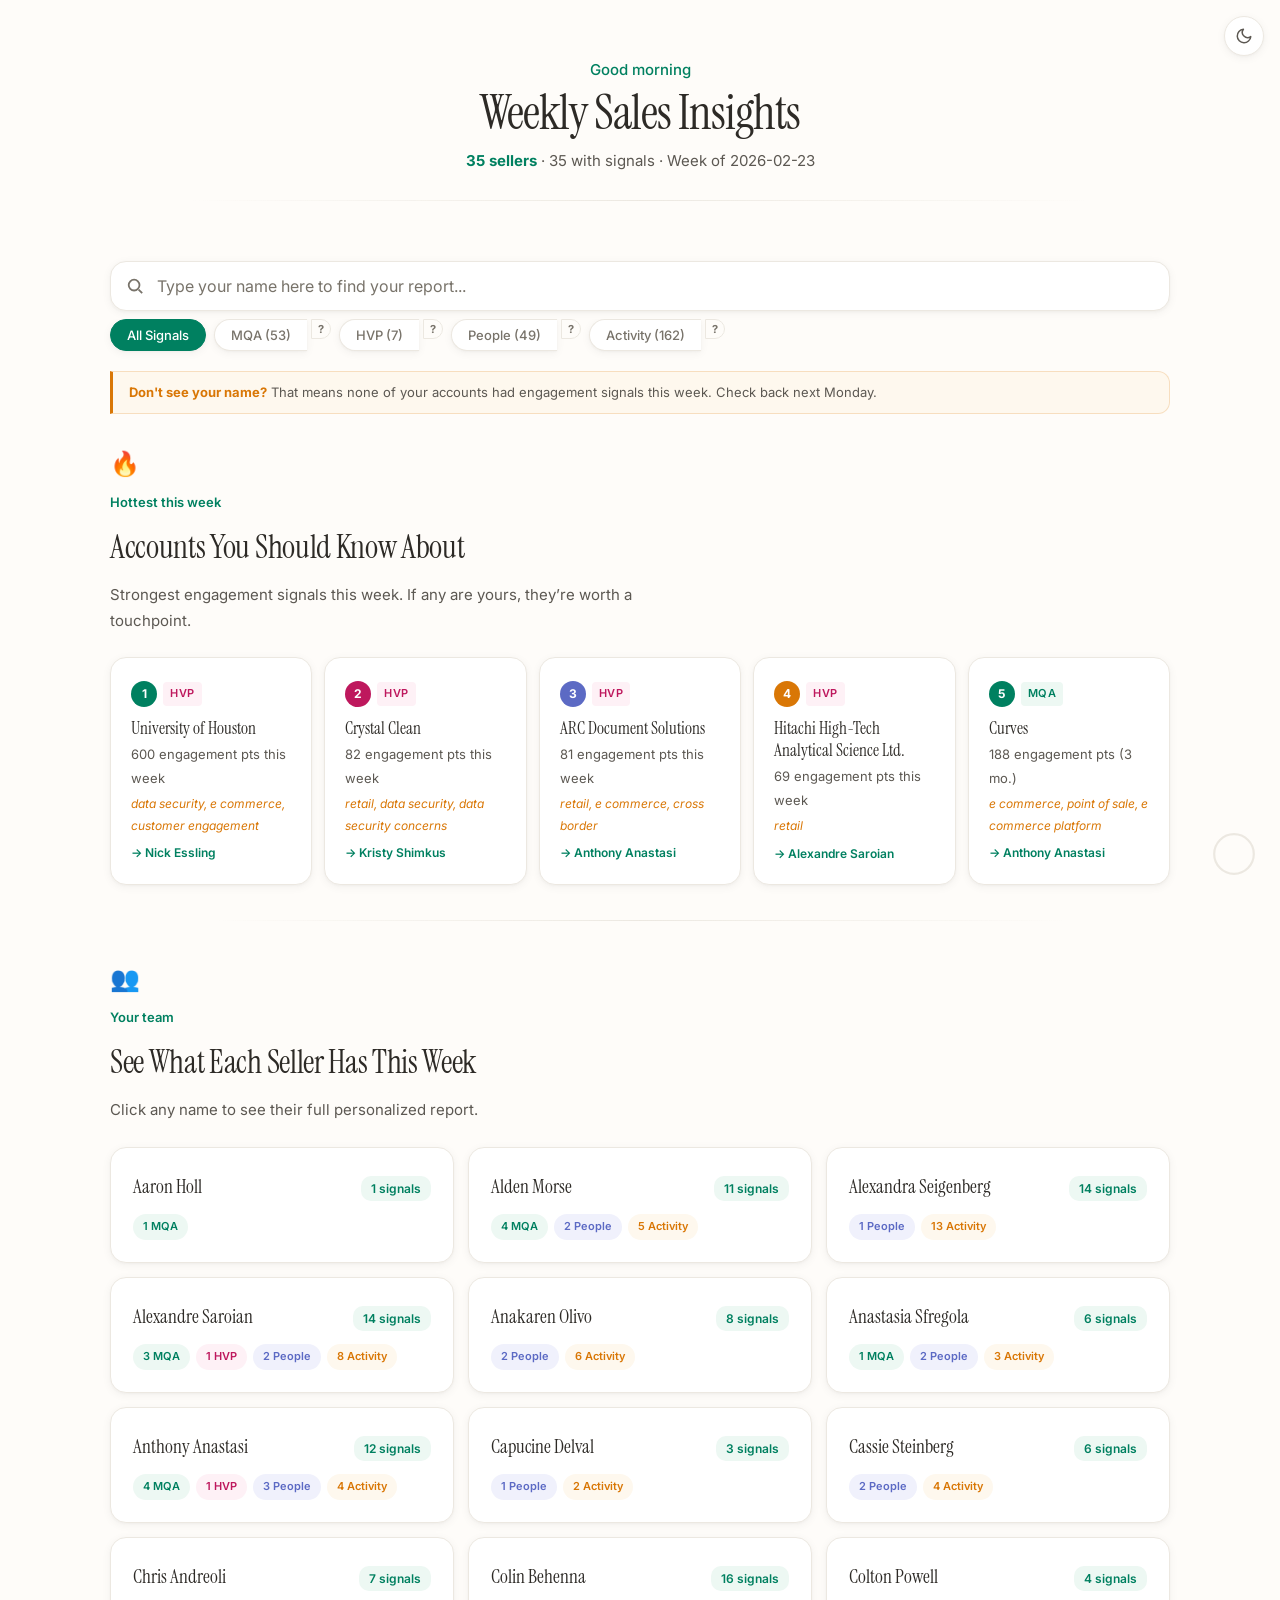
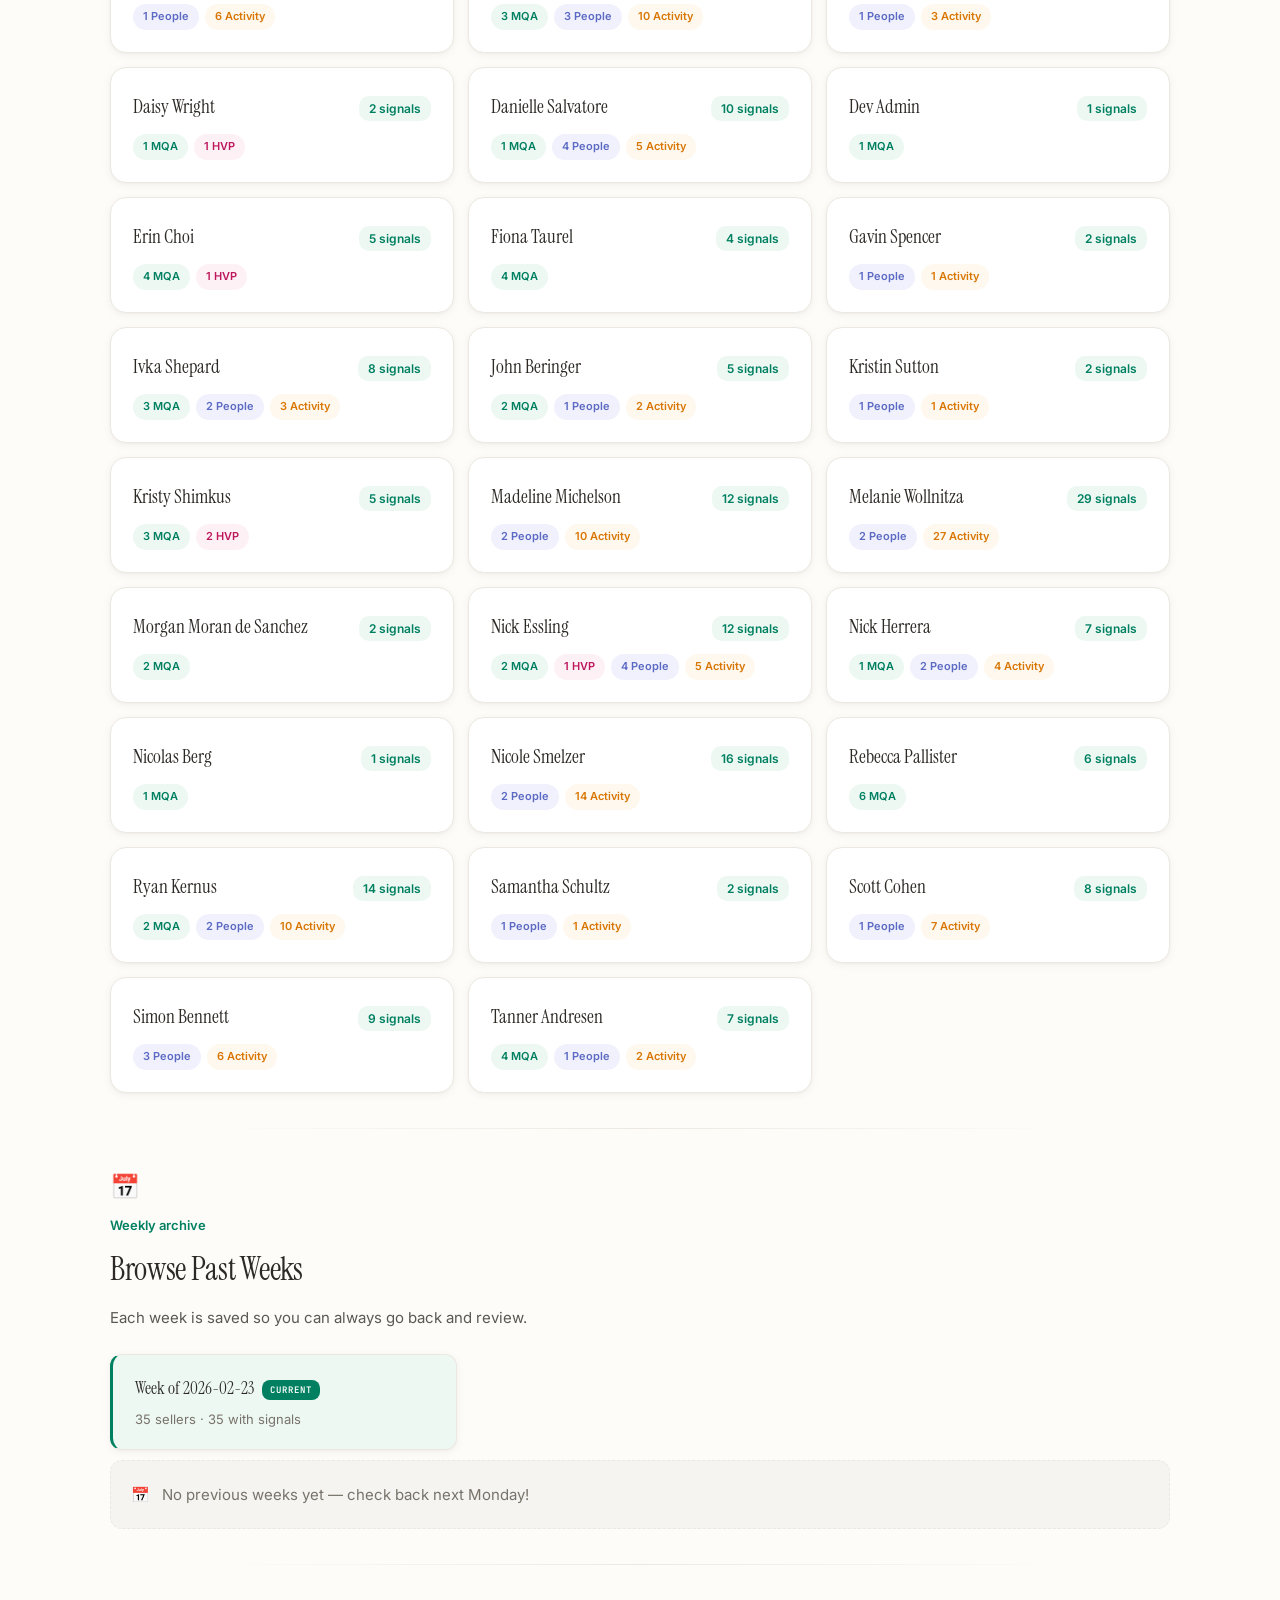
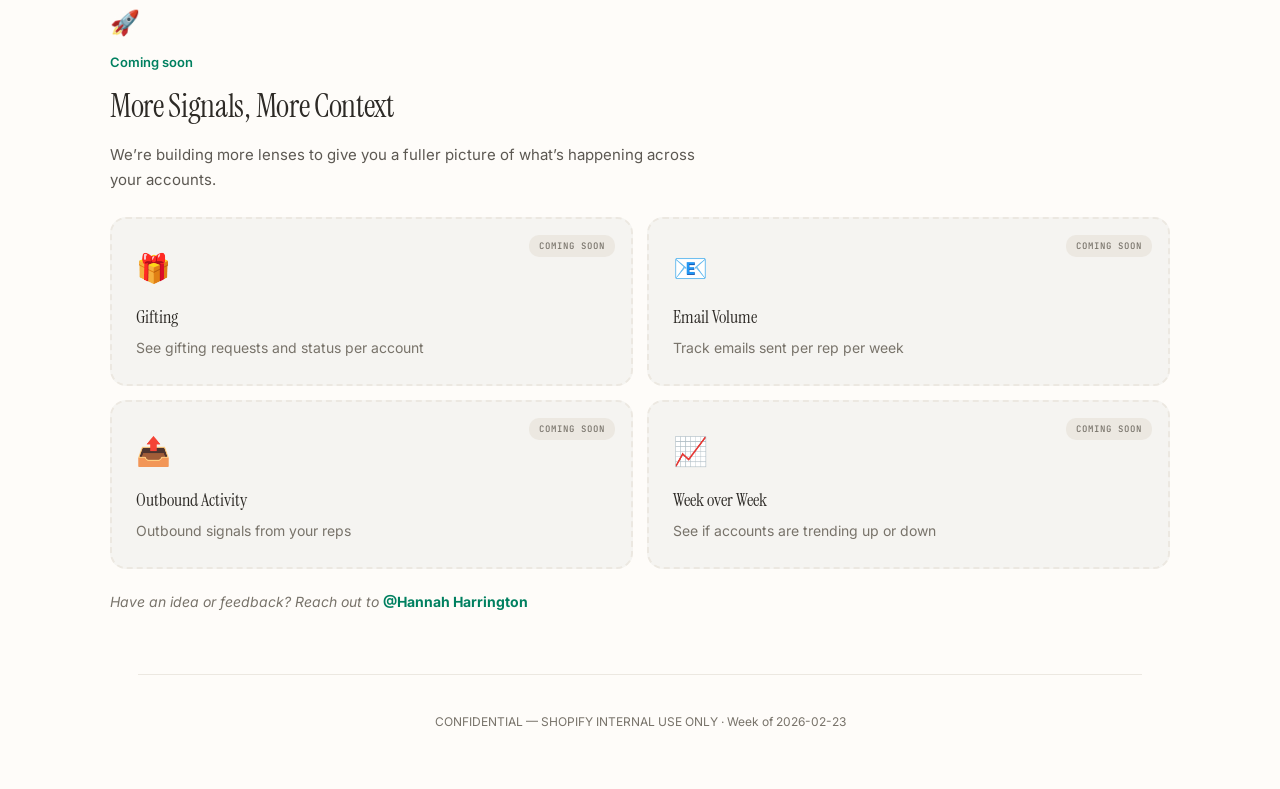
==== site/index.html @ e409649b "Initial commit: Weekly Sales Insights site + pipeline Python pipeline ingests Demandbase CSVs and bu" ====
<!DOCTYPE html>
<html lang="en">
<head>
<meta charset="UTF-8">
<meta name="viewport" content="width=device-width, initial-scale=1.0">
<title>Weekly Sales Insights</title>
<script src="https://quicklytics.quick.shopify.io/quicklytics.min.js"></script>
<link rel="preconnect" href="https://fonts.googleapis.com">
<link rel="preconnect" href="https://fonts.gstatic.com" crossorigin>
<link href="https://fonts.googleapis.com/css2?family=Inter:wght@300;400;500;600;700&family=Instrument+Serif:ital@0;1&family=JetBrains+Mono:wght@400;500&display=swap" rel="stylesheet">
<script>(function(){var t=localStorage.getItem('theme');if(t==='dark'||(!t&&matchMedia('(prefers-color-scheme:dark)').matches))document.documentElement.classList.add('dark')})()</script>
<style>
:root {
  --bg: #fefcf9;
  --bg-card: #ffffff;
  --bg-muted: #f5f4f1;
  --accent: #008060;
  --accent-light: #edf8f3;
  --accent-soft: #b8e6d0;
  --accent2: #5c6ac4;
  --accent2-light: #f0f1fc;
  --accent2-soft: #c8ccf0;
  --warm: #d97706;
  --warm-light: #fef8ee;
  --warm-soft: #fcd980;
  --rose: #be185d;
  --rose-light: #fef1f6;
  --rose-soft: #f5b8d4;
  --text-1: #2d2a26;
  --text-2: #5c5852;
  --text-3: #78736a;
  --border: #ece8e1;
  --shadow: 0 2px 10px rgba(45,42,38,.05), 0 1px 3px rgba(45,42,38,.04);
  --shadow-lg: 0 8px 28px rgba(45,42,38,.08), 0 4px 10px rgba(45,42,38,.04);
  --shadow-warm: 0 4px 16px rgba(217,119,6,.06);
  --font: 'Inter', -apple-system, sans-serif;
  --font-serif: 'Instrument Serif', Georgia, serif;
  --font-mono: 'JetBrains Mono', monospace;
  --max-w: 1060px;
  --radius: 16px;
  --radius-sm: 12px;
}
html.dark {
  --bg: #1a1917;
  --bg-card: #242220;
  --bg-muted: #2d2a27;
  --accent-light: #0f2e22;
  --accent-soft: #1a4a36;
  --accent2-light: #1c1e42;
  --accent2-soft: #2e3270;
  --warm-light: #2a2010;
  --warm-soft: #4a3810;
  --rose-light: #2a1020;
  --rose-soft: #4a1830;
  --text-1: #f0ede8;
  --text-2: #b8b3aa;
  --text-3: #8a8479;
  --border: #3a3733;
  --shadow: 0 2px 10px rgba(0,0,0,.2), 0 1px 3px rgba(0,0,0,.15);
  --shadow-lg: 0 8px 28px rgba(0,0,0,.3), 0 4px 10px rgba(0,0,0,.2);
  --shadow-warm: 0 4px 16px rgba(217,119,6,.15);
}
.theme-toggle {
  position: fixed; top: 16px; right: 16px; z-index: 300;
  width: 40px; height: 40px; border-radius: 50%;
  border: 1px solid var(--border); background: var(--bg-card);
  display: flex; align-items: center; justify-content: center;
  cursor: pointer; box-shadow: var(--shadow);
  transition: transform .2s, border-color .2s;
}
.theme-toggle:hover { transform: scale(1.1); border-color: var(--accent); }
.theme-toggle svg { width: 18px; height: 18px; stroke: var(--text-2); fill: none; stroke-width: 2; stroke-linecap: round; stroke-linejoin: round; }
html:not(.dark) .icon-sun { display: none; }
html.dark .icon-moon { display: none; }
*, *::before, *::after { margin: 0; padding: 0; box-sizing: border-box; }
html { scroll-behavior: smooth; }
body {
  font-family: var(--font); background: var(--bg); color: var(--text-1);
  font-size: 16px; line-height: 1.8; -webkit-font-smoothing: antialiased;
  overflow-x: hidden; min-height: 100vh;
}
.progress-ring-wrap {
  position: fixed; bottom: 24px; right: 24px; z-index: 200; width: 44px; height: 44px;
}
.progress-ring { transform: rotate(-90deg); }
.progress-ring-bg { stroke: var(--border); }
.progress-ring-fill {
  stroke: var(--accent); stroke-dasharray: 113; stroke-dashoffset: 113;
  transition: stroke-dashoffset 80ms linear;
}
.wrap { max-width: var(--max-w); margin: 0 auto; padding: 0 28px; }

/* ── HERO compact ── */
.hero-compact {
  text-align: center; padding: 56px 28px 28px; position: relative;
}
.hero-compact::after {
  content: ''; position: absolute; bottom: 0; left: 15%; right: 15%;
  height: 1px; background: linear-gradient(90deg, transparent, var(--border), transparent);
}
.hero-compact .hero-greeting {
  font-family: var(--font); font-size: 15px; font-weight: 500; color: var(--accent); margin-bottom: 4px;
}
.hero-compact h1 {
  font-family: var(--font-serif); font-weight: 400;
  font-size: clamp(2rem, 5vw, 3rem); line-height: 1.1; color: var(--text-1); letter-spacing: -.02em;
}
.hero-compact .sub {
  font-size: 15px; color: var(--text-2); margin-top: 8px; font-weight: 400; line-height: 1.7;
}
.hero-compact .sub strong { color: var(--accent); }

/* ── Personal hero ── */
.hero-personal {
  text-align: center; padding: 28px 28px 36px; position: relative;
}
.hero-personal::before {
  content: ''; position: absolute; top: 20px; left: 50%; transform: translateX(-50%);
  width: 400px; height: 400px; border-radius: 50%;
  background: radial-gradient(circle, rgba(0,128,96,.07) 0%, rgba(92,106,196,.04) 30%, rgba(217,119,6,.03) 50%, transparent 70%);
  pointer-events: none;
}
.hero-personal::after {
  content: ''; position: absolute; bottom: 0; left: 15%; right: 15%;
  height: 1px; background: linear-gradient(90deg, transparent, var(--border), transparent);
}
.avatar {
  width: 72px; height: 72px; border-radius: 50%;
  background: linear-gradient(135deg, var(--accent-light), var(--accent-soft));
  display: flex; align-items: center; justify-content: center;
  font-family: var(--font-serif); font-size: 28px; color: var(--accent);
  margin: 0 auto 16px; box-shadow: 0 4px 20px rgba(0,128,96,.12);
}
.hero-personal h1 {
  font-family: var(--font-serif); font-weight: 400;
  font-size: clamp(2rem, 5vw, 3.2rem); color: var(--text-1); letter-spacing: -.02em;
}
.hero-personal .sub-personal {
  font-size: 16px; color: var(--text-2); margin-top: 10px; line-height: 1.7;
}
.hero-personal .sub-personal strong { color: var(--accent); font-weight: 600; }
.hero-personal .motivator {
  display: inline-block; margin-top: 14px; padding: 8px 20px;
  background: var(--accent-light); border-radius: 24px; font-size: 14px; font-weight: 500; color: var(--accent);
}

/* ── Start here callout ── */
.start-here {
  background: var(--bg-card); border: 1px solid var(--border);
  border-left: 4px solid var(--accent); border-radius: 0 var(--radius-sm) var(--radius-sm) 0;
  padding: 24px 28px; margin-bottom: 36px; box-shadow: var(--shadow);
}
.start-here-label {
  font-family: var(--font-mono); font-size: 10px; letter-spacing: 2px;
  text-transform: uppercase; color: var(--accent); margin-bottom: 6px;
}
.start-here-title {
  font-family: var(--font-serif); font-size: 20px; font-weight: 400; color: var(--text-1); margin-bottom: 4px;
}
.start-here-body { font-size: 14px; color: var(--text-2); line-height: 1.7; }

/* ── Sections ── */
.section-wrap { padding: 36px 0; position: relative; }
.section-wrap::after {
  content: ''; position: absolute; bottom: 0; left: 10%; right: 10%;
  height: 1px; background: linear-gradient(90deg, transparent, var(--border), transparent);
}
.section-wrap:last-of-type::after { display: none; }
.section-emoji { font-size: 24px; margin-bottom: 6px; }
.section-kicker { font-family: var(--font); font-size: 13px; font-weight: 600; color: var(--accent); margin-bottom: 4px; }
.section-head {
  font-family: var(--font-serif); font-size: clamp(1.5rem, 3vw, 2rem);
  font-weight: 400; color: var(--text-1); margin-bottom: 6px; letter-spacing: -.01em;
}
.section-deck { font-size: 15px; color: var(--text-2); line-height: 1.7; max-width: 600px; margin-bottom: 24px; }

/* ── Filters ── */
.filter-bar { display: flex; flex-wrap: wrap; gap: 8px; margin-bottom: 20px; }
.filter-tag {
  font-family: var(--font); font-size: 13px; font-weight: 500;
  padding: 7px 16px; border: 1px solid var(--border); border-radius: 24px;
  background: var(--bg-card); color: var(--text-3); cursor: pointer;
  transition: all .2s; box-shadow: var(--shadow);
}
.filter-tag:hover { border-color: var(--accent); color: var(--accent); }
.filter-tag.active { background: var(--accent); color: #fff; border-color: var(--accent); }
.seller-card.hidden { display: none; }

/* ── Help btn ── */
.help-btn {
  display: inline-flex; align-items: center; justify-content: center;
  width: 20px; height: 20px; border-radius: 50%;
  border: 1px solid var(--border); background: var(--bg);
  font-family: var(--font); font-size: 11px; font-weight: 700;
  color: var(--text-3); cursor: pointer; transition: all .15s;
  vertical-align: middle; margin-left: 4px;
}
.help-btn:hover { background: var(--accent-light); color: var(--accent); border-color: var(--accent); }

/* ── Modal ── */
.modal-overlay {
  position: fixed; inset: 0; background: rgba(45,42,38,.35);
  backdrop-filter: blur(4px); z-index: 500;
  display: flex; align-items: center; justify-content: center;
  opacity: 0; pointer-events: none; transition: opacity .25s ease;
}
.modal-overlay.open { opacity: 1; pointer-events: auto; }
.modal-box {
  background: var(--bg-card); border-radius: var(--radius);
  padding: 32px 36px; max-width: 480px; width: 90%;
  box-shadow: 0 20px 60px rgba(0,0,0,.15);
  transform: translateY(12px) scale(.98);
  transition: transform .3s cubic-bezier(.16,1,.3,1);
}
.modal-overlay.open .modal-box { transform: translateY(0) scale(1); }
.modal-close {
  float: right; border: none; background: transparent;
  font-size: 20px; color: var(--text-3); cursor: pointer; padding: 0; line-height: 1; transition: color .15s;
}
.modal-close:hover { color: var(--text-1); }
.modal-badge { margin-bottom: 12px; }
.modal-title { font-family: var(--font-serif); font-size: 22px; font-weight: 400; color: var(--text-1); margin-bottom: 12px; }
.modal-body { font-size: 15px; color: var(--text-2); line-height: 1.8; }

/* ── Top signals row ── */
.top-scroll-row { display: grid; grid-template-columns: repeat(5, 1fr); gap: 12px; }
.top-card {
  background: var(--bg-card); border: 1px solid var(--border); border-radius: var(--radius);
  padding: 20px; box-shadow: var(--shadow); min-width: 0;
  transition: transform .35s cubic-bezier(.16,1,.3,1), box-shadow .3s;
}
.top-card:hover { transform: translateY(-4px); box-shadow: var(--shadow-lg); }
.top-rank-wrap { display: inline-flex; align-items: center; gap: 6px; margin-bottom: 10px; }
.top-rank {
  display: inline-flex; width: 26px; height: 26px; align-items: center;
  justify-content: center; border-radius: 50%; font-size: 12px; font-weight: 700; color: #fff;
}
.top-rank-label { font-size: 11px; font-weight: 600; text-transform: uppercase; letter-spacing: .5px; padding: 2px 7px; border-radius: 4px; }
.rank-bg-1 { background: var(--accent); }
.rank-bg-2 { background: var(--rose); }
.rank-bg-3 { background: var(--accent2); }
.rank-bg-4 { background: var(--warm); }
.rank-bg-5 { background: var(--accent); }
.rank-label-hvp { background: var(--rose-light); color: var(--rose); }
.rank-label-mqa { background: var(--accent-light); color: var(--accent); }
.rank-label-new_people { background: var(--accent2-light); color: var(--accent2); }
.rank-label-activity { background: var(--warm-light); color: var(--warm); }
.top-title { font-family: var(--font-serif); font-size: 17px; font-weight: 400; color: var(--text-1); margin-bottom: 4px; line-height: 1.3; }
.top-meta { font-size: 13px; color: var(--text-2); margin-bottom: 3px; }
.top-kw { font-size: 12px; color: var(--warm); font-style: italic; margin-bottom: 6px; }
.top-owner { font-size: 12px; color: var(--accent); font-weight: 600; cursor: pointer; }
.top-owner:hover { text-decoration: underline; }

/* ── Seller grid ── */
.sellers-grid { display: grid; grid-template-columns: repeat(auto-fill, minmax(280px, 1fr)); gap: 14px; }
.seller-card {
  background: var(--bg-card); border: 1px solid var(--border); border-radius: var(--radius);
  padding: 22px; cursor: pointer; box-shadow: var(--shadow);
  transition: transform .3s cubic-bezier(.16,1,.3,1), box-shadow .3s, border-color .3s;
}
.seller-card:hover { transform: translateY(-4px); box-shadow: var(--shadow-lg); border-color: var(--accent-soft); }
.seller-head { display: flex; justify-content: space-between; align-items: baseline; margin-bottom: 10px; }
.seller-name { font-family: var(--font-serif); font-size: 19px; font-weight: 400; }
.seller-total { font-size: 12px; font-weight: 600; color: var(--accent); padding: 2px 10px; background: var(--accent-light); border-radius: 10px; }
.seller-pills { display: flex; flex-wrap: wrap; gap: 6px; }
.pill { display: inline-block; padding: 3px 10px; border-radius: 20px; font-size: 11px; font-weight: 600; }
.pill-mqa { background: var(--accent-light); color: var(--accent); }
.pill-hvp { background: var(--rose-light); color: var(--rose); }
.pill-people,.pill-new_people { background: var(--accent2-light); color: var(--accent2); }
.pill-activity { background: var(--warm-light); color: var(--warm); }

/* ── Coming soon ── */
.coming-grid { display: grid; grid-template-columns: repeat(2, 1fr); gap: 14px; }
.coming-card { border: 2px dashed var(--border); border-radius: var(--radius); padding: 24px; background: var(--bg-muted); position: relative; opacity: .8; }
.coming-icon { font-size: 28px; margin-bottom: 8px; }
.coming-title { font-family: var(--font-serif); font-size: 18px; font-weight: 400; color: var(--text-1); margin-bottom: 4px; }
.coming-desc { font-size: 14px; color: var(--text-3); line-height: 1.6; }
.coming-badge { position: absolute; top: 16px; right: 16px; font-family: var(--font-mono); font-size: 9px; letter-spacing: 1px; text-transform: uppercase; padding: 3px 10px; border-radius: 10px; background: var(--border); color: var(--text-3); font-weight: 500; }
.coming-cta { margin-top: 20px; font-size: 14px; color: var(--text-3); font-style: italic; }
.coming-cta strong { color: var(--accent); font-style: normal; }

/* ── Stats (personal) ── */
.stats-grid { display: grid; grid-template-columns: repeat(4, 1fr); gap: 14px; margin-bottom: 36px; }
.stat-card { border-radius: var(--radius); padding: 24px 16px; text-align: center; box-shadow: var(--shadow); transition: transform .25s ease; position: relative; }
.stat-card:hover { transform: scale(1.03); }
.stat-card-muted { background: var(--bg-muted); opacity: .6; }
.stat-card-muted .stat-num { color: var(--text-3) !important; }
.stat-card-muted .stat-label,.stat-card-muted .stat-vibe { color: var(--text-3); }
.stat-card-low-mqa { background: var(--accent-light); }
.stat-card-low-hvp { background: var(--rose-light); }
.stat-card-low-people,.stat-card-low-new_people { background: var(--accent2-light); }
.stat-card-low-activity { background: var(--warm-light); }
.stat-card-high-mqa { background: linear-gradient(145deg, var(--accent-light), var(--accent-soft)); box-shadow: 0 4px 20px rgba(0,128,96,.12); }
.stat-card-high-hvp { background: linear-gradient(145deg, var(--rose-light), var(--rose-soft)); box-shadow: 0 4px 20px rgba(190,24,93,.1); }
.stat-card-high-people,.stat-card-high-new_people { background: linear-gradient(145deg, var(--accent2-light), var(--accent2-soft)); box-shadow: 0 4px 20px rgba(92,106,196,.1); }
.stat-card-high-activity { background: linear-gradient(145deg, var(--warm-light), var(--warm-soft)); box-shadow: 0 4px 20px rgba(217,119,6,.1); }
.stat-crown { position: absolute; top: -8px; right: -4px; font-size: 18px; }
.stat-num { font-family: var(--font-serif); font-size: 44px; font-weight: 400; line-height: 1; }
.stat-num-mqa { color: var(--accent); }
.stat-num-hvp { color: var(--rose); }
.stat-num-people,.stat-num-new_people { color: var(--accent2); }
.stat-num-activity { color: var(--warm); }
.stat-label { font-size: 13px; color: var(--text-2); margin-top: 6px; font-weight: 500; }
.stat-vibe { font-size: 11px; color: var(--text-3); margin-top: 2px; font-style: italic; }

/* ── Tables ── */
.signal-section { margin-bottom: 40px; }
.signal-heading { font-family: var(--font-serif); font-size: 22px; font-weight: 400; display: flex; align-items: center; gap: 10px; margin-bottom: 6px; }
.signal-desc { font-size: 14px; color: var(--text-3); margin-bottom: 14px; line-height: 1.7; }
.badge { display: inline-block; padding: 3px 10px; border-radius: 20px; font-size: 11px; font-weight: 600; }
.badge-mqa { background: var(--accent-light); color: var(--accent); }
.badge-hvp { background: var(--rose-light); color: var(--rose); }
.badge-people,.badge-new_people { background: var(--accent2-light); color: var(--accent2); }
.badge-activity { background: var(--warm-light); color: var(--warm); }
.data-table { width: 100%; border-collapse: collapse; font-size: 14px; background: var(--bg-card); border-radius: var(--radius-sm); overflow: hidden; box-shadow: var(--shadow); min-width: 600px; }
.data-table th { background: var(--bg); text-align: left; padding: 12px 16px; border-bottom: 2px solid var(--border); font-weight: 600; font-size: 11px; text-transform: uppercase; letter-spacing: .04em; color: var(--text-2); white-space: nowrap; }
.data-table td { padding: 12px 16px; border-bottom: 1px solid var(--border); vertical-align: top; line-height: 1.6; }
.data-table tr:last-child td { border-bottom: none; }
.data-table tr:hover td { background: rgba(0,128,96,.03); }
.table-wrap { overflow-x: auto; margin-bottom: 4px; border-radius: var(--radius-sm); -webkit-overflow-scrolling: touch; }
.row-explain { background: var(--bg); }
.row-explain td { padding: 8px 16px 10px !important; border-bottom: 1px solid var(--border) !important; }
.row-explain-inner { font-size: 13px; color: var(--text-3); font-style: italic; line-height: 1.6; display: flex; align-items: center; gap: 8px; flex-wrap: wrap; }
.wow-badge { display: inline-flex; align-items: center; gap: 3px; font-size: 11px; font-weight: 600; font-style: normal; padding: 2px 8px; border-radius: 10px; }
.wow-repeat { background: var(--warm-light); color: var(--warm); }
.wow-up { background: var(--accent-light); color: var(--accent); }
.wow-down { background: var(--bg-muted); color: var(--text-3); }

/* ── Archive ── */
.archive-grid { display: grid; grid-template-columns: repeat(auto-fill, minmax(260px, 1fr)); gap: 10px; }
.archive-link {
  display: flex; flex-direction: column; gap: 4px;
  padding: 18px 22px; background: var(--bg-card);
  border: 1px solid var(--border); border-left: 3px solid var(--border);
  border-radius: var(--radius-sm); box-shadow: var(--shadow); cursor: pointer; transition: all .2s;
}
.archive-link:hover { transform: translateY(-2px); border-left-color: var(--accent); box-shadow: var(--shadow-lg); }
.archive-link.current { border-left-color: var(--accent); background: var(--accent-light); }
.archive-link.viewing { border-left-color: var(--warm); background: var(--warm-light); }
.archive-week-label { font-family: var(--font-serif); font-size: 17px; font-weight: 400; color: var(--text-1); }
.archive-meta { font-size: 13px; color: var(--text-3); font-weight: 400; }
.archive-tag { display: inline-block; font-family: var(--font-mono); font-size: 9px; letter-spacing: 1px; text-transform: uppercase; padding: 2px 8px; border-radius: 8px; font-weight: 600; margin-left: 8px; vertical-align: middle; }
.archive-tag-current { background: var(--accent); color: #fff; }
.archive-tag-viewing { background: var(--warm); color: #fff; }
.archive-empty { display: flex; align-items: center; gap: 12px; color: var(--text-3); font-size: 15px; padding: 20px; background: var(--bg-muted); border-radius: var(--radius-sm); border: 1px dashed var(--border); grid-column: 1 / -1; }
.archive-banner { position: sticky; top: 0; z-index: 90; background: var(--warm-light); border-bottom: 1px solid rgba(217,119,6,.2); padding: 10px 20px; display: flex; align-items: center; justify-content: center; gap: 12px; font-size: 14px; color: var(--text-2); text-align: center; flex-wrap: wrap; }
.archive-banner strong { color: var(--warm); }
.archive-banner-btn { background: var(--accent); color: #fff; border: none; border-radius: 20px; padding: 6px 16px; font-family: var(--font); font-size: 13px; font-weight: 600; cursor: pointer; transition: transform .2s; }
.archive-banner-btn:hover { transform: scale(1.05); }

/* ── Identity notice ── */
.identity-notice { background: var(--accent-light); border-radius: var(--radius-sm); padding: 12px 20px; font-size: 14px; color: var(--text-2); margin-bottom: 28px; text-align: center; }
.identity-notice a { color: var(--accent); font-weight: 600; }

/* ── Search (unidentified users) ── */
.search-area { padding-top: 24px; padding-bottom: 8px; position: sticky; top: 0; z-index: 100; background: var(--bg); }
.search-box { position: relative; }
.search-box svg { position: absolute; left: 16px; top: 50%; transform: translateY(-50%); color: var(--text-3); }
.search-input { width: 100%; padding: 14px 18px 14px 46px; font-family: var(--font); font-size: 16px; background: var(--bg-card); border: 1px solid var(--border); border-radius: var(--radius); color: var(--text-1); outline: none; box-shadow: var(--shadow); transition: border-color .2s, box-shadow .2s; }
.search-input::placeholder { color: var(--text-3); }
.search-input:focus { border-color: var(--accent); box-shadow: 0 0 0 3px rgba(0,128,96,.12), var(--shadow); }
.search-results { display: none; background: var(--bg-card); border: 1px solid var(--border); border-radius: var(--radius); margin-top: 8px; box-shadow: 0 8px 30px rgba(0,0,0,.12); max-height: 420px; overflow-y: auto; }
.search-results.active { display: block; }
.sr-item { display: flex; justify-content: space-between; align-items: center; padding: 14px 18px; border-bottom: 1px solid var(--border); cursor: pointer; transition: background .15s; }
.sr-item:last-child { border-bottom: none; }
.sr-item:hover { background: var(--accent-light); }
.sr-name { font-family: var(--font-serif); font-weight: 400; font-size: 18px; }
.sr-pills { display: flex; gap: 6px; }
.sr-empty { padding: 20px; text-align: center; color: var(--text-3); font-size: 15px; }
.notice { background: var(--warm-light); border: 1px solid rgba(217,119,6,.2); border-left: 3px solid var(--warm); border-radius: 0 var(--radius-sm) var(--radius-sm) 0; padding: 10px 16px; margin-top: 12px; font-size: 13px; line-height: 1.6; color: var(--text-2); }
.notice strong { color: var(--warm); }

/* ── Footer ── */
.footer { text-align: center; font-size: 12px; color: var(--text-3); padding: 36px 0 56px; border-top: 1px solid var(--border); margin-top: 24px; }

/* ── Loading ── */
#loadingView { display: flex; align-items: center; justify-content: center; min-height: 60vh; flex-direction: column; gap: 16px; }
#loadingView .spinner { width: 32px; height: 32px; border: 3px solid var(--border); border-top-color: var(--accent); border-radius: 50%; animation: spin .8s linear infinite; }
@keyframes spin { to { transform: rotate(360deg); } }
#loadingView p { color: var(--text-3); font-size: 15px; }

/* ── Animations ── */
@keyframes fadeUp { from { opacity: 0; transform: translateY(20px) scale(.99); } to { opacity: 1; transform: translateY(0) scale(1); } }
.fade-in { animation: fadeUp .7s cubic-bezier(.16,1,.3,1) both; }
.fd2 { animation-delay: .12s; } .fd3 { animation-delay: .24s; } .fd4 { animation-delay: .36s; }
.reveal { opacity: 0; transform: translateY(20px) scale(.99); transition: opacity .6s ease, transform .6s cubic-bezier(.16,1,.3,1); }
.reveal.visible { opacity: 1; transform: translateY(0) scale(1); }
@media (prefers-reduced-motion: reduce) { .fade-in, .reveal { animation: none !important; transition: none !important; opacity: 1 !important; transform: none !important; } }

/* ── Tablet (≤900px) ── */
@media (max-width: 900px) {
  .top-scroll-row { display: flex; overflow-x: auto; scroll-snap-type: x mandatory; -webkit-overflow-scrolling: touch; gap: 12px; padding-bottom: 8px; }
  .top-scroll-row::-webkit-scrollbar { display: none; }
  .top-card { min-width: 240px; flex-shrink: 0; scroll-snap-align: start; }
  .filter-bar { flex-wrap: nowrap; overflow-x: auto; -webkit-overflow-scrolling: touch; padding-bottom: 4px; scrollbar-width: none; }
  .filter-bar::-webkit-scrollbar { display: none; }
  .filter-tag { flex-shrink: 0; min-height: 44px; display: inline-flex; align-items: center; padding: 10px 18px; }
  .help-btn { width: 28px; height: 28px; font-size: 13px; }
}

/* ── Phone (≤700px) ── */
@media (max-width: 700px) {
  .wrap { padding: 0 20px; }
  .hero-compact { padding: 36px 20px 20px; }
  .hero-personal { padding: 20px 20px 28px; }
  .hero-compact h1 { font-size: 1.8rem; }
  .hero-personal h1 { font-size: 1.8rem; }
  .hero-personal::before { width: 280px; height: 280px; }
  .stats-grid { grid-template-columns: repeat(2, 1fr); gap: 10px; }
  .sellers-grid { grid-template-columns: 1fr; }
  .coming-grid { grid-template-columns: 1fr; }
  .seller-card { padding: 18px; }
  .sr-item { padding: 16px 18px; min-height: 52px; }
  .archive-link { padding: 16px 20px; min-height: 52px; }
  .data-table { font-size: 13px; }
  .data-table th { padding: 10px 12px; font-size: 10px; }
  .data-table td { padding: 10px 12px; }
  .section-head { font-size: 1.4rem; }
  .section-wrap { padding: 28px 0; }
  .top-card { min-width: 220px; padding: 16px; }
  .modal-box { padding: 24px; width: 94%; }
  .avatar { width: 56px; height: 56px; font-size: 22px; }
  .progress-ring-wrap { bottom: 16px; right: 16px; width: 38px; height: 38px; }
}

/* ── Small phone (≤480px) ── */
@media (max-width: 480px) {
  .wrap { padding: 0 16px; }
  .hero-compact { padding: 24px 16px 16px; }
  .hero-personal { padding: 16px 16px 20px; }
  .hero-compact h1 { font-size: 1.5rem; }
  .hero-personal h1 { font-size: 1.5rem; }
  .hero-personal::before { width: 220px; height: 220px; }
  .stats-grid { gap: 8px; }
  .stat-card { padding: 16px 10px; }
  .stat-num { font-size: 32px; }
  .stat-label { font-size: 12px; }
  .section-wrap { padding: 20px 0; }
  .section-head { font-size: 1.25rem; }
  .top-card { min-width: 200px; padding: 14px; }
  .top-title { font-size: 15px; }
  .signal-heading { font-size: 18px; }
  .data-table { font-size: 12px; min-width: 480px; }
  .data-table th { padding: 8px 10px; }
  .data-table td { padding: 8px 10px; line-height: 1.5; }
  .coming-card { padding: 18px; }
  .filter-tag { padding: 10px 14px; font-size: 13px; }
  .progress-ring-wrap { bottom: 12px; right: 12px; width: 34px; height: 34px; }
  .theme-toggle { width: 36px; height: 36px; top: 12px; right: 12px; }
  .theme-toggle svg { width: 16px; height: 16px; }
  .modal-box { padding: 20px; }
  .search-area { padding-top: 16px; }
}

/* ── Accessibility ── */
.sr-only { position: absolute; width: 1px; height: 1px; padding: 0; margin: -1px; overflow: hidden; clip: rect(0,0,0,0); white-space: nowrap; border: 0; }
.skip-link { position: absolute; top: -100px; left: 16px; z-index: 999; padding: 12px 24px; background: var(--accent); color: #fff; border-radius: var(--radius-sm); font-weight: 600; font-size: 14px; text-decoration: none; transition: top .2s; }
.skip-link:focus { top: 16px; }
:focus-visible { outline: 2px solid var(--accent); outline-offset: 2px; border-radius: 4px; }
:focus:not(:focus-visible) { outline: none; }
.filter-group { display: inline-flex; align-items: stretch; }
.filter-group .filter-tag { border-top-right-radius: 0; border-bottom-right-radius: 0; border-right: 0; }
.filter-group .help-btn { border-radius: 0 24px 24px 0; border-top-left-radius: 0; border-bottom-left-radius: 0; }
@media (max-width: 900px) {
  .filter-group { flex-shrink: 0; }
  .filter-group .filter-tag { min-height: 44px; display: inline-flex; align-items: center; }
}
</style>
</head>
<body>

<a href="#mainContent" class="skip-link">Skip to content</a>

<button class="theme-toggle" id="themeToggle" aria-label="Toggle dark mode">
  <svg class="icon-sun" viewBox="0 0 24 24"><circle cx="12" cy="12" r="5"/><line x1="12" y1="1" x2="12" y2="3"/><line x1="12" y1="21" x2="12" y2="23"/><line x1="4.22" y1="4.22" x2="5.64" y2="5.64"/><line x1="18.36" y1="18.36" x2="19.78" y2="19.78"/><line x1="1" y1="12" x2="3" y2="12"/><line x1="21" y1="12" x2="23" y2="12"/><line x1="4.22" y1="19.78" x2="5.64" y2="18.36"/><line x1="18.36" y1="5.64" x2="19.78" y2="4.22"/></svg>
  <svg class="icon-moon" viewBox="0 0 24 24"><path d="M21 12.79A9 9 0 1 1 11.21 3 7 7 0 0 0 21 12.79z"/></svg>
</button>

<svg class="progress-ring-wrap" viewBox="0 0 40 40" aria-hidden="true">
  <circle class="progress-ring-bg" cx="20" cy="20" r="18" fill="none" stroke-width="2" />
  <circle class="progress-ring progress-ring-fill" id="progressRing" cx="20" cy="20" r="18" fill="none" stroke-width="2.5" stroke-linecap="round" />
</svg>

<main id="mainContent">
<div id="masterView" style="display:none"></div>
<div id="personalView" style="display:none"></div>
</main>
<div id="loadingView" role="status" aria-label="Loading"><div class="spinner"></div><p>Loading insights&hellip;</p></div>

<div class="modal-overlay" id="modalOverlay" role="dialog" aria-modal="true" aria-labelledby="modalTitle">
  <div class="modal-box" id="modalBox">
    <button class="modal-close" id="modalClose" aria-label="Close">&times;</button>
    <div id="modalContent"></div>
  </div>
</div>

<script>
(function() {
'use strict';

var DATA = null;
var WEEKS = [];
var CURRENT_SELLER = null;
var ACTIVE_FILTER = 'all';
var CURRENT_WEEK = null;
var IAP_EMAIL = null;
var IDENTITY_ROLE = null;
var IDENTITY_DATA = null;
var LATEST_WEEK = null;
var modalTrigger = null;

var $ = function(s) { return document.querySelector(s); };
var $$ = function(s) { return document.querySelectorAll(s); };
var STORAGE_KEY = 'sales-insights-seller';

function esc(s) {
  if (s == null) return '';
  return String(s).replace(/&/g,'&amp;').replace(/</g,'&lt;').replace(/>/g,'&gt;').replace(/"/g,'&quot;');
}

var TYPE_CLS = { mqa:'mqa', hvp:'hvp', new_people:'new_people', activity:'activity' };
var RANK_BG = ['rank-bg-1','rank-bg-2','rank-bg-3','rank-bg-4','rank-bg-5'];
var STAT_VIBES = { mqa:'accounts raising their hand', hvp:'reconsidering Shopify', new_people:'fresh contacts this week', activity:'actions they took' };

function badgeCls(t) { return 'badge-' + (TYPE_CLS[t] || t); }
function pillCls(t) { return 'pill-' + (TYPE_CLS[t] || t); }

function getGreeting() {
  var h = new Date().getHours();
  if (h < 12) return 'Good morning';
  if (h < 17) return 'Good afternoon';
  return 'Good evening';
}

function getFirstName() {
  if (IAP_EMAIL) {
    var parts = IAP_EMAIL.split('@')[0].split('.');
    if (parts.length > 0) return parts[0].charAt(0).toUpperCase() + parts[0].slice(1);
  }
  return '';
}

var SIGNAL_DEFS = {
  mqa: { q:"What's an MQA?", a:'Think of it as an account raising its hand. An MQA crossed a big engagement threshold through marketing alone \u2014 no sales touches. These accounts are warm and waiting for you to reach out.' },
  hvp: { q:'What does HVP mean?', a:'These are accounts that previously said no (Closed Lost) but are back on Shopify Plus pages this week. They\u2019re reconsidering. The timing is perfect to re-engage.' },
  new_people: { q:'Who are these new people?', a:'Brand-new contacts from key titles (marketing, ecommerce, C-suite) who engaged with Shopify for the first time this week. Fresh leads who weren\u2019t on your radar before.' },
  activity: { q:'What are these activities?', a:'The specific things (webinars, events, email clicks, form fills) that drove engagement from new contacts. Use these details to personalize your outreach and start real conversations.' }
};

function openModal(type) {
  var st = DATA.signal_types[type];
  var def = SIGNAL_DEFS[type];
  if (!st || !def) return;
  var cls = TYPE_CLS[type] || type;
  var html = '<div class="modal-badge"><span class="badge badge-' + cls + '">' + esc(st.short_label) + '</span></div>';
  html += '<div class="modal-title" id="modalTitle">' + esc(def.q) + '</div>';
  html += '<div class="modal-body">' + esc(def.a) + '</div>';
  $('#modalContent').innerHTML = html;
  modalTrigger = document.activeElement;
  $('#modalOverlay').classList.add('open');
  $('#modalClose').focus();
}
function closeModal() {
  $('#modalOverlay').classList.remove('open');
  if (modalTrigger && modalTrigger.focus) { modalTrigger.focus(); }
  modalTrigger = null;
}

/* ═══════════════════════════════════════════
   Identity — GCP IAP
   ═══════════════════════════════════════════ */
function fetchIAPEmail() {
  var base = location.origin + location.pathname;
  return fetch(base + '?gcp-iap-mode=IDENTITY', {
    credentials: 'same-origin', headers: { 'Accept': 'application/json' }, redirect: 'follow'
  })
  .then(function(r) { if (!r.ok) return null; return r.text(); })
  .then(function(text) {
    if (!text) return null;
    try {
      var data = JSON.parse(text);
      if (data && data.email) {
        var email = data.email.replace('accounts.google.com:', '');
        console.log('[Identity] IAP resolved:', email);
        return email;
      }
    } catch (e) {}
    return null;
  })
  .catch(function() { return null; });
}

function resolveRole(email) {
  if (!email || !DATA.identity) return;
  var ident = DATA.identity;
  var emailLower = email.toLowerCase();
  if (ident.admins.indexOf(emailLower) !== -1) { IDENTITY_ROLE = 'admin'; IDENTITY_DATA = null; return; }
  if (ident.coaches && ident.coaches[emailLower]) { IDENTITY_ROLE = 'coach'; IDENTITY_DATA = ident.coaches[emailLower]; return; }
  if (ident.seller_emails && ident.seller_emails[emailLower]) { IDENTITY_ROLE = 'seller'; IDENTITY_DATA = ident.seller_emails[emailLower]; return; }
}

function resolveIdentity() {
  var params = new URLSearchParams(location.search);
  var sellerParam = params.get('seller');
  if (sellerParam && DATA.sellers[sellerParam]) return sellerParam;
  if (IDENTITY_ROLE === 'admin' || IDENTITY_ROLE === 'coach') return null;
  if (IDENTITY_ROLE === 'seller' && IDENTITY_DATA && DATA.sellers[IDENTITY_DATA]) return IDENTITY_DATA;
  var saved = localStorage.getItem(STORAGE_KEY);
  if (saved && DATA.sellers[saved]) return saved;
  return null;
}

function saveSeller(id) { localStorage.setItem(STORAGE_KEY, id); }
function clearSeller() { localStorage.removeItem(STORAGE_KEY); }

function updateURL(sellerId) {
  var params = new URLSearchParams(location.search);
  if (sellerId) { params.set('seller', sellerId); } else { params.delete('seller'); }
  var qs = params.toString();
  history.pushState({ seller: sellerId }, '', location.pathname + (qs ? '?' + qs : ''));
}

/* ═══════════════════════════════════════════
   Navigation
   ═══════════════════════════════════════════ */
function showSeller(sellerId) {
  if (!DATA.sellers[sellerId]) return showMaster();
  CURRENT_SELLER = sellerId;
  if (IDENTITY_ROLE !== 'admin' && IDENTITY_ROLE !== 'coach') saveSeller(sellerId);
  updateURL(sellerId);
  renderPersonal(sellerId);
  $('#masterView').style.display = 'none';
  $('#personalView').style.display = 'block';
  window.scrollTo(0, 0);
  initReveal();
}

function showMaster() {
  CURRENT_SELLER = null;
  updateURL(null);
  renderMaster();
  $('#personalView').style.display = 'none';
  $('#masterView').style.display = 'block';
  window.scrollTo(0, 0);
  initReveal();
}

window.addEventListener('popstate', function(e) {
  var sellerId = (e.state && e.state.seller) ? e.state.seller : null;
  if (sellerId && DATA && DATA.sellers[sellerId]) {
    CURRENT_SELLER = sellerId;
    renderPersonal(sellerId);
    $('#masterView').style.display = 'none';
    $('#personalView').style.display = 'block';
  } else {
    CURRENT_SELLER = null;
    renderMaster();
    $('#personalView').style.display = 'none';
    $('#masterView').style.display = 'block';
  }
  initReveal();
});

/* ═══════════════════════════════════════════
   Render: Master
   ═══════════════════════════════════════════ */
function renderMaster() {
  var m = DATA.meta;
  var types = Object.keys(DATA.signal_types);
  var sellers = DATA.sellers;
  var sellerIds = Object.keys(sellers);

  var totals = {};
  types.forEach(function(t) { totals[t] = 0; });
  sellerIds.forEach(function(sid) {
    types.forEach(function(t) { totals[t] += sellers[sid].summary[t] || 0; });
  });

  var firstName = getFirstName();
  var greetName = firstName ? ', ' + firstName : '';

  var html = '';
  var isArchive = CURRENT_WEEK !== LATEST_WEEK;
  if (isArchive) {
    html += '<div class="archive-banner"><strong>\uD83D\uDCC5 Viewing week of ' + esc(CURRENT_WEEK) + '</strong>';
    html += '<button class="archive-banner-btn" id="backToCurrentBtn">Back to current week</button></div>';
  }
  html += '<header><div class="hero-compact">';
  html += '<div class="hero-greeting fade-in">' + getGreeting() + greetName + '</div>';
  html += '<h1 class="fade-in fd2">Weekly Sales Insights</h1>';
  html += '<div class="sub fade-in fd3"><strong>' + m.total_sellers + ' sellers</strong> \u00B7 ' + m.sellers_with_signals + ' with signals \u00B7 Week of ' + esc(m.week_of) + '</div>';
  html += '</div></header>';

  html += '<div class="wrap section-wrap">';

  // Search for unidentified users
  if (!IDENTITY_ROLE) {
    html += '<div class="search-area"><div class="search-box">';
    html += '<svg width="18" height="18" viewBox="0 0 20 20" fill="none" stroke="currentColor" stroke-width="2" aria-hidden="true"><circle cx="9" cy="9" r="6"/><line x1="14" y1="14" x2="18" y2="18"/></svg>';
    html += '<input class="search-input" type="text" placeholder="Type your name here to find your report..." id="hubSearch" autocomplete="off" aria-label="Search for your name">';
    html += '</div><div class="search-results" id="searchResults" role="listbox" aria-live="polite"></div></div>';
  }

  // Filters
  html += '<div class="filter-bar reveal" role="toolbar" aria-label="Signal type filters">';
  html += '<button class="filter-tag active" data-filter="all">All Signals</button>';
  types.forEach(function(t) {
    var st = DATA.signal_types[t];
    html += '<span class="filter-group"><button class="filter-tag" data-filter="' + t + '">' + esc(st.short_label) + ' (' + totals[t] + ')</button><button class="help-btn" data-help="' + t + '" aria-label="What is ' + esc(st.short_label) + '?">?</button></span>';
  });
  html += '</div>';

  // Notice for unidentified
  if (!IDENTITY_ROLE) {
    html += '<div class="notice"><strong>Don\'t see your name?</strong> That means none of your accounts had engagement signals this week. Check back next Monday.</div>';
  }

  // Top signals
  html += '<div style="margin-top:28px;"><div class="section-emoji reveal">\uD83D\uDD25</div>';
  html += '<div class="section-kicker reveal">Hottest this week</div>';
  html += '<div class="section-head reveal">Accounts You Should Know About</div>';
  html += '<div class="section-deck reveal">Strongest engagement signals this week. If any are yours, they\u2019re worth a touchpoint.</div>';
  html += '<div class="top-scroll-row">';
  DATA.highlights.forEach(function(h, i) {
    var labelCls = 'rank-label-' + h.type;
    html += '<div class="top-card reveal">';
    html += '<div class="top-rank-wrap"><span class="top-rank ' + RANK_BG[i % RANK_BG.length] + '">' + (i+1) + '</span>';
    html += '<span class="top-rank-label ' + labelCls + '">' + esc(h.type).toUpperCase() + '</span></div>';
    html += '<div class="top-title">' + esc(h.title) + '</div>';
    html += '<div class="top-meta">' + esc(h.subtitle) + '</div>';
    if (h.detail) html += '<div class="top-kw">' + esc(h.detail) + '</div>';
    if (h.seller_name && h.seller_id) {
      html += '<div class="top-owner" data-seller="' + esc(h.seller_id) + '" tabindex="0" role="link" aria-label="View ' + esc(h.seller_name) + ' report">\u2192 ' + esc(h.seller_name) + '</div>';
    }
    html += '</div>';
  });
  html += '</div></div></div>';

  // Sellers
  html += '<div class="wrap section-wrap">';
  html += '<div class="section-emoji reveal">\uD83D\uDC65</div>';
  html += '<div class="section-kicker reveal">Your team</div>';
  html += '<div class="section-head reveal">See What Each Seller Has This Week</div>';
  html += '<div class="section-deck reveal">Click any name to see their full personalized report.</div>';
  html += '<div class="sellers-grid" id="sellersGrid">';

  sellerIds.sort(function(a, b) { return sellers[a].name.localeCompare(sellers[b].name); });
  sellerIds.forEach(function(sid) {
    var s = sellers[sid];
    if (s.summary.total === 0) return;
    var typesPresent = types.filter(function(t) { return s.summary[t] > 0; }).join(' ');
    html += '<div class="seller-card reveal" data-seller="' + esc(sid) + '" data-name="' + esc(s.name.toLowerCase()) + '" data-types="' + typesPresent + '" tabindex="0" role="button" aria-label="View ' + esc(s.name) + ' report">';
    html += '<div class="seller-head"><span class="seller-name">' + esc(s.name) + '</span><span class="seller-total">' + s.summary.total + ' signals</span></div>';
    html += '<div class="seller-pills">';
    types.forEach(function(t) {
      if (s.summary[t] > 0) html += '<span class="pill ' + pillCls(t) + '">' + s.summary[t] + ' ' + DATA.signal_types[t].short_label + '</span>';
    });
    html += '</div></div>';
  });
  html += '</div>';
  html += '<div id="noResults" style="display:none;text-align:center;color:var(--text-3);padding:48px 0;font-size:15px;" aria-live="polite">No sellers match your search.</div>';
  html += '</div>';

  // Archive
  html += '<div class="wrap section-wrap">';
  html += '<div class="section-emoji reveal">\uD83D\uDCC5</div>';
  html += '<div class="section-kicker reveal">Weekly archive</div>';
  html += '<div class="section-head reveal">Browse Past Weeks</div>';
  html += '<div class="section-deck reveal">Each week is saved so you can always go back and review.</div>';
  html += '<div class="archive-grid reveal">';

  var isViewingLatest = CURRENT_WEEK === LATEST_WEEK;
  html += '<div class="archive-link' + (isViewingLatest ? ' current' : '') + '" data-week="' + esc(LATEST_WEEK) + '" tabindex="0" role="button" aria-label="Load current week">';
  html += '<div><span class="archive-week-label">Week of ' + esc(LATEST_WEEK) + '</span><span class="archive-tag archive-tag-current">Current</span></div>';
  if (isViewingLatest) {
    html += '<div class="archive-meta">' + m.total_sellers + ' sellers \u00B7 ' + m.sellers_with_signals + ' with signals</div>';
  }
  html += '</div>';

  var pastWeeks = WEEKS.filter(function(w) { return w !== LATEST_WEEK; });
  pastWeeks.forEach(function(w) {
    var isViewing = w === CURRENT_WEEK;
    html += '<div class="archive-link' + (isViewing ? ' viewing' : '') + '" data-week="' + esc(w) + '" tabindex="0" role="button" aria-label="Load week of ' + esc(w) + '">';
    html += '<div><span class="archive-week-label">Week of ' + esc(w) + '</span>';
    if (isViewing) html += '<span class="archive-tag archive-tag-viewing">Viewing</span>';
    html += '</div></div>';
  });

  if (pastWeeks.length === 0 && WEEKS.length <= 1) {
    html += '<div class="archive-empty"><span aria-hidden="true">\uD83D\uDCC5</span><span>No previous weeks yet \u2014 check back next Monday!</span></div>';
  }
  html += '</div></div>';

  // Coming Soon
  html += '<div class="wrap section-wrap">';
  html += '<div class="section-emoji reveal">\uD83D\uDE80</div>';
  html += '<div class="section-kicker reveal">Coming soon</div>';
  html += '<div class="section-head reveal">More Signals, More Context</div>';
  html += '<div class="section-deck reveal">We\u2019re building more lenses to give you a fuller picture of what\u2019s happening across your accounts.</div>';
  html += '<div class="coming-grid">';
  [{i:'\uD83C\uDF81',t:'Gifting',d:'See gifting requests and status per account'},
   {i:'\uD83D\uDCE7',t:'Email Volume',d:'Track emails sent per rep per week'},
   {i:'\uD83D\uDCE4',t:'Outbound Activity',d:'Outbound signals from your reps'},
   {i:'\uD83D\uDCC8',t:'Week over Week',d:'See if accounts are trending up or down'}
  ].forEach(function(c) {
    html += '<div class="coming-card reveal"><div class="coming-badge">Coming soon</div>';
    html += '<div class="coming-icon">' + c.i + '</div><div class="coming-title">' + esc(c.t) + '</div>';
    html += '<div class="coming-desc">' + esc(c.d) + '</div></div>';
  });
  html += '</div>';
  html += '<div class="coming-cta reveal">Have an idea or feedback? Reach out to <strong>@Hannah Harrington</strong></div>';
  html += '</div>';

  html += '<footer class="wrap"><div class="footer">CONFIDENTIAL \u2014 SHOPIFY INTERNAL USE ONLY \u00B7 Week of ' + esc(m.week_of) + '</div></footer>';

  $('#masterView').innerHTML = html;
  bindMasterEvents();
}

/* ═══════════════════════════════════════════
   Render: Personal
   ═══════════════════════════════════════════ */
function renderPersonal(sellerId) {
  var seller = DATA.sellers[sellerId];
  var types = Object.keys(DATA.signal_types);
  var m = DATA.meta;
  var firstName = seller.name.split(' ')[0];
  var initials = seller.name.split(' ').map(function(w) { return w.charAt(0); }).join('').substring(0, 2).toUpperCase();

  var nonZeroTypes = types.filter(function(t) { return (seller.summary[t] || 0) > 0; });
  var hotCount = nonZeroTypes.length > 0 ? seller.summary.total : 0;

  var html = '';
  html += '<header><div class="hero-personal">';
  html += '<div class="avatar fade-in" aria-hidden="true">' + esc(initials) + '</div>';
  html += '<h1 class="fade-in fd2">Hey, ' + esc(firstName) + '</h1>';
  html += '<div class="sub-personal fade-in fd3">Here\u2019s your personalized engagement report for the week of <strong>' + esc(m.week_of) + '</strong></div>';
  if (hotCount > 0) {
    html += '<div class="motivator fade-in fd4">\uD83D\uDD25 ' + hotCount + ' signal' + (hotCount !== 1 ? 's' : '') + ' for you this week</div>';
  }
  html += '</div></header>';

  html += '<div class="wrap" style="padding-top:32px;padding-bottom:48px;">';

  if (IDENTITY_ROLE === 'admin' || IDENTITY_ROLE === 'coach') {
    html += '<div class="identity-notice">Previewing <strong>' + esc(seller.name) + '</strong>\u2019s report. <a href="#" id="clearIdentity">\u2190 Back to dashboard</a></div>';
  } else {
    html += '<div class="identity-notice">Viewing as <strong>' + esc(seller.name) + '</strong>. Not you? <a href="#" id="clearIdentity">View all sellers</a></div>';
  }

  // Start-here callout: find best HVP signal or top MQA
  var startHere = null;
  if (seller.signals.hvp && seller.signals.hvp.length > 0) {
    var hvpSig = seller.signals.hvp[0];
    startHere = { title: hvpSig.account + ' is back', body: 'This account was Closed Lost but is visiting Shopify Plus pages again this week. ' + (hvpSig.grade ? 'Grade ' + hvpSig.grade + ' account. ' : '') + 'This is a re-engagement opportunity.' };
  }
  if (startHere) {
    html += '<div class="start-here reveal"><div class="start-here-label">\u2192 Start here</div>';
    html += '<div class="start-here-title">' + esc(startHere.title) + '</div>';
    html += '<div class="start-here-body">' + esc(startHere.body) + '</div></div>';
  }

  // Stat cards with intensity
  var statDefs = types.map(function(t) {
    var st = DATA.signal_types[t];
    return { key: t, num: seller.summary[t] || 0, label: st.short_label, cls: TYPE_CLS[t] || t, vibe: STAT_VIBES[t] || '' };
  });
  var maxStat = Math.max.apply(null, statDefs.map(function(s) { return s.num; }));

  html += '<div class="stats-grid">';
  statDefs.forEach(function(s) {
    var cardCls;
    if (s.num === 0) cardCls = 'stat-card-muted';
    else if (s.num === maxStat) cardCls = 'stat-card-high-' + s.cls;
    else cardCls = 'stat-card-low-' + s.cls;
    html += '<div class="stat-card ' + cardCls + ' reveal">';
    if (s.num === maxStat && s.num > 0) html += '<span class="stat-crown">\u2B50</span>';
    html += '<div class="stat-num stat-num-' + s.cls + '">' + s.num + '</div>';
    html += '<div class="stat-label">' + esc(s.label) + '</div>';
    html += '<div class="stat-vibe">' + (s.num === 0 ? 'nothing this week \u2014 check back Monday' : s.vibe) + '</div>';
    html += '</div>';
  });
  html += '</div>';

  // Signal sections
  var hasAnyData = false;
  types.forEach(function(t) {
    var signals = seller.signals[t];
    if (!signals || signals.length === 0) return;
    hasAnyData = true;
    var st = DATA.signal_types[t];
    var cls = TYPE_CLS[t] || t;
    var cols = st.display_columns;
    var def = SIGNAL_DEFS[t];

    html += '<div class="signal-section reveal">';
    html += '<div class="signal-heading"><span class="badge badge-' + cls + '">' + esc(st.short_label) + '</span> ' + esc(st.label) + ' <button class="help-btn" data-help="' + t + '" aria-label="What is ' + esc(st.short_label) + '?">?</button></div>';
    if (def) html += '<div class="signal-desc">' + esc(def.a) + '</div>';

    html += '<div class="table-wrap"><table class="data-table"><thead><tr>';
    cols.forEach(function(c) { html += '<th>' + esc(c.label) + '</th>'; });
    html += '</tr></thead><tbody>';

    signals.forEach(function(row) {
      html += '<tr>';
      cols.forEach(function(c) { html += '<td>' + esc(row[c.key]) + '</td>'; });
      html += '</tr>';

      // HVP row explanation
      if (t === 'hvp') {
        html += '<tr class="row-explain"><td colspan="' + cols.length + '"><div class="row-explain-inner">';
        html += '<span>You lost this deal but they\u2019re back on Plus pages this week. Good time to reopen the conversation.</span>';
        html += '</div></td></tr>';
      }
      // Activity row explanation
      if (t === 'activity' && row.category) {
        var actExplain = '';
        var cat = (row.category || '').toLowerCase();
        if (cat.indexOf('high intent') !== -1) actExplain = 'They submitted a high-intent contact form \u2014 this is a strong buying signal.';
        else if (cat.indexOf('event') !== -1) actExplain = 'They attended or engaged with an event \u2014 a good reason to follow up.';
        if (actExplain) {
          html += '<tr class="row-explain"><td colspan="' + cols.length + '"><div class="row-explain-inner"><span>' + esc(actExplain) + '</span></div></td></tr>';
        }
      }
    });

    html += '</tbody></table></div></div>';
  });

  if (!hasAnyData) {
    html += '<div style="text-align:center;color:var(--text-3);padding:48px 0;font-size:15px;">No engagement signals for your accounts this week.</div>';
  }

  html += '<footer class="footer">CONFIDENTIAL \u2014 SHOPIFY INTERNAL USE ONLY \u00B7 Week of ' + esc(m.week_of) + '</footer>';
  html += '</div>';

  $('#personalView').innerHTML = html;
  $('#clearIdentity').addEventListener('click', function(e) { e.preventDefault(); clearSeller(); showMaster(); });
  bindHelpButtons();
}

/* ═══════════════════════════════════════════
   Events
   ═══════════════════════════════════════════ */
function activateOnKey(el, fn) {
  el.addEventListener('keydown', function(e) {
    if (e.key === 'Enter' || e.key === ' ') { e.preventDefault(); fn.call(this, e); }
  });
}

function bindMasterEvents() {
  $$('.seller-card').forEach(function(c) {
    var handler = function() { var sid = this.dataset.seller; if (sid) showSeller(sid); };
    c.addEventListener('click', handler);
    activateOnKey(c, handler);
  });
  $$('.top-owner').forEach(function(el) {
    var handler = function() { var sid = this.dataset.seller; if (sid) showSeller(sid); };
    el.addEventListener('click', handler);
    activateOnKey(el, handler);
  });
  $$('.archive-link').forEach(function(el) {
    var handler = function() { var w = this.dataset.week; if (w) loadWeek(w); };
    el.addEventListener('click', handler);
    activateOnKey(el, handler);
  });
  $$('.filter-tag').forEach(function(btn) {
    btn.addEventListener('click', function(e) {
      if (e.target.classList.contains('help-btn')) return;
      $$('.filter-tag').forEach(function(b) { b.classList.remove('active'); });
      this.classList.add('active');
      ACTIVE_FILTER = this.dataset.filter || 'all';
      var searchVal = $('#hubSearch') ? $('#hubSearch').value.toLowerCase().trim() : '';
      applyCardFilters(searchVal);
    });
  });
  var backBtn = $('#backToCurrentBtn');
  if (backBtn) {
    backBtn.addEventListener('click', function() { loadWeek(LATEST_WEEK); });
  }
  initSearch();
  bindHelpButtons();
}

function bindHelpButtons() {
  $$('.help-btn').forEach(function(btn) {
    btn.addEventListener('click', function(e) { e.stopPropagation(); e.preventDefault(); openModal(this.dataset.help); });
  });
}

function initSearch() {
  var input = $('#hubSearch');
  var results = $('#searchResults');
  if (!input || !results) return;
  var sellerList = Object.keys(DATA.sellers).map(function(sid) {
    var s = DATA.sellers[sid];
    var pills = Object.keys(DATA.signal_types).filter(function(t) { return s.summary[t] > 0; });
    return { id: sid, name: s.name, pills: pills };
  });
  input.addEventListener('input', function() {
    var q = this.value.toLowerCase().trim();
    if (!q) { results.classList.remove('active'); results.innerHTML = ''; applyCardFilters(''); return; }
    window.scrollTo({ top: 0, behavior: 'smooth' });
    var matches = sellerList.filter(function(s) { return s.name.toLowerCase().indexOf(q) !== -1; });
    if (matches.length > 0) {
      results.innerHTML = matches.map(function(s) {
        var pillsHtml = s.pills.map(function(t) {
          return '<span class="pill ' + pillCls(t) + '" style="font-size:11px;padding:2px 8px;">' + DATA.signal_types[t].short_label + '</span>';
        }).join('');
        return '<div class="sr-item" data-seller="' + esc(s.id) + '"><span class="sr-name">' + esc(s.name) + '</span><span class="sr-pills">' + pillsHtml + '</span></div>';
      }).join('');
    } else {
      results.innerHTML = '<div class="sr-empty">No sellers match \u201C' + esc(q) + '\u201D</div>';
    }
    results.classList.add('active');
    applyCardFilters(q);
  });
  input.addEventListener('focus', function() { if (this.value.trim()) this.dispatchEvent(new Event('input')); });
  results.addEventListener('click', function(e) {
    var item = e.target.closest('.sr-item');
    if (item && item.dataset.seller) showSeller(item.dataset.seller);
  });
  document.addEventListener('click', function(e) {
    if (!input.contains(e.target) && !results.contains(e.target)) results.classList.remove('active');
  });
}

function applyCardFilters(q) {
  var visible = 0;
  $$('.seller-card').forEach(function(card) {
    var nameMatch = !q || card.dataset.name.indexOf(q) !== -1;
    var typeMatch = ACTIVE_FILTER === 'all' || card.dataset.types.indexOf(ACTIVE_FILTER) !== -1;
    var show = nameMatch && typeMatch;
    card.classList.toggle('hidden', !show);
    if (show) visible++;
  });
  var nr = $('#noResults');
  if (nr) nr.style.display = visible === 0 ? 'block' : 'none';
}

function loadWeek(week) {
  var isLatest = !week || week === LATEST_WEEK;
  var url = isLatest ? 'data/current.json' : 'data/' + week + '.json';

  $('#masterView').style.opacity = '0.4';
  $('#masterView').style.pointerEvents = 'none';
  window.scrollTo({ top: 0, behavior: 'smooth' });

  fetch(url + '?v=' + Date.now())
    .then(function(r) { return r.json(); })
    .then(function(data) {
      DATA = data;
      CURRENT_WEEK = data.meta.week_of;
      document.title = 'Weekly Sales Insights \u2014 ' + CURRENT_WEEK;
      var params = new URLSearchParams(location.search);
      if (isLatest) { params.delete('week'); } else { params.set('week', week); }
      params.delete('seller');
      var qs = params.toString();
      history.pushState(null, '', location.pathname + (qs ? '?' + qs : ''));
      CURRENT_SELLER = null;
      showMaster();
      $('#masterView').style.opacity = '';
      $('#masterView').style.pointerEvents = '';
    })
    .catch(function() {
      alert('Could not load data for week ' + week);
      $('#masterView').style.opacity = '';
      $('#masterView').style.pointerEvents = '';
    });
}

function initReveal() {
  function check() {
    document.querySelectorAll('.reveal:not(.visible)').forEach(function(el) {
      if (el.getBoundingClientRect().top < window.innerHeight * 0.95) el.classList.add('visible');
    });
  }
  check(); setTimeout(check, 100); setTimeout(check, 400);
  window.removeEventListener('scroll', scrollRevealHandler);
  window.addEventListener('scroll', scrollRevealHandler, { passive: true });
}
function scrollRevealHandler() {
  document.querySelectorAll('.reveal:not(.visible)').forEach(function(el) {
    if (el.getBoundingClientRect().top < window.innerHeight * 0.95) el.classList.add('visible');
  });
}

window.addEventListener('scroll', function() {
  var ring = document.getElementById('progressRing');
  if (!ring) return;
  var pct = window.scrollY / (document.documentElement.scrollHeight - window.innerHeight);
  pct = Math.min(Math.max(pct, 0), 1);
  ring.style.strokeDashoffset = 113 - (113 * pct);
}, { passive: true });

$('#themeToggle').addEventListener('click', function() {
  document.documentElement.classList.toggle('dark');
  localStorage.setItem('theme', document.documentElement.classList.contains('dark') ? 'dark' : 'light');
});

$('#modalClose').addEventListener('click', closeModal);
$('#modalOverlay').addEventListener('click', function(e) { if (e.target === this) closeModal(); });
document.addEventListener('keydown', function(e) {
  if (e.key === 'Escape') closeModal();
  if (e.key === 'Tab' && $('#modalOverlay').classList.contains('open')) {
    var focusable = $('#modalBox').querySelectorAll('button, [href], [tabindex]:not([tabindex="-1"])');
    if (focusable.length === 0) return;
    var first = focusable[0];
    var last = focusable[focusable.length - 1];
    if (e.shiftKey) {
      if (document.activeElement === first) { e.preventDefault(); last.focus(); }
    } else {
      if (document.activeElement === last) { e.preventDefault(); first.focus(); }
    }
  }
});

/* ═══════════════════════════════════════════
   Init
   ═══════════════════════════════════════════ */
function init() {
  var params = new URLSearchParams(location.search);
  var weekParam = params.get('week');
  var dataUrl = weekParam ? 'data/' + weekParam + '.json' : 'data/current.json';
  var bust = '?v=' + Date.now();

  Promise.all([
    fetch(dataUrl + bust).then(function(r) { return r.json(); }),
    fetch('data/weeks.json' + bust).then(function(r) { return r.json(); }).catch(function() { return []; }),
    fetchIAPEmail()
  ]).then(function(results) {
    DATA = results[0];
    WEEKS = results[1];
    IAP_EMAIL = results[2];
    CURRENT_WEEK = DATA.meta.week_of;
    if (!LATEST_WEEK) LATEST_WEEK = WEEKS.length > 0 ? WEEKS[0] : CURRENT_WEEK;
    document.title = 'Weekly Sales Insights \u2014 ' + CURRENT_WEEK;

    if (IAP_EMAIL) resolveRole(IAP_EMAIL);
    console.log('[Identity] Routing \u2014 role:', IDENTITY_ROLE, '| email:', IAP_EMAIL);

    $('#loadingView').style.display = 'none';

    var sellerId = resolveIdentity();
    if (sellerId) { showSeller(sellerId); }
    else { showMaster(); }
  }).catch(function(err) {
    $('#loadingView').innerHTML = '<p style="color:var(--rose);">Failed to load data. Check that data/current.json exists.</p>';
    console.error(err);
  });
}

init();

})();
</script>
</body>
</html>
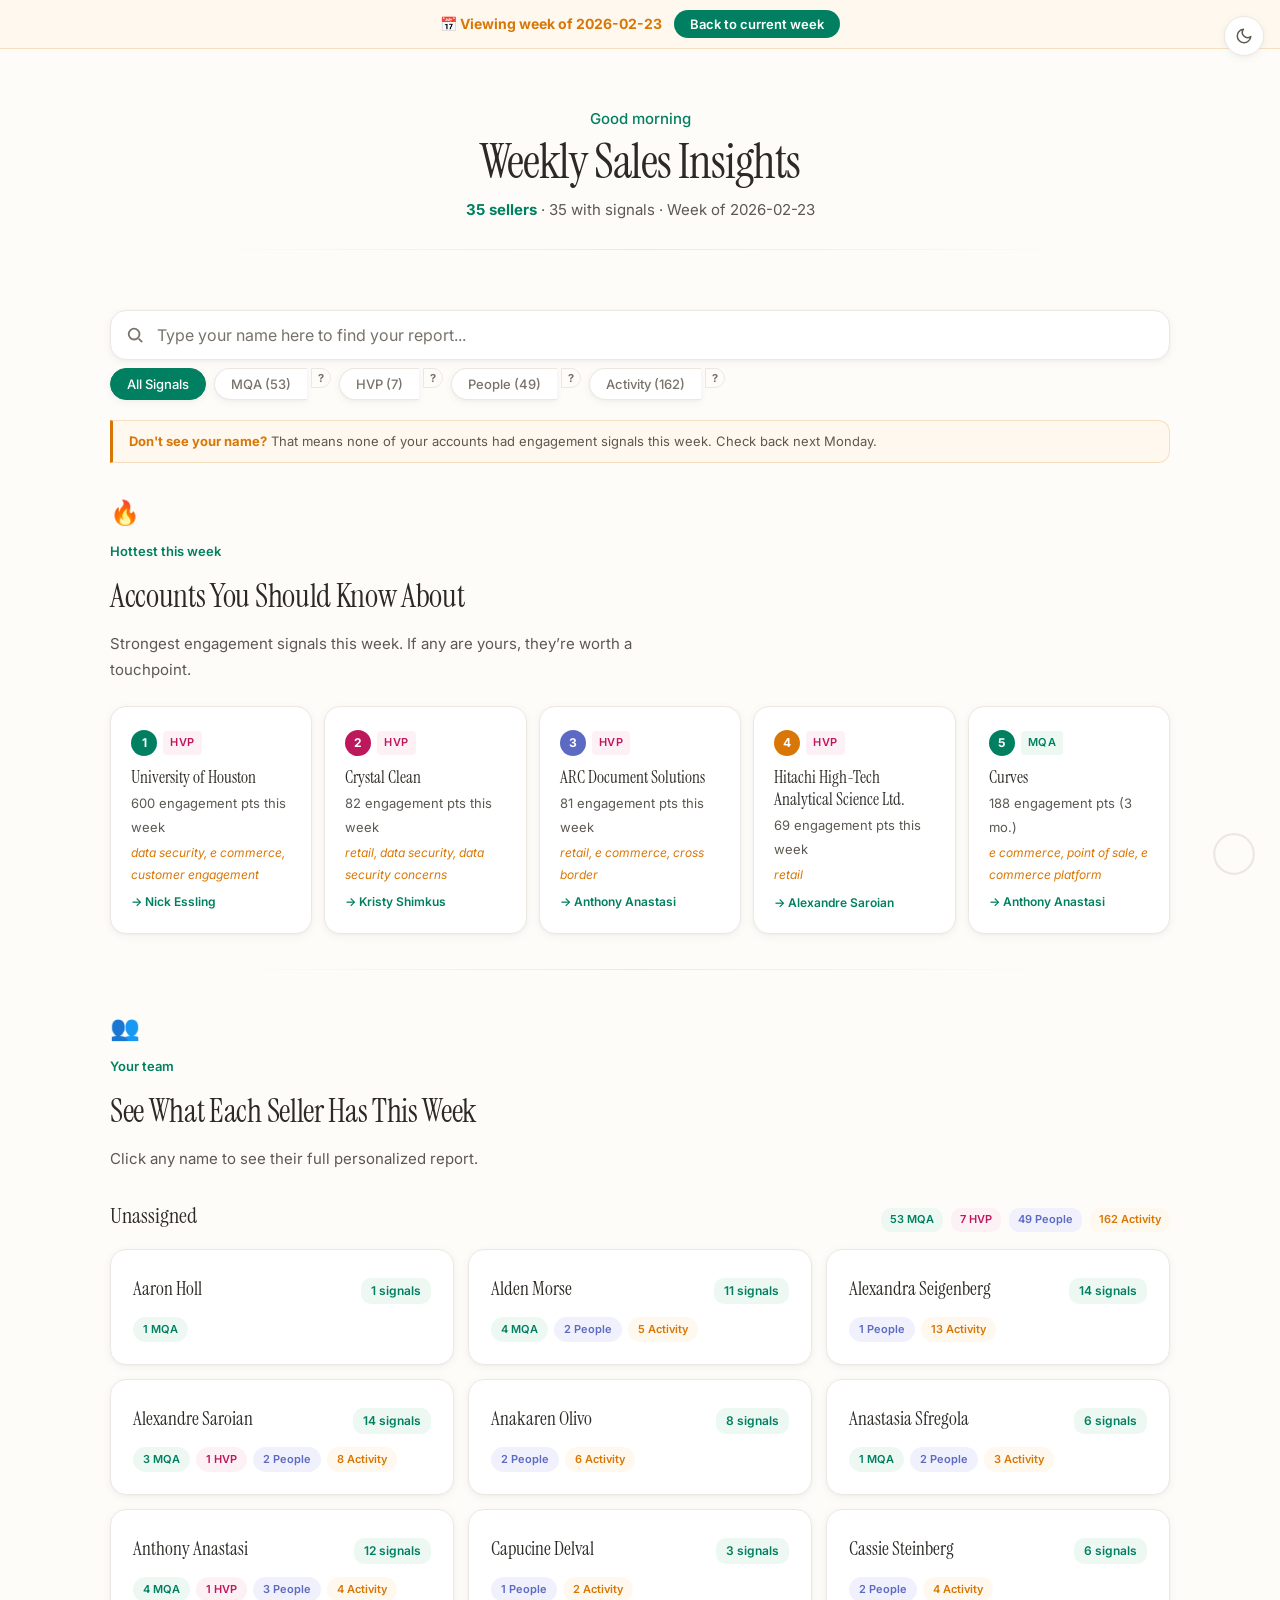
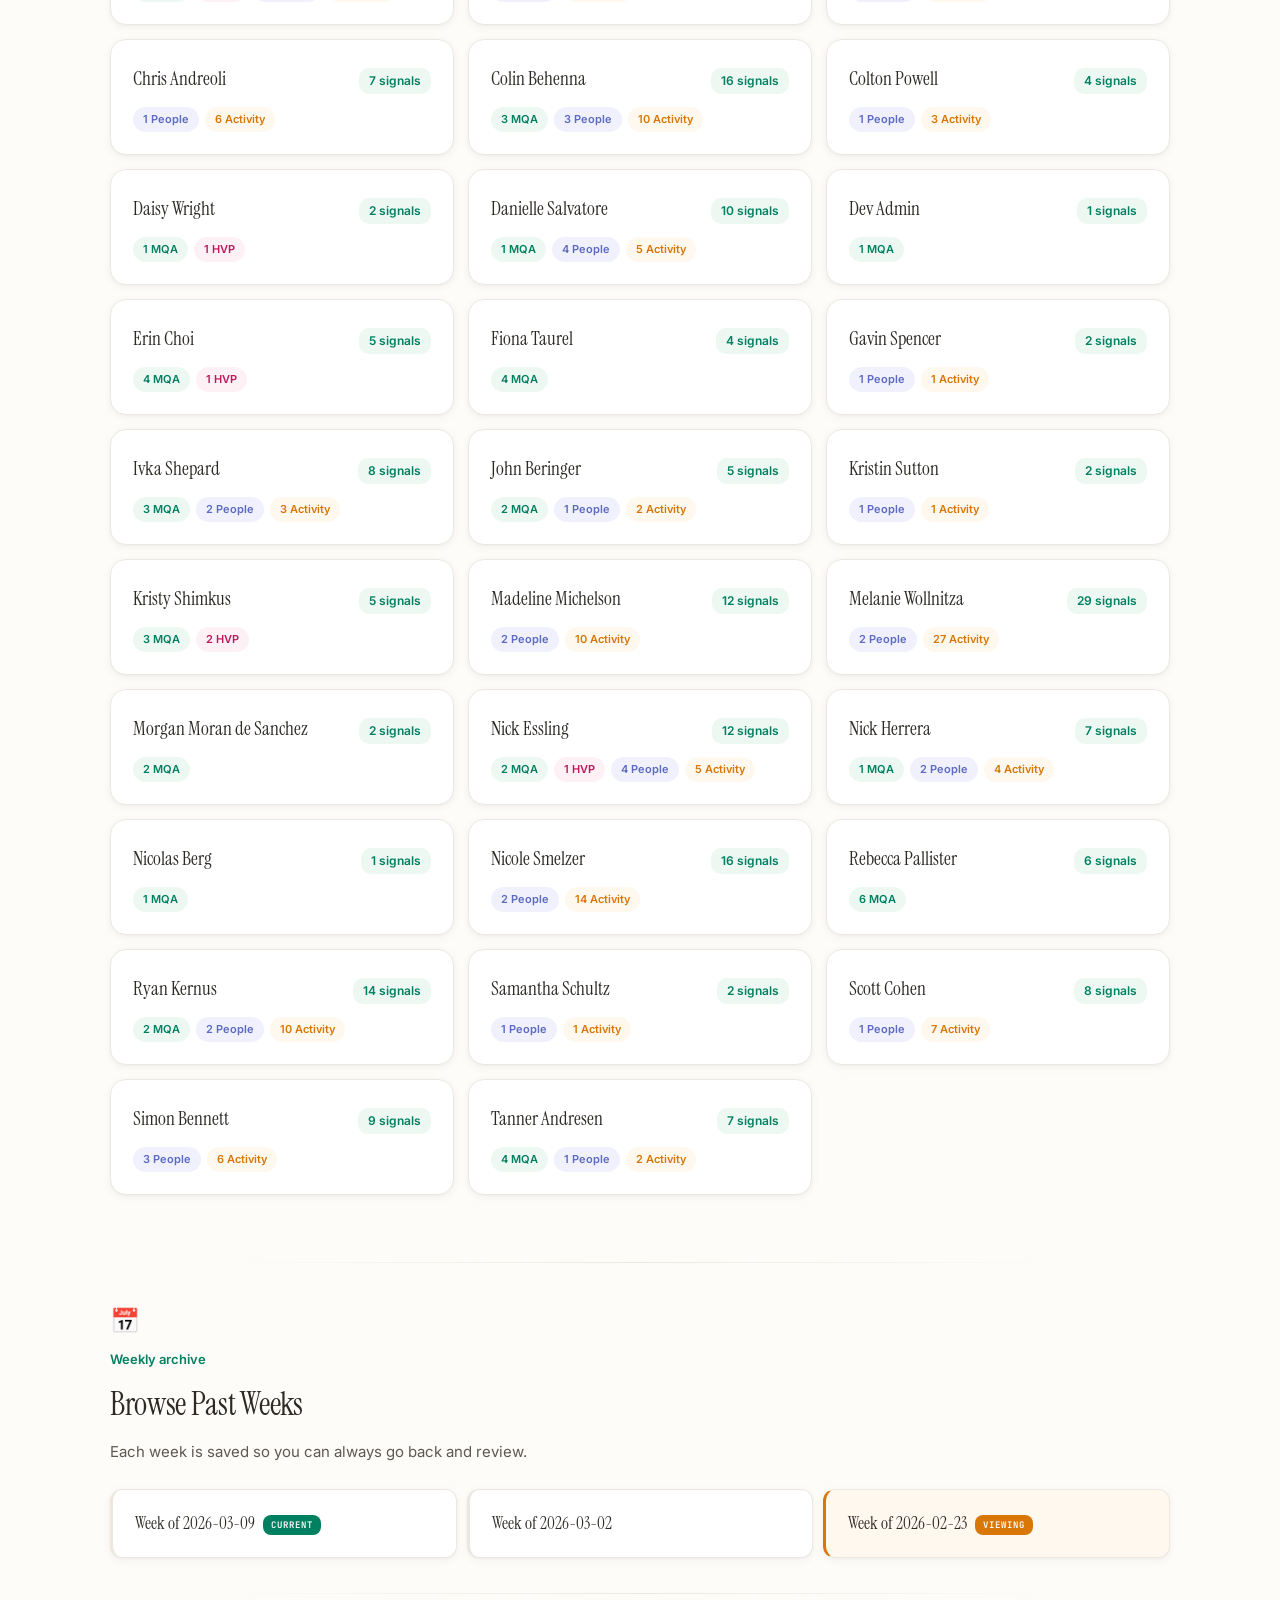
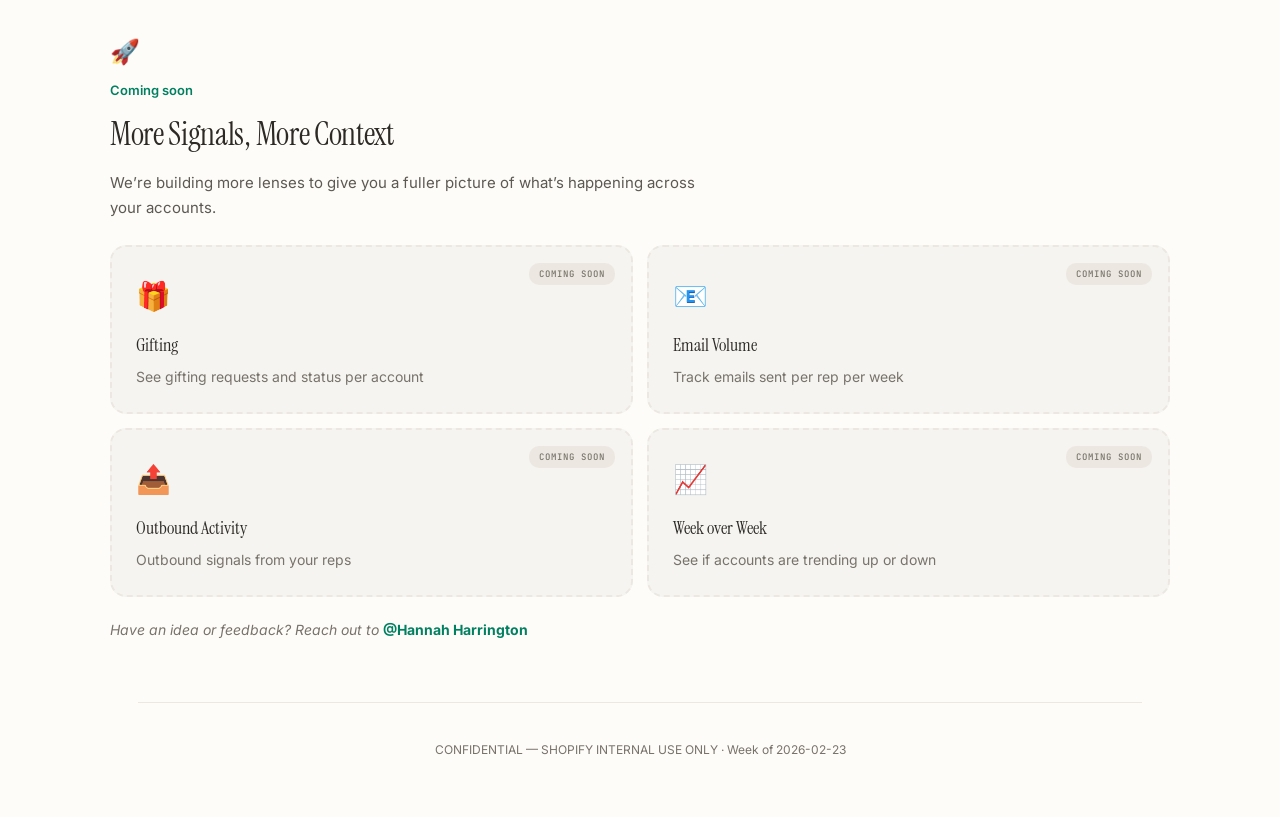
==== commit 6781fd1e: "Sync repo with latest local changes - Updated GET_STARTED_HERE.md: fix site URL to sales-insights-hu" ====
--- a/site/index.html
+++ b/site/index.html
@@ -26,6 +26,12 @@
   --rose: #be185d;
   --rose-light: #fef1f6;
   --rose-soft: #f5b8d4;
+  --teal: #0d9488;
+  --teal-light: #f0fdfa;
+  --teal-soft: #99f6e4;
+  --slate: #64748b;
+  --slate-light: #f1f5f9;
+  --slate-soft: #cbd5e1;
   --text-1: #2d2a26;
   --text-2: #5c5852;
   --text-3: #78736a;
@@ -52,6 +58,10 @@
   --warm-soft: #4a3810;
   --rose-light: #2a1020;
   --rose-soft: #4a1830;
+  --teal-light: #0f2a28;
+  --teal-soft: #1a4a46;
+  --slate-light: #1e2330;
+  --slate-soft: #334155;
   --text-1: #f0ede8;
   --text-2: #b8b3aa;
   --text-3: #8a8479;
@@ -159,6 +169,20 @@
 }
 .start-here-body { font-size: 14px; color: var(--text-2); line-height: 1.7; }
 
+.week-summary {
+  background: linear-gradient(135deg, var(--bg-card), color-mix(in srgb, var(--green-soft) 30%, var(--bg-card)));
+  border: 1px solid var(--border); border-radius: var(--radius-sm);
+  padding: 24px 28px; margin-bottom: 36px; box-shadow: var(--shadow);
+}
+.week-summary-label {
+  font-family: var(--font-mono); font-size: 11px; letter-spacing: 1.5px;
+  text-transform: uppercase; color: var(--text-3); margin-bottom: 12px; font-weight: 600;
+}
+.week-summary-line {
+  font-size: 15px; color: var(--text-2); line-height: 1.8;
+}
+.week-summary-line + .week-summary-line { margin-top: 4px; }
+
 /* ── Sections ── */
 .section-wrap { padding: 36px 0; position: relative; }
 .section-wrap::after {
@@ -243,6 +267,9 @@
 .rank-bg-5 { background: var(--accent); }
 .rank-label-hvp { background: var(--rose-light); color: var(--rose); }
 .rank-label-mqa { background: var(--accent-light); color: var(--accent); }
+.rank-label-mqa_new { background: var(--accent-light); color: var(--accent); }
+.rank-label-hvp_all { background: var(--rose-light); color: var(--rose); }
+.rank-label-all_mqa { background: var(--slate-light); color: var(--slate); }
 .rank-label-new_people { background: var(--accent2-light); color: var(--accent2); }
 .rank-label-activity { background: var(--warm-light); color: var(--warm); }
 .top-title { font-family: var(--font-serif); font-size: 17px; font-weight: 400; color: var(--text-1); margin-bottom: 4px; line-height: 1.3; }
@@ -251,6 +278,15 @@
 .top-owner { font-size: 12px; color: var(--accent); font-weight: 600; cursor: pointer; }
 .top-owner:hover { text-decoration: underline; }
 
+/* ── Team groups ── */
+.team-group { margin-bottom: 32px; }
+.team-group.hidden { display: none; }
+.team-header { display: flex; align-items: baseline; gap: 10px; margin-bottom: 14px; flex-wrap: wrap; }
+.team-name { font-family: var(--font-serif); font-size: 22px; font-weight: 400; color: var(--text-1); }
+.team-lead { font-size: 13px; color: var(--text-3); font-weight: 500; }
+.team-summary { display: flex; gap: 8px; margin-left: auto; flex-wrap: wrap; }
+.team-pill { display: inline-block; padding: 2px 9px; border-radius: 10px; font-size: 11px; font-weight: 600; }
+
 /* ── Seller grid ── */
 .sellers-grid { display: grid; grid-template-columns: repeat(auto-fill, minmax(280px, 1fr)); gap: 14px; }
 .seller-card {
@@ -265,7 +301,10 @@
 .seller-pills { display: flex; flex-wrap: wrap; gap: 6px; }
 .pill { display: inline-block; padding: 3px 10px; border-radius: 20px; font-size: 11px; font-weight: 600; }
 .pill-mqa { background: var(--accent-light); color: var(--accent); }
+.pill-mqa_new { background: var(--accent-light); color: var(--accent); }
+.pill-all_mqa { background: var(--slate-light); color: var(--slate); }
 .pill-hvp { background: var(--rose-light); color: var(--rose); }
+.pill-hvp_all { background: var(--rose-light); color: var(--rose); }
 .pill-people,.pill-new_people { background: var(--accent2-light); color: var(--accent2); }
 .pill-activity { background: var(--warm-light); color: var(--warm); }
 
@@ -296,8 +335,8 @@
 .stat-card-high-activity { background: linear-gradient(145deg, var(--warm-light), var(--warm-soft)); box-shadow: 0 4px 20px rgba(217,119,6,.1); }
 .stat-crown { position: absolute; top: -8px; right: -4px; font-size: 18px; }
 .stat-num { font-family: var(--font-serif); font-size: 44px; font-weight: 400; line-height: 1; }
-.stat-num-mqa { color: var(--accent); }
-.stat-num-hvp { color: var(--rose); }
+.stat-num-mqa,.stat-num-mqa_new { color: var(--accent); }
+.stat-num-hvp,.stat-num-hvp_all { color: var(--rose); }
 .stat-num-people,.stat-num-new_people { color: var(--accent2); }
 .stat-num-activity { color: var(--warm); }
 .stat-label { font-size: 13px; color: var(--text-2); margin-top: 6px; font-weight: 500; }
@@ -305,13 +344,67 @@
 
 /* ── Tables ── */
 .signal-section { margin-bottom: 40px; }
+.signal-section-mqa_new {
+  border-left: 4px solid var(--accent);
+  border-radius: 0 var(--radius-sm) var(--radius-sm) 0;
+  padding-left: 20px;
+  background: linear-gradient(90deg, color-mix(in srgb, var(--accent-soft) 40%, transparent), transparent 180px);
+}
+.mqa-priority-banner {
+  display: inline-flex; align-items: center; gap: 6px;
+  background: var(--accent-light); color: var(--accent);
+  font-size: 12px; font-weight: 600; padding: 5px 14px;
+  border-radius: 20px; margin-bottom: 10px;
+}
+.stat-card-mqa-emphasis {
+  border: 2px solid var(--accent) !important;
+  box-shadow: 0 0 12px color-mix(in srgb, var(--accent) 20%, transparent) !important;
+}
+.seller-mqa-indicator {
+  display: inline-block; width: 8px; height: 8px;
+  background: var(--accent); border-radius: 50%;
+  margin-left: 6px; vertical-align: middle;
+}
+.filter-tag-mqa {
+  font-weight: 700 !important;
+  border: 2px solid var(--accent) !important;
+}
 .signal-heading { font-family: var(--font-serif); font-size: 22px; font-weight: 400; display: flex; align-items: center; gap: 10px; margin-bottom: 6px; }
 .signal-desc { font-size: 14px; color: var(--text-3); margin-bottom: 14px; line-height: 1.7; }
 .badge { display: inline-block; padding: 3px 10px; border-radius: 20px; font-size: 11px; font-weight: 600; }
 .badge-mqa { background: var(--accent-light); color: var(--accent); }
+.badge-mqa_new { background: var(--accent-light); color: var(--accent); }
+.badge-all_mqa { background: var(--slate-light); color: var(--slate); }
 .badge-hvp { background: var(--rose-light); color: var(--rose); }
+.badge-hvp_all { background: var(--rose-light); color: var(--rose); }
 .badge-people,.badge-new_people { background: var(--accent2-light); color: var(--accent2); }
 .badge-activity { background: var(--warm-light); color: var(--warm); }
+.badge-top_leads { background: var(--teal-light); color: var(--teal); }
+
+/* Top Leads section */
+.top-leads-section { margin: 32px 0; }
+.top-leads-heading { display: flex; align-items: center; gap: 10px; font-family: var(--font-serif); font-size: 22px; margin-bottom: 4px; }
+.top-leads-desc { color: var(--text-3); font-size: 14px; margin-bottom: 16px; line-height: 1.5; }
+.top-leads-meta { font-size: 12px; color: var(--text-3); margin-bottom: 12px; font-style: italic; }
+.intent-active-row { background: var(--teal-light) !important; }
+.intent-active-row td:first-child { border-left: 3px solid var(--teal); }
+.intent-badge { display: inline-flex; align-items: center; gap: 4px; font-size: 12px; font-weight: 600; color: var(--teal); white-space: nowrap; }
+.intent-badge-inactive { color: var(--text-3); font-weight: 400; }
+.fit-pill { display: inline-block; padding: 2px 10px; border-radius: 10px; font-size: 12px; font-weight: 600; white-space: nowrap; }
+.fit-excellent { background: #dcfce7; color: #166534; }
+.fit-good { background: #ecfccb; color: #3f6212; }
+.fit-potential { background: #fef3c7; color: #92400e; }
+.fit-poor { background: var(--bg-muted); color: var(--text-3); }
+html.dark .fit-excellent { background: #14532d; color: #86efac; }
+html.dark .fit-good { background: #1a2e05; color: #bef264; }
+html.dark .fit-potential { background: #451a03; color: #fcd34d; }
+html.dark .fit-poor { background: var(--bg-muted); color: var(--text-3); }
+.priority-pill { display: inline-block; padding: 2px 8px; border-radius: 8px; font-size: 11px; font-weight: 500; }
+.priority-high { color: var(--rose); }
+.priority-medium { color: var(--warm); }
+.priority-low { color: var(--text-3); }
+.leads-toggle { display: block; width: 100%; text-align: center; padding: 12px; margin-top: 8px; background: var(--bg-muted); border: 1px solid var(--border); border-radius: var(--radius-sm); cursor: pointer; font-size: 13px; font-weight: 500; color: var(--teal); transition: background .2s; }
+.leads-toggle:hover { background: var(--teal-light); }
 .data-table { width: 100%; border-collapse: collapse; font-size: 14px; background: var(--bg-card); border-radius: var(--radius-sm); overflow: hidden; box-shadow: var(--shadow); min-width: 600px; }
 .data-table th { background: var(--bg); text-align: left; padding: 12px 16px; border-bottom: 2px solid var(--border); font-weight: 600; font-size: 11px; text-transform: uppercase; letter-spacing: .04em; color: var(--text-2); white-space: nowrap; }
 .data-table td { padding: 12px 16px; border-bottom: 1px solid var(--border); vertical-align: top; line-height: 1.6; }
@@ -518,9 +611,15 @@
   return String(s).replace(/&/g,'&amp;').replace(/</g,'&lt;').replace(/>/g,'&gt;').replace(/"/g,'&quot;');
 }
 
-var TYPE_CLS = { mqa:'mqa', hvp:'hvp', new_people:'new_people', activity:'activity' };
+function filterVisibleCols(cols, rows) {
+  return cols.filter(function(c) {
+    return rows.some(function(r) { return r[c.key] && String(r[c.key]).trim() !== ''; });
+  });
+}
+
+var TYPE_CLS = { mqa:'mqa', mqa_new:'mqa_new', hvp:'hvp', hvp_all:'hvp_all', new_people:'new_people', activity:'activity', all_mqa:'all_mqa', top_leads:'top_leads' };
 var RANK_BG = ['rank-bg-1','rank-bg-2','rank-bg-3','rank-bg-4','rank-bg-5'];
-var STAT_VIBES = { mqa:'accounts raising their hand', hvp:'reconsidering Shopify', new_people:'fresh contacts this week', activity:'actions they took' };
+var STAT_VIBES = { mqa_new:'newly qualified this week', hvp:'reconsidering Shopify', hvp_all:'browsing enterprise pages', new_people:'fresh contacts this week', activity:'actions they took', all_mqa:'your full MQA pipeline' };
 
 function badgeCls(t) { return 'badge-' + (TYPE_CLS[t] || t); }
 function pillCls(t) { return 'pill-' + (TYPE_CLS[t] || t); }
@@ -541,10 +640,13 @@
 }
 
 var SIGNAL_DEFS = {
-  mqa: { q:"What's an MQA?", a:'Think of it as an account raising its hand. An MQA crossed a big engagement threshold through marketing alone \u2014 no sales touches. These accounts are warm and waiting for you to reach out.' },
-  hvp: { q:'What does HVP mean?', a:'These are accounts that previously said no (Closed Lost) but are back on Shopify Plus pages this week. They\u2019re reconsidering. The timing is perfect to re-engage.' },
+  mqa_new: { q:"What's an MQA?", a:'A Marketing Qualified Account (MQA) crossed a big engagement threshold through marketing activity \u2014 200+ engagement points in the last 3 months, or multiple senior contacts each showing strong intent. These are the accounts that became marketing-qualified this week. They\u2019re warm and waiting for your outreach.' },
+  hvp: { q:'What are High-Value Pages?', a:'These are accounts that previously said no (Closed Lost) but are back on Shopify Plus pages this week. They\u2019re reconsidering. The timing is perfect to re-engage.' },
+  hvp_all: { q:'What is High-Value Pages (All)?', a:'All accounts visiting Shopify Plus and enterprise pages this week \u2014 not just lost opps. This is the full picture of who is actively browsing high-value content right now.' },
   new_people: { q:'Who are these new people?', a:'Brand-new contacts from key titles (marketing, ecommerce, C-suite) who engaged with Shopify for the first time this week. Fresh leads who weren\u2019t on your radar before.' },
-  activity: { q:'What are these activities?', a:'The specific things (webinars, events, email clicks, form fills) that drove engagement from new contacts. Use these details to personalize your outreach and start real conversations.' }
+  activity: { q:'What are these activities?', a:'The specific things (webinars, events, email clicks, form fills) that drove engagement from new contacts. Use these details to personalize your outreach and start real conversations.' },
+  all_mqa: { q:'What is All MQA?', a:'A snapshot of every account in your book that currently has MQA status. Not just what moved this week \u2014 your entire MQA universe. Use this to prioritize across your full pipeline.' },
+  top_leads: { q:'What are Top Leads?', a:'Your highest-priority contacts from LinkedIn Sales Navigator, ranked by account fit quality. Leads at accounts with active Demandbase intent signals this week are highlighted \u2014 these are the people to reach out to right now.' }
 };
 
 function openModal(type) {
@@ -666,7 +768,7 @@
    ═══════════════════════════════════════════ */
 function renderMaster() {
   var m = DATA.meta;
-  var types = Object.keys(DATA.signal_types);
+  var types = Object.keys(DATA.signal_types).filter(function(t) { return t !== 'top_leads'; });
   var sellers = DATA.sellers;
   var sellerIds = Object.keys(sellers);
 
@@ -706,7 +808,8 @@
   html += '<button class="filter-tag active" data-filter="all">All Signals</button>';
   types.forEach(function(t) {
     var st = DATA.signal_types[t];
-    html += '<span class="filter-group"><button class="filter-tag" data-filter="' + t + '">' + esc(st.short_label) + ' (' + totals[t] + ')</button><button class="help-btn" data-help="' + t + '" aria-label="What is ' + esc(st.short_label) + '?">?</button></span>';
+    var extraCls = (t === 'mqa_new') ? ' filter-tag-mqa' : '';
+    html += '<span class="filter-group"><button class="filter-tag' + extraCls + '" data-filter="' + t + '">' + esc(st.short_label) + ' (' + totals[t] + ')</button><button class="help-btn" data-help="' + t + '" aria-label="What is ' + esc(st.short_label) + '?">?</button></span>';
   });
   html += '</div>';
 
@@ -736,27 +839,56 @@
   });
   html += '</div></div></div>';
 
-  // Sellers
+  // Sellers — grouped by team
   html += '<div class="wrap section-wrap">';
   html += '<div class="section-emoji reveal">\uD83D\uDC65</div>';
   html += '<div class="section-kicker reveal">Your team</div>';
   html += '<div class="section-head reveal">See What Each Seller Has This Week</div>';
   html += '<div class="section-deck reveal">Click any name to see their full personalized report.</div>';
-  html += '<div class="sellers-grid" id="sellersGrid">';
-
-  sellerIds.sort(function(a, b) { return sellers[a].name.localeCompare(sellers[b].name); });
-  sellerIds.forEach(function(sid) {
+  html += '<div id="sellersGrid">';
+
+  var teams = DATA.teams || {};
+  var teamNames = Object.keys(teams);
+
+  function renderSellerCard(sid) {
     var s = sellers[sid];
-    if (s.summary.total === 0) return;
+    if (!s || s.summary.total === 0) return '';
     var typesPresent = types.filter(function(t) { return s.summary[t] > 0; }).join(' ');
-    html += '<div class="seller-card reveal" data-seller="' + esc(sid) + '" data-name="' + esc(s.name.toLowerCase()) + '" data-types="' + typesPresent + '" tabindex="0" role="button" aria-label="View ' + esc(s.name) + ' report">';
-    html += '<div class="seller-head"><span class="seller-name">' + esc(s.name) + '</span><span class="seller-total">' + s.summary.total + ' signals</span></div>';
-    html += '<div class="seller-pills">';
+    var c = '';
+    c += '<div class="seller-card reveal" data-seller="' + esc(sid) + '" data-name="' + esc(s.name.toLowerCase()) + '" data-types="' + typesPresent + '" tabindex="0" role="button" aria-label="View ' + esc(s.name) + ' report">';
+    var mqaDot = (s.summary.mqa_new > 0) ? '<span class="seller-mqa-indicator" title="Has new MQA accounts"></span>' : '';
+    c += '<div class="seller-head"><span class="seller-name">' + esc(s.name) + mqaDot + '</span><span class="seller-total">' + s.summary.total + ' signals</span></div>';
+    c += '<div class="seller-pills">';
     types.forEach(function(t) {
-      if (s.summary[t] > 0) html += '<span class="pill ' + pillCls(t) + '">' + s.summary[t] + ' ' + DATA.signal_types[t].short_label + '</span>';
+      if (s.summary[t] > 0) c += '<span class="pill ' + pillCls(t) + '">' + s.summary[t] + ' ' + DATA.signal_types[t].short_label + '</span>';
     });
+    c += '</div></div>';
+    return c;
+  }
+
+  teamNames.forEach(function(tn) {
+    var team = teams[tn];
+    var teamSellers = (team.sellers || []).slice().sort(function(a, b) {
+      return (sellers[a] ? sellers[a].name : '').localeCompare(sellers[b] ? sellers[b].name : '');
+    });
+    var hasSignals = teamSellers.some(function(sid) { return sellers[sid] && sellers[sid].summary.total > 0; });
+    if (!hasSignals) return;
+
+    html += '<div class="team-group reveal" data-team="' + esc(tn) + '">';
+    html += '<div class="team-header">';
+    html += '<span class="team-name">' + esc(tn) + '</span>';
+    if (team.lead) html += '<span class="team-lead">' + esc(team.lead) + '</span>';
+    html += '<span class="team-summary">';
+    types.forEach(function(t) {
+      var count = team.summary[t] || 0;
+      if (count > 0) html += '<span class="team-pill ' + pillCls(t) + '">' + count + ' ' + DATA.signal_types[t].short_label + '</span>';
+    });
+    html += '</span></div>';
+    html += '<div class="sellers-grid">';
+    teamSellers.forEach(function(sid) { html += renderSellerCard(sid); });
     html += '</div></div>';
   });
+
   html += '</div>';
   html += '<div id="noResults" style="display:none;text-align:center;color:var(--text-3);padding:48px 0;font-size:15px;" aria-live="polite">No sellers match your search.</div>';
   html += '</div>';
@@ -820,9 +952,70 @@
 /* ═══════════════════════════════════════════
    Render: Personal
    ═══════════════════════════════════════════ */
+function renderTopLeads(sellerId) {
+  var seller = DATA.sellers[sellerId];
+  var leads = seller && seller.signals && seller.signals.top_leads;
+  if (!leads || leads.length === 0) return '';
+
+  var LIMIT = 20;
+  var total = leads.length;
+  var intentCount = leads.filter(function(l) { return l.intent_active; }).length;
+  var showAll = false;
+  var sectionId = 'topLeadsSection';
+
+  var html = '<div class="top-leads-section signal-section reveal" id="' + sectionId + '">';
+  html += '<div class="top-leads-heading"><span class="badge badge-top_leads">Top Leads</span> Sales Nav Leads for Your Accounts <button class="help-btn" data-help="top_leads" aria-label="What are Top Leads?">?</button></div>';
+  html += '<div class="top-leads-desc">Your highest-priority contacts from LinkedIn Sales Navigator, ranked by account fit.';
+  if (intentCount > 0) html += ' <strong>' + intentCount + ' lead' + (intentCount !== 1 ? 's' : '') + '</strong> at accounts with active intent this week.';
+  html += '</div>';
+
+  html += '<div class="table-wrap"><table class="data-table"><thead><tr>';
+  html += '<th>Name</th><th>Title</th><th>Company</th><th>City</th><th>Fit</th><th>Intent</th>';
+  html += '</tr></thead><tbody id="topLeadsBody">';
+
+  leads.forEach(function(lead, idx) {
+    var rowCls = lead.intent_active ? ' class="intent-active-row"' : '';
+    var hidden = idx >= LIMIT ? ' style="display:none" data-extra-lead="1"' : '';
+    html += '<tr' + rowCls + hidden + '>';
+    html += '<td>' + esc(lead.name) + '</td>';
+    html += '<td>' + esc(lead.title) + '</td>';
+    html += '<td>' + esc(lead.company) + '</td>';
+    html += '<td>' + esc(lead.city) + '</td>';
+
+    var fit = lead.fit_score || '';
+    var fitShort = fit.replace(' Fit', '');
+    var fitCls = 'fit-poor';
+    if (fit === 'Excellent Fit') fitCls = 'fit-excellent';
+    else if (fit === 'Good Fit') fitCls = 'fit-good';
+    else if (fit === 'Potential Fit') fitCls = 'fit-potential';
+    html += '<td><span class="fit-pill ' + fitCls + '">' + esc(fitShort) + '</span></td>';
+
+    if (lead.intent_active) {
+      var types = (lead.intent_types || []).map(function(t) {
+        var st = DATA.signal_types[t];
+        return st ? st.short_label : t;
+      }).join(', ');
+      html += '<td><span class="intent-badge">\uD83D\uDD25 Active</span></td>';
+    } else {
+      html += '<td><span class="intent-badge intent-badge-inactive">\u2014</span></td>';
+    }
+    html += '</tr>';
+  });
+
+  html += '</tbody></table></div>';
+
+  if (total > LIMIT) {
+    html += '<button class="leads-toggle" id="topLeadsToggle">Show all ' + total + ' leads</button>';
+  }
+
+  html += '<div class="top-leads-meta">Lead data from Sales Navigator. Intent flags refresh weekly from Demandbase signals.</div>';
+  html += '</div>';
+  return html;
+}
+
 function renderPersonal(sellerId) {
   var seller = DATA.sellers[sellerId];
-  var types = Object.keys(DATA.signal_types);
+  var types = Object.keys(DATA.signal_types).filter(function(t) { return t !== 'top_leads'; });
   var m = DATA.meta;
   var firstName = seller.name.split(' ')[0];
   var initials = seller.name.split(' ').map(function(w) { return w.charAt(0); }).join('').substring(0, 2).toUpperCase();
@@ -860,8 +1053,29 @@
     html += '<div class="start-here-body">' + esc(startHere.body) + '</div></div>';
   }
 
-  // Stat cards with intensity
-  var statDefs = types.map(function(t) {
+  // Weekly summary
+  var summaryLines = [];
+  if (hotCount > 0) {
+    var activeTypes = nonZeroTypes.map(function(t) {
+      var st = DATA.signal_types[t];
+      return (seller.summary[t] || 0) + ' ' + st.short_label;
+    });
+    summaryLines.push('You have <strong>' + hotCount + ' total signal' + (hotCount !== 1 ? 's' : '') + '</strong> this week: ' + activeTypes.join(', ') + '.');
+    var mqaCount = seller.summary.mqa_new || 0;
+    if (mqaCount > 0) summaryLines.push('\uD83D\uDD25 <strong>' + mqaCount + ' new MQA account' + (mqaCount !== 1 ? 's' : '') + '</strong> just crossed the engagement threshold \u2014 these are your warmest leads.');
+    var hvpCount = (seller.summary.hvp || 0) + (seller.summary.hvp_all || 0);
+    if (hvpCount > 0) summaryLines.push('\uD83D\uDD01 <strong>' + hvpCount + ' account' + (hvpCount !== 1 ? 's' : '') + '</strong> visiting high-value pages \u2014 re-engagement opportunities.');
+    var peopleCount = seller.summary.new_people || 0;
+    if (peopleCount > 0) summaryLines.push('\uD83D\uDC64 <strong>' + peopleCount + ' new contact' + (peopleCount !== 1 ? 's' : '') + '</strong> engaged with Shopify for the first time.');
+  } else {
+    summaryLines.push('No engagement signals for your accounts this week. This changes week to week \u2014 check back next Monday.');
+  }
+  html += '<div class="week-summary reveal"><div class="week-summary-label">\uD83D\uDCCB Your Week at a Glance</div>';
+  summaryLines.forEach(function(line) { html += '<div class="week-summary-line">' + line + '</div>'; });
+  html += '</div>';
+
+  // Stat cards with intensity (exclude top_leads — persistent, not weekly)
+  var statDefs = types.filter(function(t) { return t !== 'top_leads'; }).map(function(t) {
     var st = DATA.signal_types[t];
     return { key: t, num: seller.summary[t] || 0, label: st.short_label, cls: TYPE_CLS[t] || t, vibe: STAT_VIBES[t] || '' };
   });
@@ -873,7 +1087,8 @@
     if (s.num === 0) cardCls = 'stat-card-muted';
     else if (s.num === maxStat) cardCls = 'stat-card-high-' + s.cls;
     else cardCls = 'stat-card-low-' + s.cls;
-    html += '<div class="stat-card ' + cardCls + ' reveal">';
+    var mqaEmphasis = (s.key === 'mqa_new' && s.num > 0) ? ' stat-card-mqa-emphasis' : '';
+    html += '<div class="stat-card ' + cardCls + mqaEmphasis + ' reveal">';
     if (s.num === maxStat && s.num > 0) html += '<span class="stat-crown">\u2B50</span>';
     html += '<div class="stat-num stat-num-' + s.cls + '">' + s.num + '</div>';
     html += '<div class="stat-label">' + esc(s.label) + '</div>';
@@ -881,6 +1096,9 @@
     html += '</div>';
   });
   html += '</div>';
+
+  // Top Leads (Consumer team only)
+  html += renderTopLeads(sellerId);
 
   // Signal sections
   var hasAnyData = false;
@@ -890,10 +1108,12 @@
     hasAnyData = true;
     var st = DATA.signal_types[t];
     var cls = TYPE_CLS[t] || t;
-    var cols = st.display_columns;
+    var cols = filterVisibleCols(st.display_columns, signals);
     var def = SIGNAL_DEFS[t];
-
-    html += '<div class="signal-section reveal">';
+    var isMqa = t === 'mqa_new';
+
+    html += '<div class="signal-section' + (isMqa ? ' signal-section-mqa_new' : '') + ' reveal">';
+    if (isMqa) html += '<div class="mqa-priority-banner">\u2B50 Priority \u2014 These accounts are warm and waiting for your outreach</div>';
     html += '<div class="signal-heading"><span class="badge badge-' + cls + '">' + esc(st.short_label) + '</span> ' + esc(st.label) + ' <button class="help-btn" data-help="' + t + '" aria-label="What is ' + esc(st.short_label) + '?">?</button></div>';
     if (def) html += '<div class="signal-desc">' + esc(def.a) + '</div>';
 
@@ -931,12 +1151,65 @@
     html += '<div style="text-align:center;color:var(--text-3);padding:48px 0;font-size:15px;">No engagement signals for your accounts this week.</div>';
   }
 
+  // Archive browser
+  var isArchive = CURRENT_WEEK !== LATEST_WEEK;
+  if (isArchive) {
+    html += '<div class="archive-banner"><strong>\uD83D\uDCC5 Viewing week of ' + esc(CURRENT_WEEK) + '</strong>';
+    html += '<button class="archive-banner-btn" id="personalBackToCurrentBtn">Back to current week</button></div>';
+  }
+  html += '<div class="section-emoji reveal" style="margin-top:32px;">\uD83D\uDCC5</div>';
+  html += '<div class="section-kicker reveal">Weekly archive</div>';
+  html += '<div class="section-head reveal">Browse Your Past Weeks</div>';
+  html += '<div class="section-deck reveal">See how your signals have changed week over week.</div>';
+  html += '<div class="archive-grid reveal">';
+
+  var isViewingLatest = CURRENT_WEEK === LATEST_WEEK;
+  html += '<div class="archive-link' + (isViewingLatest ? ' current' : '') + '" data-week="' + esc(LATEST_WEEK) + '" tabindex="0" role="button" aria-label="Load current week">';
+  html += '<div><span class="archive-week-label">Week of ' + esc(LATEST_WEEK) + '</span><span class="archive-tag archive-tag-current">Current</span></div>';
+  html += '</div>';
+
+  var pastWeeks = WEEKS.filter(function(w) { return w !== LATEST_WEEK; });
+  pastWeeks.forEach(function(w) {
+    var isViewing = w === CURRENT_WEEK;
+    html += '<div class="archive-link' + (isViewing ? ' viewing' : '') + '" data-week="' + esc(w) + '" tabindex="0" role="button" aria-label="Load week of ' + esc(w) + '">';
+    html += '<div><span class="archive-week-label">Week of ' + esc(w) + '</span>';
+    if (isViewing) html += '<span class="archive-tag archive-tag-viewing">Viewing</span>';
+    html += '</div></div>';
+  });
+
+  if (pastWeeks.length === 0 && WEEKS.length <= 1) {
+    html += '<div class="archive-empty"><span aria-hidden="true">\uD83D\uDCC5</span><span>No previous weeks yet \u2014 check back next Monday!</span></div>';
+  }
+  html += '</div>';
+
   html += '<footer class="footer">CONFIDENTIAL \u2014 SHOPIFY INTERNAL USE ONLY \u00B7 Week of ' + esc(m.week_of) + '</footer>';
   html += '</div>';
 
   $('#personalView').innerHTML = html;
   $('#clearIdentity').addEventListener('click', function(e) { e.preventDefault(); clearSeller(); showMaster(); });
   bindHelpButtons();
+
+  // Bind Top Leads toggle
+  var toggleBtn = $('#topLeadsToggle');
+  if (toggleBtn) {
+    toggleBtn.addEventListener('click', function() {
+      var extras = $$('[data-extra-lead]');
+      var expanded = extras.length > 0 && extras[0].style.display !== 'none';
+      extras.forEach(function(tr) { tr.style.display = expanded ? 'none' : ''; });
+      this.textContent = expanded ? 'Show all ' + $$('#topLeadsBody tr').length + ' leads' : 'Show top 20 only';
+    });
+  }
+
+  // Bind archive events in personal view
+  $$('#personalView .archive-link').forEach(function(el) {
+    var handler = function() { var w = this.dataset.week; if (w) loadWeek(w, sellerId); };
+    el.addEventListener('click', handler);
+    activateOnKey(el, handler);
+  });
+  var personalBackBtn = $('#personalBackToCurrentBtn');
+  if (personalBackBtn) {
+    personalBackBtn.addEventListener('click', function() { loadWeek(LATEST_WEEK, sellerId); });
+  }
 }
 
 /* ═══════════════════════════════════════════
@@ -1034,16 +1307,21 @@
     card.classList.toggle('hidden', !show);
     if (show) visible++;
   });
+  $$('.team-group').forEach(function(group) {
+    var hasVisible = group.querySelectorAll('.seller-card:not(.hidden)').length > 0;
+    group.classList.toggle('hidden', !hasVisible);
+  });
   var nr = $('#noResults');
   if (nr) nr.style.display = visible === 0 ? 'block' : 'none';
 }
 
-function loadWeek(week) {
+function loadWeek(week, sellerId) {
   var isLatest = !week || week === LATEST_WEEK;
   var url = isLatest ? 'data/current.json' : 'data/' + week + '.json';
 
-  $('#masterView').style.opacity = '0.4';
-  $('#masterView').style.pointerEvents = 'none';
+  var activeView = sellerId ? '#personalView' : '#masterView';
+  $(activeView).style.opacity = '0.4';
+  $(activeView).style.pointerEvents = 'none';
   window.scrollTo({ top: 0, behavior: 'smooth' });
 
   fetch(url + '?v=' + Date.now())
@@ -1054,18 +1332,30 @@
       document.title = 'Weekly Sales Insights \u2014 ' + CURRENT_WEEK;
       var params = new URLSearchParams(location.search);
       if (isLatest) { params.delete('week'); } else { params.set('week', week); }
-      params.delete('seller');
-      var qs = params.toString();
-      history.pushState(null, '', location.pathname + (qs ? '?' + qs : ''));
-      CURRENT_SELLER = null;
-      showMaster();
-      $('#masterView').style.opacity = '';
-      $('#masterView').style.pointerEvents = '';
+
+      if (sellerId && DATA.sellers[sellerId]) {
+        params.set('seller', sellerId);
+        var qs = params.toString();
+        history.pushState({ seller: sellerId }, '', location.pathname + (qs ? '?' + qs : ''));
+        CURRENT_SELLER = sellerId;
+        renderPersonal(sellerId);
+        $(activeView).style.opacity = '';
+        $(activeView).style.pointerEvents = '';
+        initReveal();
+      } else {
+        params.delete('seller');
+        var qs = params.toString();
+        history.pushState(null, '', location.pathname + (qs ? '?' + qs : ''));
+        CURRENT_SELLER = null;
+        showMaster();
+        $(activeView).style.opacity = '';
+        $(activeView).style.pointerEvents = '';
+      }
     })
     .catch(function() {
       alert('Could not load data for week ' + week);
-      $('#masterView').style.opacity = '';
-      $('#masterView').style.pointerEvents = '';
+      $(activeView).style.opacity = '';
+      $(activeView).style.pointerEvents = '';
     });
 }
 
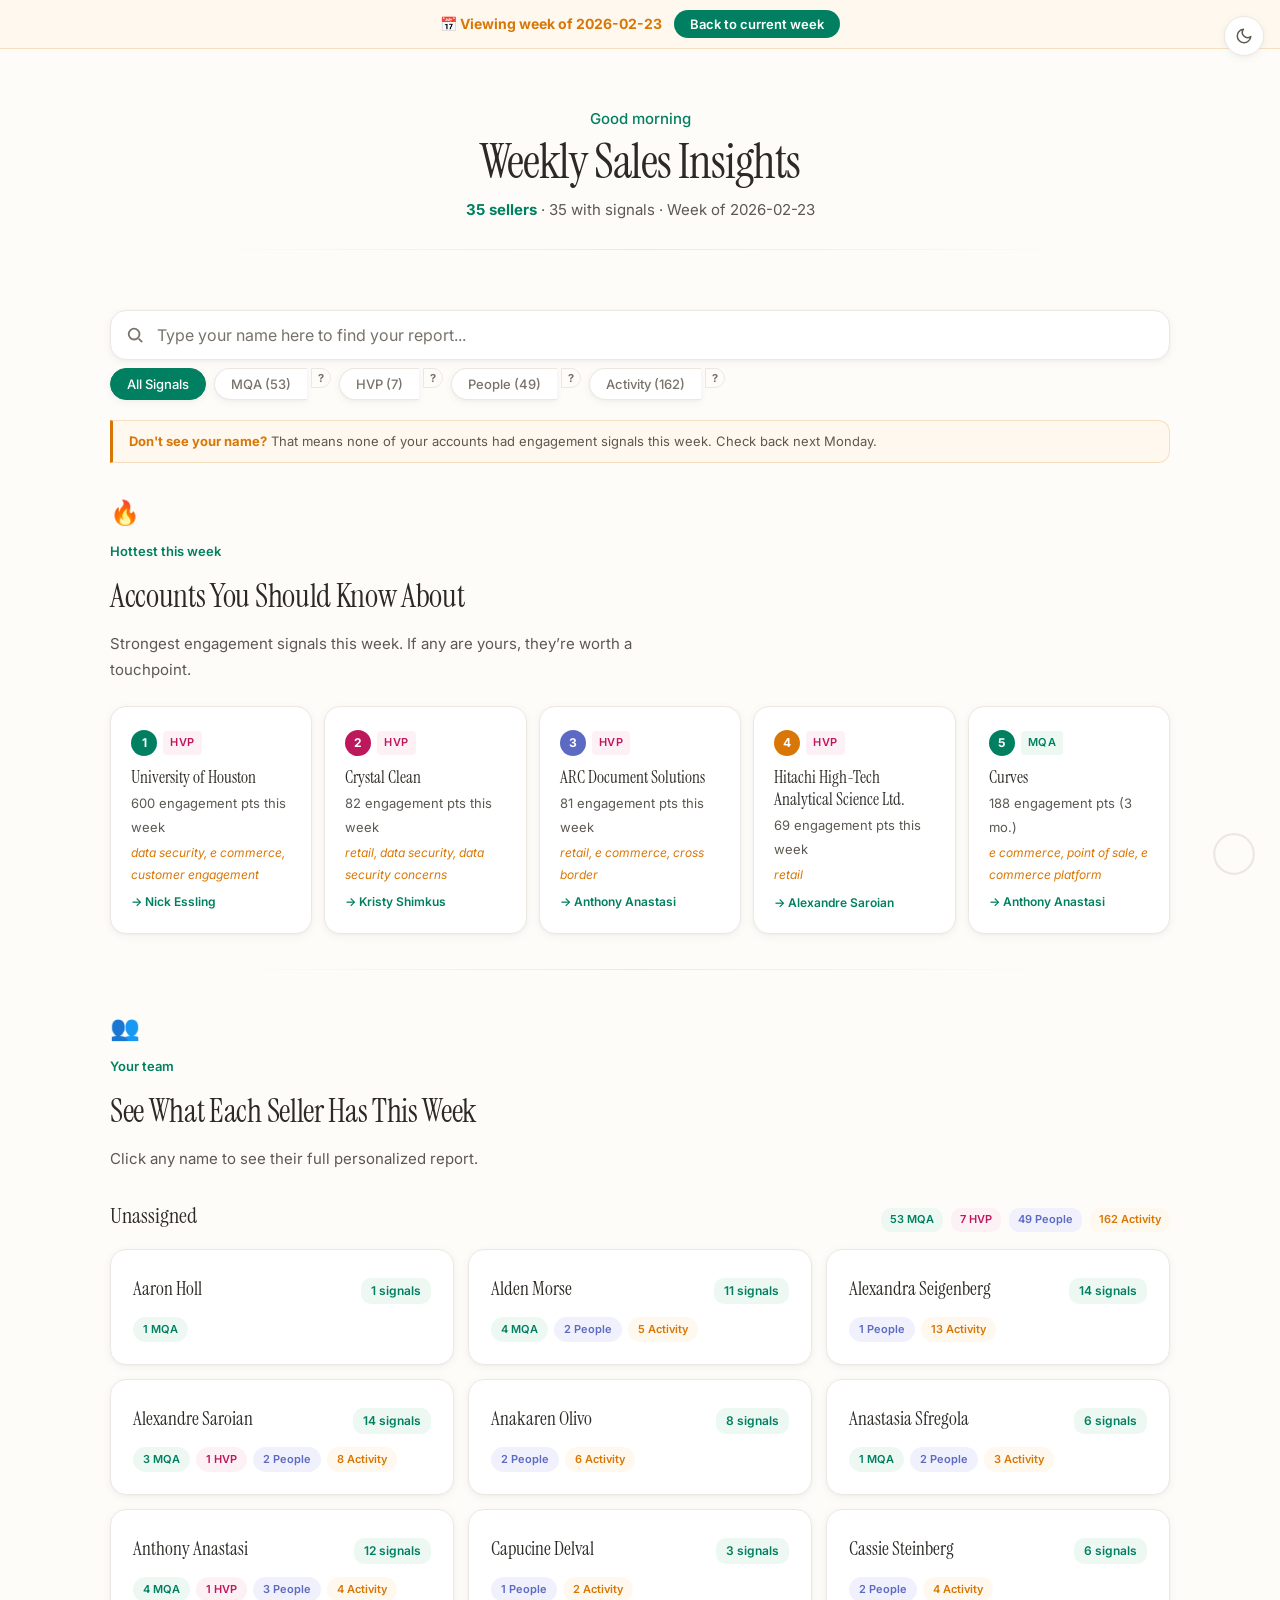
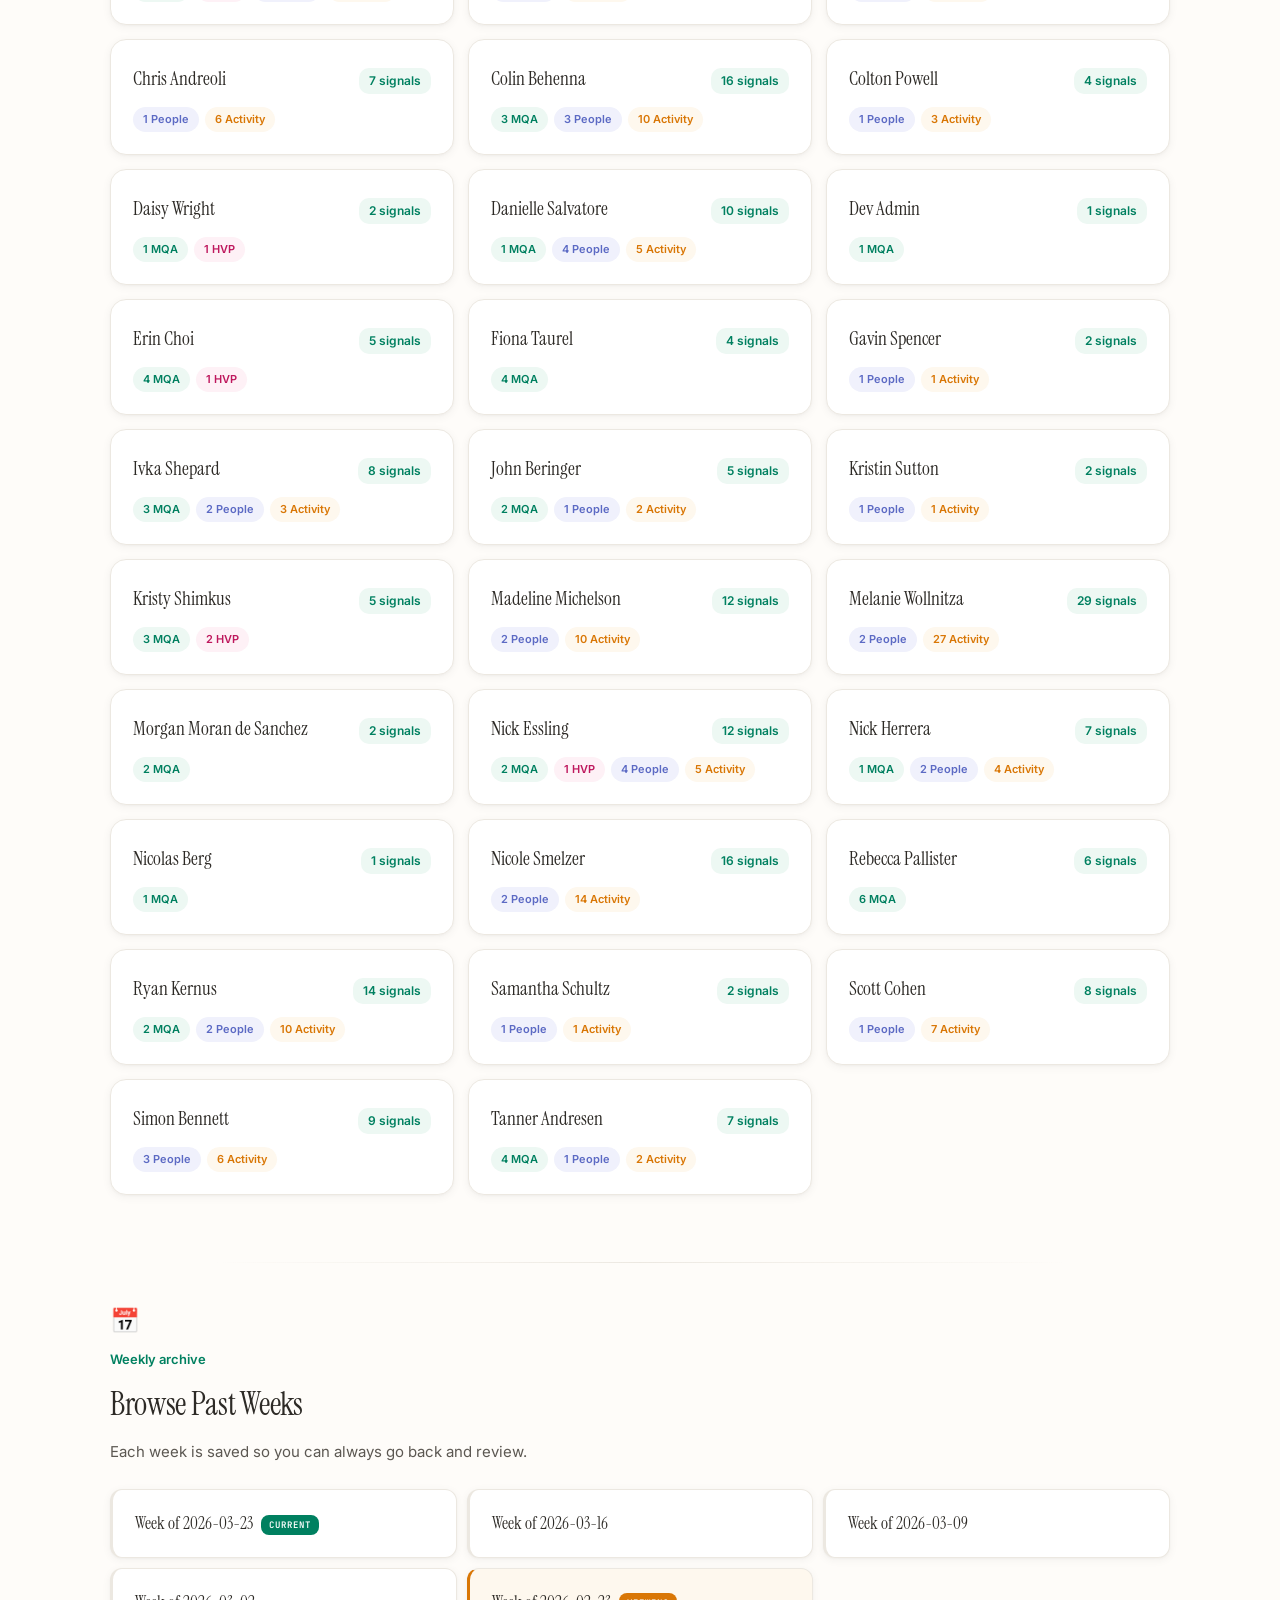
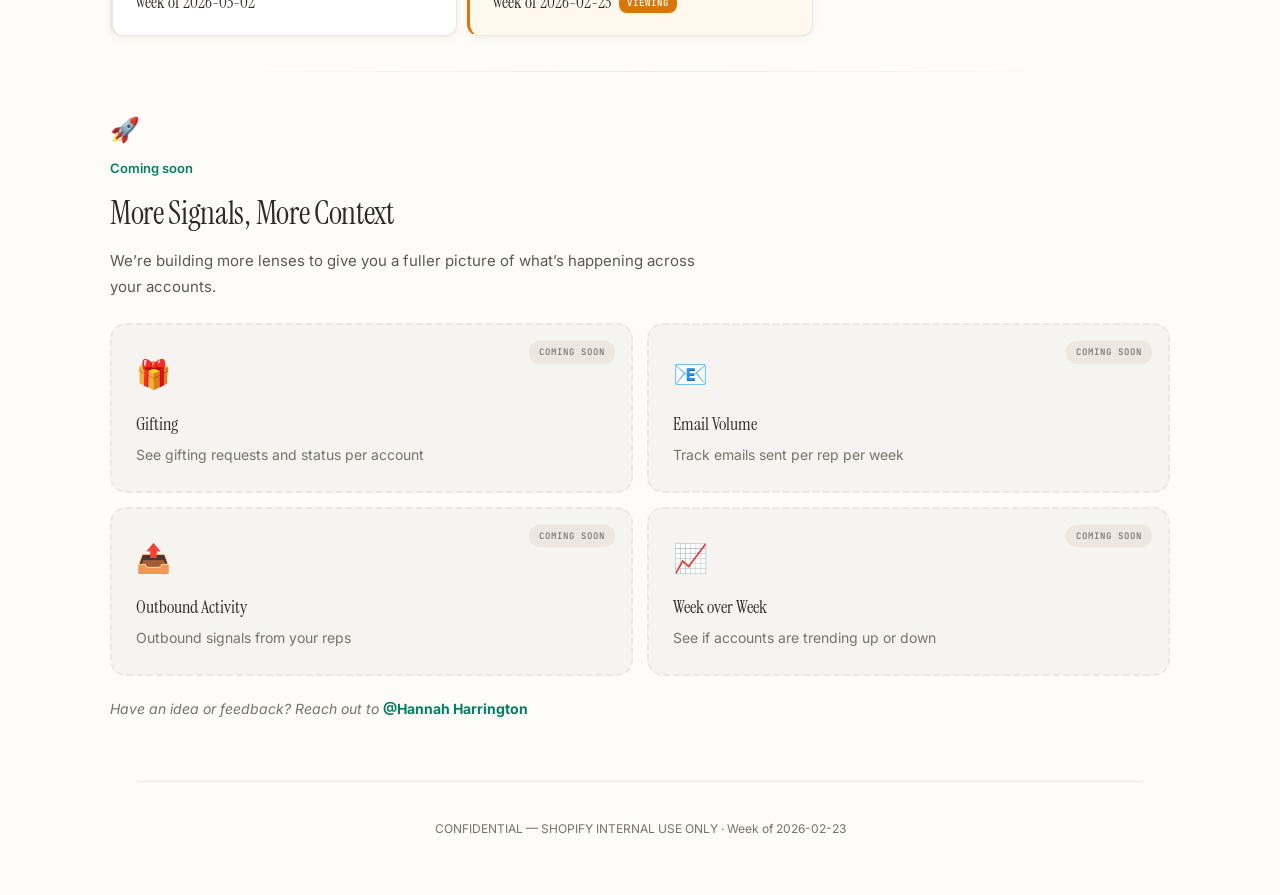
==== commit 312171c1: "Sync repo: intent signals, ANZ, lead notify, Slack DMs, enrichment (March 9–23) - Added pipeline/lea" ====
--- a/site/index.html
+++ b/site/index.html
@@ -270,6 +270,11 @@
 .rank-label-mqa_new { background: var(--accent-light); color: var(--accent); }
 .rank-label-hvp_all { background: var(--rose-light); color: var(--rose); }
 .rank-label-all_mqa { background: var(--slate-light); color: var(--slate); }
+.rank-label-intent_agentic { background: #ede9fe; color: #6d28d9; }
+.rank-label-intent_compete { background: #fee2e2; color: #b91c1c; }
+.rank-label-intent_international { background: #ccfbf1; color: #0f766e; }
+.rank-label-intent_marketing { background: #ffedd5; color: #c2410c; }
+.rank-label-intent_b2b { background: #dbeafe; color: #1d4ed8; }
 .rank-label-new_people { background: var(--accent2-light); color: var(--accent2); }
 .rank-label-activity { background: var(--warm-light); color: var(--warm); }
 .top-title { font-family: var(--font-serif); font-size: 17px; font-weight: 400; color: var(--text-1); margin-bottom: 4px; line-height: 1.3; }
@@ -303,6 +308,11 @@
 .pill-mqa { background: var(--accent-light); color: var(--accent); }
 .pill-mqa_new { background: var(--accent-light); color: var(--accent); }
 .pill-all_mqa { background: var(--slate-light); color: var(--slate); }
+.pill-intent_agentic { background: #ede9fe; color: #6d28d9; }
+.pill-intent_compete { background: #fee2e2; color: #b91c1c; }
+.pill-intent_international { background: #ccfbf1; color: #0f766e; }
+.pill-intent_marketing { background: #ffedd5; color: #c2410c; }
+.pill-intent_b2b { background: #dbeafe; color: #1d4ed8; }
 .pill-hvp { background: var(--rose-light); color: var(--rose); }
 .pill-hvp_all { background: var(--rose-light); color: var(--rose); }
 .pill-people,.pill-new_people { background: var(--accent2-light); color: var(--accent2); }
@@ -337,6 +347,11 @@
 .stat-num { font-family: var(--font-serif); font-size: 44px; font-weight: 400; line-height: 1; }
 .stat-num-mqa,.stat-num-mqa_new { color: var(--accent); }
 .stat-num-hvp,.stat-num-hvp_all { color: var(--rose); }
+.stat-num-intent_agentic { color: #6d28d9; }
+.stat-num-intent_compete { color: #b91c1c; }
+.stat-num-intent_international { color: #0f766e; }
+.stat-num-intent_marketing { color: #c2410c; }
+.stat-num-intent_b2b { color: #1d4ed8; }
 .stat-num-people,.stat-num-new_people { color: var(--accent2); }
 .stat-num-activity { color: var(--warm); }
 .stat-label { font-size: 13px; color: var(--text-2); margin-top: 6px; font-weight: 500; }
@@ -375,11 +390,29 @@
 .badge-mqa { background: var(--accent-light); color: var(--accent); }
 .badge-mqa_new { background: var(--accent-light); color: var(--accent); }
 .badge-all_mqa { background: var(--slate-light); color: var(--slate); }
+.badge-intent_agentic { background: #ede9fe; color: #6d28d9; }
+.badge-intent_compete { background: #fee2e2; color: #b91c1c; }
+.badge-intent_international { background: #ccfbf1; color: #0f766e; }
+.badge-intent_marketing { background: #ffedd5; color: #c2410c; }
+.badge-intent_b2b { background: #dbeafe; color: #1d4ed8; }
 .badge-hvp { background: var(--rose-light); color: var(--rose); }
 .badge-hvp_all { background: var(--rose-light); color: var(--rose); }
 .badge-people,.badge-new_people { background: var(--accent2-light); color: var(--accent2); }
 .badge-activity { background: var(--warm-light); color: var(--warm); }
 .badge-top_leads { background: var(--teal-light); color: var(--teal); }
+.badge-anz_high_intent { background: var(--accent-light); color: var(--accent); }
+.badge-anz_new_people { background: var(--accent2-light); color: var(--accent2); }
+.badge-anz_activity { background: var(--warm-light); color: var(--warm); }
+.badge-anz_website_visits { background: var(--rose-light); color: var(--rose); }
+.pill-anz_high_intent { background: var(--accent-light); color: var(--accent); }
+.pill-anz_new_people { background: var(--accent2-light); color: var(--accent2); }
+.pill-anz_activity { background: var(--warm-light); color: var(--warm); }
+.pill-anz_website_visits { background: var(--rose-light); color: var(--rose); }
+.region-pills { display: flex; gap: 8px; margin-bottom: 12px; }
+.region-pill { padding: 6px 16px; border-radius: 20px; border: 1.5px solid var(--border); background: transparent; color: var(--text-2); font-size: 13px; font-family: var(--ff); cursor: pointer; transition: all .15s; }
+.region-pill:hover { border-color: var(--text-2); }
+.region-pill.active { background: var(--text-1); color: var(--bg); border-color: var(--text-1); }
+.region-tag { display: inline-block; font-size: 10px; font-weight: 600; letter-spacing: .5px; padding: 2px 6px; border-radius: 4px; margin-left: 6px; vertical-align: middle; background: var(--border); color: var(--text-3); }
 
 /* Top Leads section */
 .top-leads-section { margin: 32px 0; }
@@ -595,6 +628,7 @@
 var WEEKS = [];
 var CURRENT_SELLER = null;
 var ACTIVE_FILTER = 'all';
+var ACTIVE_REGION = 'all';
 var CURRENT_WEEK = null;
 var IAP_EMAIL = null;
 var IDENTITY_ROLE = null;
@@ -617,9 +651,9 @@
   });
 }
 
-var TYPE_CLS = { mqa:'mqa', mqa_new:'mqa_new', hvp:'hvp', hvp_all:'hvp_all', new_people:'new_people', activity:'activity', all_mqa:'all_mqa', top_leads:'top_leads' };
+var TYPE_CLS = { mqa:'mqa', mqa_new:'mqa_new', hvp:'hvp', hvp_all:'hvp_all', new_people:'new_people', activity:'activity', all_mqa:'all_mqa', top_leads:'top_leads', anz_high_intent:'anz_high_intent', anz_new_people:'anz_new_people', anz_activity:'anz_activity', anz_website_visits:'anz_website_visits', intent_agentic:'intent_agentic', intent_compete:'intent_compete', intent_international:'intent_international', intent_marketing:'intent_marketing', intent_b2b:'intent_b2b' };
 var RANK_BG = ['rank-bg-1','rank-bg-2','rank-bg-3','rank-bg-4','rank-bg-5'];
-var STAT_VIBES = { mqa_new:'newly qualified this week', hvp:'reconsidering Shopify', hvp_all:'browsing enterprise pages', new_people:'fresh contacts this week', activity:'actions they took', all_mqa:'your full MQA pipeline' };
+var STAT_VIBES = { mqa_new:'newly qualified this week', hvp:'reconsidering Shopify', hvp_all:'browsing enterprise pages', new_people:'fresh contacts this week', activity:'actions they took', all_mqa:'your full MQA pipeline', anz_high_intent:'high intent, no sales touches', anz_new_people:'newly engaged this week', anz_activity:'recent contact activity', anz_website_visits:'website visits this week', intent_agentic:'AI & agentic commerce interest', intent_compete:'evaluating competitors', intent_international:'cross-border & global interest', intent_marketing:'marketing & growth interest', intent_b2b:'B2B & POS interest' };
 
 function badgeCls(t) { return 'badge-' + (TYPE_CLS[t] || t); }
 function pillCls(t) { return 'pill-' + (TYPE_CLS[t] || t); }
@@ -646,7 +680,11 @@
   new_people: { q:'Who are these new people?', a:'Brand-new contacts from key titles (marketing, ecommerce, C-suite) who engaged with Shopify for the first time this week. Fresh leads who weren\u2019t on your radar before.' },
   activity: { q:'What are these activities?', a:'The specific things (webinars, events, email clicks, form fills) that drove engagement from new contacts. Use these details to personalize your outreach and start real conversations.' },
   all_mqa: { q:'What is All MQA?', a:'A snapshot of every account in your book that currently has MQA status. Not just what moved this week \u2014 your entire MQA universe. Use this to prioritize across your full pipeline.' },
-  top_leads: { q:'What are Top Leads?', a:'Your highest-priority contacts from LinkedIn Sales Navigator, ranked by account fit quality. Leads at accounts with active Demandbase intent signals this week are highlighted \u2014 these are the people to reach out to right now.' }
+  top_leads: { q:'What are Top Leads?', a:'Your highest-priority contacts from LinkedIn Sales Navigator, ranked by account fit quality. Leads at accounts with active Demandbase intent signals this week are highlighted \u2014 these are the people to reach out to right now.' },
+  anz_high_intent: { q:'What are High Intent Accounts?', a:'Accounts showing strong engagement signals in the last 7 days that have not been contacted by sales yet. These are your warmest untouched accounts \u2014 prioritize outreach here.' },
+  anz_new_people: { q:'Who are newly engaged people?', a:'Contacts who engaged with Shopify for the first time this week. Fresh inbound signals from people who weren\u2019t previously on your radar.' },
+  anz_activity: { q:'What is Contact Activity?', a:'Specific activities (events, webinars, email clicks, campaigns) from contacts at your accounts. Use these details to personalize outreach based on what they actually interacted with.' },
+  anz_website_visits: { q:'What are Website Visits?', a:'Accounts visiting Shopify pages in the last 7 days, grouped by account to show which companies are actively researching Shopify right now.' }
 };
 
 function openModal(type) {
@@ -803,10 +841,30 @@
     html += '</div><div class="search-results" id="searchResults" role="listbox" aria-live="polite"></div></div>';
   }
 
-  // Filters
+  // Region filter — only show if there are multiple regions in the data
+  var allRegions = {};
+  Object.keys(DATA.teams || {}).forEach(function(tn) {
+    var r = (DATA.teams[tn].region || 'NA');
+    allRegions[r] = true;
+  });
+  var regionList = Object.keys(allRegions).sort();
+  var showRegionFilter = regionList.length > 1;
+
+  if (showRegionFilter) {
+    var savedRegion = localStorage.getItem('si_region') || 'all';
+    html += '<div class="region-pills reveal" id="regionPills">';
+    html += '<button class="region-pill' + (savedRegion === 'all' ? ' active' : '') + '" data-region="all">All Regions</button>';
+    regionList.forEach(function(r) {
+      html += '<button class="region-pill' + (savedRegion === r ? ' active' : '') + '" data-region="' + esc(r) + '">' + esc(r) + '</button>';
+    });
+    html += '</div>';
+  }
+
+  // Filters — scope to active region
   html += '<div class="filter-bar reveal" role="toolbar" aria-label="Signal type filters">';
   html += '<button class="filter-tag active" data-filter="all">All Signals</button>';
   types.forEach(function(t) {
+    if (totals[t] === 0) return;
     var st = DATA.signal_types[t];
     var extraCls = (t === 'mqa_new') ? ' filter-tag-mqa' : '';
     html += '<span class="filter-group"><button class="filter-tag' + extraCls + '" data-filter="' + t + '">' + esc(st.short_label) + ' (' + totals[t] + ')</button><button class="help-btn" data-help="' + t + '" aria-label="What is ' + esc(st.short_label) + '?">?</button></span>';
@@ -854,9 +912,10 @@
     var s = sellers[sid];
     if (!s || s.summary.total === 0) return '';
     var typesPresent = types.filter(function(t) { return s.summary[t] > 0; }).join(' ');
+    var sellerRegion = s.region || 'NA';
     var c = '';
-    c += '<div class="seller-card reveal" data-seller="' + esc(sid) + '" data-name="' + esc(s.name.toLowerCase()) + '" data-types="' + typesPresent + '" tabindex="0" role="button" aria-label="View ' + esc(s.name) + ' report">';
-    var mqaDot = (s.summary.mqa_new > 0) ? '<span class="seller-mqa-indicator" title="Has new MQA accounts"></span>' : '';
+    c += '<div class="seller-card reveal" data-seller="' + esc(sid) + '" data-name="' + esc(s.name.toLowerCase()) + '" data-types="' + typesPresent + '" data-region="' + esc(sellerRegion) + '" tabindex="0" role="button" aria-label="View ' + esc(s.name) + ' report">';
+    var mqaDot = (s.summary.mqa_new > 0 || s.summary.anz_high_intent > 0) ? '<span class="seller-mqa-indicator" title="Has hot accounts"></span>' : '';
     c += '<div class="seller-head"><span class="seller-name">' + esc(s.name) + mqaDot + '</span><span class="seller-total">' + s.summary.total + ' signals</span></div>';
     c += '<div class="seller-pills">';
     types.forEach(function(t) {
@@ -868,15 +927,16 @@
 
   teamNames.forEach(function(tn) {
     var team = teams[tn];
+    var teamRegion = team.region || 'NA';
     var teamSellers = (team.sellers || []).slice().sort(function(a, b) {
       return (sellers[a] ? sellers[a].name : '').localeCompare(sellers[b] ? sellers[b].name : '');
     });
     var hasSignals = teamSellers.some(function(sid) { return sellers[sid] && sellers[sid].summary.total > 0; });
     if (!hasSignals) return;
 
-    html += '<div class="team-group reveal" data-team="' + esc(tn) + '">';
+    html += '<div class="team-group reveal" data-team="' + esc(tn) + '" data-region="' + esc(teamRegion) + '">';
     html += '<div class="team-header">';
-    html += '<span class="team-name">' + esc(tn) + '</span>';
+    html += '<span class="team-name">' + esc(tn) + (showRegionFilter ? '<span class="region-tag">' + esc(teamRegion) + '</span>' : '') + '</span>';
     if (team.lead) html += '<span class="team-lead">' + esc(team.lead) + '</span>';
     html += '<span class="team-summary">';
     types.forEach(function(t) {
@@ -1015,7 +1075,13 @@
 
 function renderPersonal(sellerId) {
   var seller = DATA.sellers[sellerId];
-  var types = Object.keys(DATA.signal_types).filter(function(t) { return t !== 'top_leads'; });
+  var sellerRegion = seller.region || 'NA';
+  var types = Object.keys(DATA.signal_types).filter(function(t) {
+    if (t === 'top_leads') return false;
+    var isAnzType = t.indexOf('anz_') === 0;
+    if (sellerRegion === 'ANZ') return isAnzType;
+    return !isAnzType;
+  });
   var m = DATA.meta;
   var firstName = seller.name.split(' ')[0];
   var initials = seller.name.split(' ').map(function(w) { return w.charAt(0); }).join('').substring(0, 2).toUpperCase();
@@ -1126,6 +1192,12 @@
       cols.forEach(function(c) { html += '<td>' + esc(row[c.key]) + '</td>'; });
       html += '</tr>';
 
+      // MQA brief
+      if (t === 'mqa_new' && row.brief) {
+        html += '<tr class="row-explain"><td colspan="' + cols.length + '"><div class="row-explain-inner">';
+        html += '<span style="color:var(--text-2);font-style:normal;">💡 ' + esc(row.brief) + '</span>';
+        html += '</div></td></tr>';
+      }
       // HVP row explanation
       if (t === 'hvp') {
         html += '<tr class="row-explain"><td colspan="' + cols.length + '"><div class="row-explain-inner">';
@@ -1247,6 +1319,24 @@
       applyCardFilters(searchVal);
     });
   });
+  // Region filter pills
+  $$('.region-pill').forEach(function(btn) {
+    btn.addEventListener('click', function() {
+      $$('.region-pill').forEach(function(b) { b.classList.remove('active'); });
+      this.classList.add('active');
+      ACTIVE_REGION = this.dataset.region || 'all';
+      localStorage.setItem('si_region', ACTIVE_REGION);
+      var searchVal = $('#hubSearch') ? $('#hubSearch').value.toLowerCase().trim() : '';
+      applyCardFilters(searchVal);
+    });
+  });
+  // Restore saved region on load
+  var savedRegion = localStorage.getItem('si_region') || 'all';
+  if (savedRegion !== 'all') {
+    ACTIVE_REGION = savedRegion;
+    var searchVal = $('#hubSearch') ? $('#hubSearch').value.toLowerCase().trim() : '';
+    applyCardFilters(searchVal);
+  }
   var backBtn = $('#backToCurrentBtn');
   if (backBtn) {
     backBtn.addEventListener('click', function() { loadWeek(LATEST_WEEK); });
@@ -1303,11 +1393,14 @@
   $$('.seller-card').forEach(function(card) {
     var nameMatch = !q || card.dataset.name.indexOf(q) !== -1;
     var typeMatch = ACTIVE_FILTER === 'all' || card.dataset.types.indexOf(ACTIVE_FILTER) !== -1;
-    var show = nameMatch && typeMatch;
+    var regionMatch = ACTIVE_REGION === 'all' || card.dataset.region === ACTIVE_REGION;
+    var show = nameMatch && typeMatch && regionMatch;
     card.classList.toggle('hidden', !show);
     if (show) visible++;
   });
   $$('.team-group').forEach(function(group) {
+    var regionMatch = ACTIVE_REGION === 'all' || group.dataset.region === ACTIVE_REGION;
+    if (!regionMatch) { group.classList.add('hidden'); return; }
     var hasVisible = group.querySelectorAll('.seller-card:not(.hidden)').length > 0;
     group.classList.toggle('hidden', !hasVisible);
   });
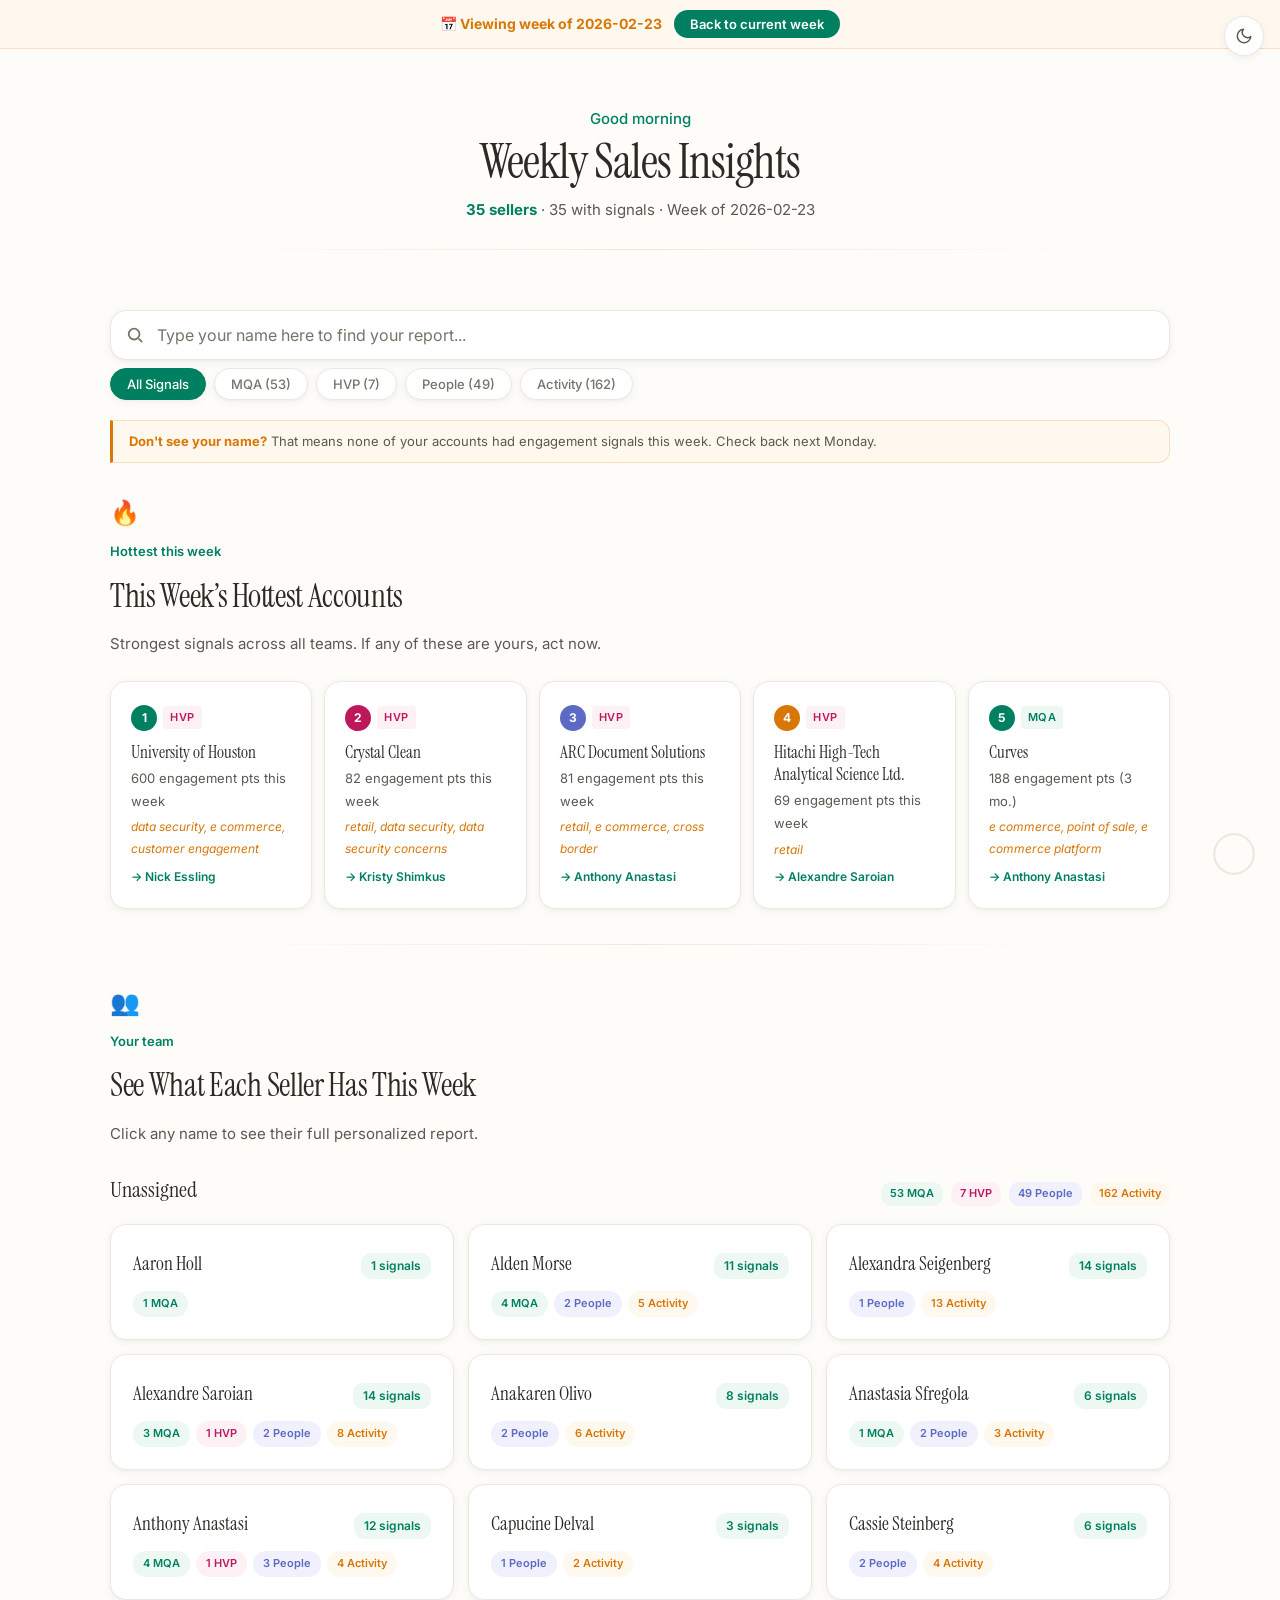
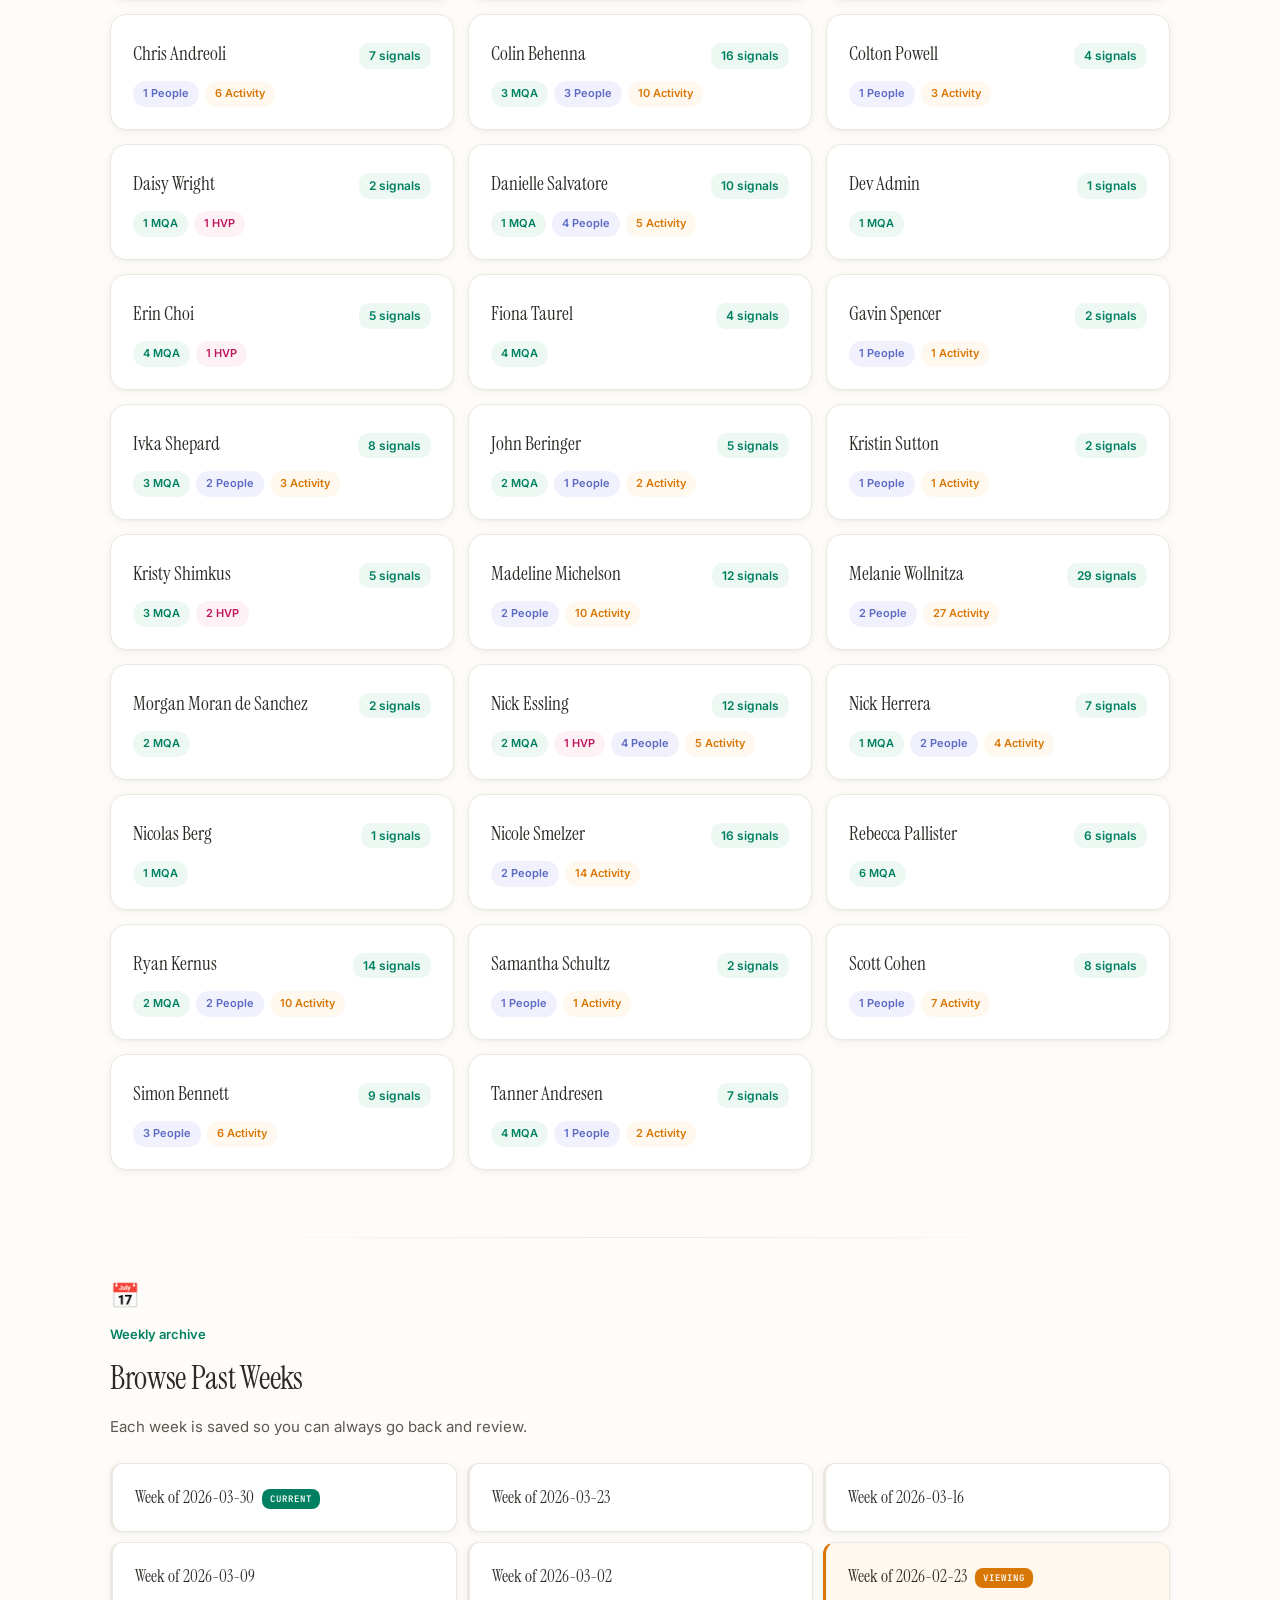
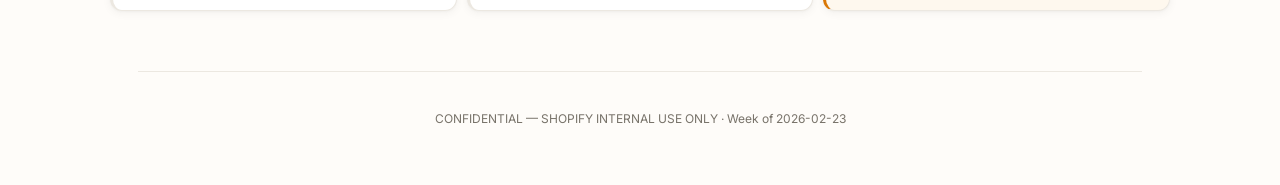
==== commit 01cab5f5: "Week of 2026-03-30 data update" ====
--- a/site/index.html
+++ b/site/index.html
@@ -122,37 +122,25 @@
 
 /* ── Personal hero ── */
 .hero-personal {
-  text-align: center; padding: 28px 28px 36px; position: relative;
-}
-.hero-personal::before {
-  content: ''; position: absolute; top: 20px; left: 50%; transform: translateX(-50%);
-  width: 400px; height: 400px; border-radius: 50%;
-  background: radial-gradient(circle, rgba(0,128,96,.07) 0%, rgba(92,106,196,.04) 30%, rgba(217,119,6,.03) 50%, transparent 70%);
-  pointer-events: none;
-}
-.hero-personal::after {
-  content: ''; position: absolute; bottom: 0; left: 15%; right: 15%;
-  height: 1px; background: linear-gradient(90deg, transparent, var(--border), transparent);
+  padding: 28px 28px 24px;
+  border-bottom: 1px solid var(--border);
+  text-align: center;
 }
 .avatar {
-  width: 72px; height: 72px; border-radius: 50%;
+  width: 44px; height: 44px; border-radius: 50%;
   background: linear-gradient(135deg, var(--accent-light), var(--accent-soft));
   display: flex; align-items: center; justify-content: center;
-  font-family: var(--font-serif); font-size: 28px; color: var(--accent);
-  margin: 0 auto 16px; box-shadow: 0 4px 20px rgba(0,128,96,.12);
+  font-family: var(--font-serif); font-size: 17px; color: var(--accent);
+  box-shadow: 0 2px 8px rgba(0,128,96,.12);
 }
 .hero-personal h1 {
   font-family: var(--font-serif); font-weight: 400;
-  font-size: clamp(2rem, 5vw, 3.2rem); color: var(--text-1); letter-spacing: -.02em;
+  font-size: 1.5rem; color: var(--text-1); letter-spacing: -.01em; line-height: 1.2;
 }
 .hero-personal .sub-personal {
-  font-size: 16px; color: var(--text-2); margin-top: 10px; line-height: 1.7;
+  font-size: 13px; color: var(--text-3); line-height: 1.4;
 }
 .hero-personal .sub-personal strong { color: var(--accent); font-weight: 600; }
-.hero-personal .motivator {
-  display: inline-block; margin-top: 14px; padding: 8px 20px;
-  background: var(--accent-light); border-radius: 24px; font-size: 14px; font-weight: 500; color: var(--accent);
-}
 
 /* ── Start here callout ── */
 .start-here {
@@ -329,33 +317,36 @@
 .coming-cta strong { color: var(--accent); font-style: normal; }
 
 /* ── Stats (personal) ── */
-.stats-grid { display: grid; grid-template-columns: repeat(4, 1fr); gap: 14px; margin-bottom: 36px; }
-.stat-card { border-radius: var(--radius); padding: 24px 16px; text-align: center; box-shadow: var(--shadow); transition: transform .25s ease; position: relative; }
-.stat-card:hover { transform: scale(1.03); }
-.stat-card-muted { background: var(--bg-muted); opacity: .6; }
-.stat-card-muted .stat-num { color: var(--text-3) !important; }
-.stat-card-muted .stat-label,.stat-card-muted .stat-vibe { color: var(--text-3); }
-.stat-card-low-mqa { background: var(--accent-light); }
-.stat-card-low-hvp { background: var(--rose-light); }
-.stat-card-low-people,.stat-card-low-new_people { background: var(--accent2-light); }
-.stat-card-low-activity { background: var(--warm-light); }
-.stat-card-high-mqa { background: linear-gradient(145deg, var(--accent-light), var(--accent-soft)); box-shadow: 0 4px 20px rgba(0,128,96,.12); }
-.stat-card-high-hvp { background: linear-gradient(145deg, var(--rose-light), var(--rose-soft)); box-shadow: 0 4px 20px rgba(190,24,93,.1); }
-.stat-card-high-people,.stat-card-high-new_people { background: linear-gradient(145deg, var(--accent2-light), var(--accent2-soft)); box-shadow: 0 4px 20px rgba(92,106,196,.1); }
-.stat-card-high-activity { background: linear-gradient(145deg, var(--warm-light), var(--warm-soft)); box-shadow: 0 4px 20px rgba(217,119,6,.1); }
-.stat-crown { position: absolute; top: -8px; right: -4px; font-size: 18px; }
-.stat-num { font-family: var(--font-serif); font-size: 44px; font-weight: 400; line-height: 1; }
-.stat-num-mqa,.stat-num-mqa_new { color: var(--accent); }
-.stat-num-hvp,.stat-num-hvp_all { color: var(--rose); }
-.stat-num-intent_agentic { color: #6d28d9; }
-.stat-num-intent_compete { color: #b91c1c; }
-.stat-num-intent_international { color: #0f766e; }
-.stat-num-intent_marketing { color: #c2410c; }
-.stat-num-intent_b2b { color: #1d4ed8; }
-.stat-num-people,.stat-num-new_people { color: var(--accent2); }
-.stat-num-activity { color: var(--warm); }
-.stat-label { font-size: 13px; color: var(--text-2); margin-top: 6px; font-weight: 500; }
-.stat-vibe { font-size: 11px; color: var(--text-3); margin-top: 2px; font-style: italic; }
+/* ── Stats strip (replaces old card grid) ── */
+.stats-strip { display: flex; flex-wrap: wrap; gap: 7px; margin-bottom: 28px; }
+.stat-pill {
+  display: inline-flex; align-items: baseline; gap: 5px;
+  padding: 5px 12px; border-radius: 20px; border: 1px solid var(--border);
+  background: var(--bg-card); box-shadow: var(--shadow);
+}
+.stat-pill-num { font-family: var(--font-serif); font-size: 17px; font-weight: 400; line-height: 1; }
+.stat-pill-label { font-size: 11px; color: var(--text-2); font-weight: 500; }
+.stat-pill-mqa_new  { background: var(--accent-light); border-color: var(--accent-soft); }
+.stat-pill-mqa_new .stat-pill-num { color: var(--accent); }
+.stat-pill-hvp,.stat-pill-hvp_all { background: var(--rose-light); border-color: var(--rose-soft); }
+.stat-pill-hvp .stat-pill-num,.stat-pill-hvp_all .stat-pill-num { color: var(--rose); }
+.stat-pill-intent_agentic { background: #ede9fe; border-color: #c4b5fd; }
+.stat-pill-intent_agentic .stat-pill-num { color: #6d28d9; }
+.stat-pill-intent_compete { background: #fee2e2; border-color: #fca5a5; }
+.stat-pill-intent_compete .stat-pill-num { color: #b91c1c; }
+.stat-pill-intent_international { background: var(--teal-light); border-color: #99f6e4; }
+.stat-pill-intent_international .stat-pill-num { color: var(--teal); }
+.stat-pill-intent_marketing { background: var(--warm-light); border-color: var(--warm-soft); }
+.stat-pill-intent_marketing .stat-pill-num { color: var(--warm); }
+.stat-pill-intent_b2b { background: #dbeafe; border-color: #93c5fd; }
+.stat-pill-intent_b2b .stat-pill-num { color: #1d4ed8; }
+.stat-pill-new_people,.stat-pill-activity { background: var(--accent2-light); border-color: var(--accent2-soft); }
+.stat-pill-new_people .stat-pill-num,.stat-pill-activity .stat-pill-num { color: var(--accent2); }
+.stat-pill-all_mqa { background: var(--slate-light); border-color: var(--slate-soft); }
+.stat-pill-all_mqa .stat-pill-num { color: var(--slate); }
+/* legacy references */
+.stat-card-mqa-emphasis { border: 2px solid var(--accent) !important; }
+.stat-crown { display: none; }
 
 /* ── Tables ── */
 .signal-section { margin-bottom: 40px; }
@@ -447,10 +438,101 @@
 .row-explain { background: var(--bg); }
 .row-explain td { padding: 8px 16px 10px !important; border-bottom: 1px solid var(--border) !important; }
 .row-explain-inner { font-size: 13px; color: var(--text-3); font-style: italic; line-height: 1.6; display: flex; align-items: center; gap: 8px; flex-wrap: wrap; }
+/* Seniority tier badges */
+.seniority-badge { display: inline-block; font-size: 11px; font-weight: 700; padding: 2px 8px; border-radius: 10px; white-space: nowrap; letter-spacing: 0.02em; }
+.seniority-csuite  { background: #fde8ff; color: #7e22ce; }
+.seniority-vp      { background: #dbeafe; color: #1e40af; }
+.seniority-director{ background: #d1fae5; color: #065f46; }
+.seniority-manager { background: #fef3c7; color: #92600a; }
+.seniority-ic      { background: #f3f4f6; color: #6b7280; }
+/* SFDC badge strip */
+.sfdc-badges { display: flex; flex-wrap: wrap; gap: 6px; margin-top: 5px; font-style: normal; }
+.sfdc-badge { display: inline-flex; align-items: center; gap: 4px; font-size: 11px; font-weight: 600; padding: 3px 9px; border-radius: 10px; white-space: nowrap; }
+.sfdc-deal-open  { background: #fff3cd; color: #92600a; }
+.sfdc-deal-none  { background: #d1fae5; color: #065f46; }
+.sfdc-cold       { background: #fee2e2; color: #991b1b; }
+.sfdc-warm       { background: #fef3c7; color: #92600a; }
+.sfdc-fresh      { background: #d1fae5; color: #065f46; }
+.sfdc-contacts   { background: #ede9fe; color: #5b21b6; }
 .wow-badge { display: inline-flex; align-items: center; gap: 3px; font-size: 11px; font-weight: 600; font-style: normal; padding: 2px 8px; border-radius: 10px; }
 .wow-repeat { background: var(--warm-light); color: var(--warm); }
 .wow-up { background: var(--accent-light); color: var(--accent); }
 .wow-down { background: var(--bg-muted); color: var(--text-3); }
+
+/* ── Top Accounts + Top People ── */
+.top-section { margin-bottom: 40px; }
+.top-section-label {
+  font-family: var(--font); font-size: 11px; font-weight: 700;
+  text-transform: uppercase; letter-spacing: .08em; color: var(--text-3);
+  margin-bottom: 12px; display: flex; align-items: center; gap: 8px;
+}
+.top-section-label::after { content: ''; flex: 1; height: 1px; background: var(--border); }
+.priority-card {
+  background: var(--bg-card); border: 1.5px solid var(--border);
+  border-radius: var(--radius-sm); padding: 16px 18px; margin-bottom: 8px;
+  box-shadow: var(--shadow); transition: box-shadow .2s, border-color .2s;
+}
+.priority-card:hover { box-shadow: var(--shadow-lg); border-color: var(--accent-soft); }
+.priority-card-header { display: flex; align-items: flex-start; gap: 12px; cursor: pointer; }
+.priority-rank {
+  font-family: var(--font-serif); font-size: 20px; font-weight: 400;
+  color: var(--text-3); min-width: 24px; line-height: 1.3; flex-shrink: 0;
+}
+.priority-rank.r1 { color: var(--accent); }
+.priority-rank.r2 { color: var(--rose); }
+.priority-rank.r3 { color: var(--accent2); }
+.priority-body { flex: 1; min-width: 0; }
+.priority-name { font-family: var(--font-serif); font-size: 17px; color: var(--text-1); margin-bottom: 3px; line-height: 1.3; }
+.priority-why { font-size: 12px; color: var(--text-2); margin-bottom: 7px; line-height: 1.5; }
+.priority-tags { display: flex; flex-wrap: wrap; gap: 4px; }
+.priority-expand { font-size: 16px; color: var(--text-3); cursor: pointer; transition: transform .2s; flex-shrink: 0; padding-top: 2px; }
+.priority-card.open .priority-expand { transform: rotate(180deg); }
+.priority-detail {
+  display: none; border-top: 1px solid var(--border);
+  margin-top: 12px; padding-top: 12px;
+}
+.priority-card.open .priority-detail { display: block; }
+.priority-detail-row { display: flex; gap: 8px; font-size: 12px; color: var(--text-2); line-height: 1.6; margin-bottom: 6px; align-items: flex-start; }
+.priority-detail-icon { min-width: 18px; font-size: 13px; }
+.priority-detail-label { font-weight: 600; color: var(--text-1); margin-right: 3px; }
+.kw-chip { display: inline-block; font-size: 10px; background: var(--bg-muted); border: 1px solid var(--border); border-radius: 6px; padding: 1px 6px; margin: 1px; color: var(--text-2); white-space: nowrap; }
+/* People card */
+.person-card {
+  background: var(--bg-card); border: 1.5px solid var(--border); border-radius: var(--radius-sm);
+  padding: 14px 18px; margin-bottom: 8px; box-shadow: var(--shadow);
+  display: flex; align-items: flex-start; gap: 12px;
+  transition: box-shadow .2s, border-color .2s;
+}
+.person-card:hover { box-shadow: var(--shadow-lg); border-color: var(--accent-soft); }
+.person-rank { font-family: var(--font-serif); font-size: 18px; color: var(--text-3); min-width: 22px; flex-shrink: 0; line-height: 1.4; }
+.person-rank.r1 { color: var(--accent); } .person-rank.r2 { color: var(--rose); } .person-rank.r3 { color: var(--accent2); }
+.person-body { flex: 1; min-width: 0; }
+.person-name { font-family: var(--font-serif); font-size: 16px; color: var(--text-1); margin-bottom: 2px; }
+.person-meta { font-size: 12px; color: var(--text-2); margin-bottom: 6px; line-height: 1.4; }
+.person-tags { display: flex; flex-wrap: wrap; gap: 4px; }
+
+/* ── Coach view ── */
+.coach-rep-badge {
+  display: inline-flex; align-items: center;
+  padding: 2px 9px; border-radius: 20px;
+  background: var(--accent2-light); color: var(--accent2);
+  font-size: 11px; font-weight: 600; cursor: pointer;
+  transition: background .15s; white-space: nowrap;
+}
+.coach-rep-badge:hover { background: var(--accent2-soft); }
+.coach-rep-drill {
+  display: inline-flex; align-items: center; gap: 4px;
+  font-size: 12px; color: var(--accent2); font-weight: 500;
+  cursor: pointer; padding: 6px 0; margin-top: 4px;
+}
+.coach-rep-drill:hover { text-decoration: underline; }
+.coach-rep-card {
+  background: var(--bg-card); border: 1px solid var(--border);
+  border-radius: var(--radius-sm); padding: 16px;
+  cursor: pointer; transition: box-shadow .2s, border-color .2s, transform .15s;
+  box-shadow: var(--shadow);
+}
+.coach-rep-card:hover { box-shadow: var(--shadow-lg); border-color: var(--accent-soft); transform: translateY(-2px); }
 
 /* ── Archive ── */
 .archive-grid { display: grid; grid-template-columns: repeat(auto-fill, minmax(260px, 1fr)); gap: 10px; }
@@ -532,7 +614,7 @@
   .hero-compact h1 { font-size: 1.8rem; }
   .hero-personal h1 { font-size: 1.8rem; }
   .hero-personal::before { width: 280px; height: 280px; }
-  .stats-grid { grid-template-columns: repeat(2, 1fr); gap: 10px; }
+  .stats-strip { gap: 6px; }
   .sellers-grid { grid-template-columns: 1fr; }
   .coming-grid { grid-template-columns: 1fr; }
   .seller-card { padding: 18px; }
@@ -557,10 +639,7 @@
   .hero-compact h1 { font-size: 1.5rem; }
   .hero-personal h1 { font-size: 1.5rem; }
   .hero-personal::before { width: 220px; height: 220px; }
-  .stats-grid { gap: 8px; }
-  .stat-card { padding: 16px 10px; }
-  .stat-num { font-size: 32px; }
-  .stat-label { font-size: 12px; }
+  .stats-strip { gap: 5px; }
   .section-wrap { padding: 20px 0; }
   .section-head { font-size: 1.25rem; }
   .top-card { min-width: 200px; padding: 14px; }
@@ -610,6 +689,7 @@
 <main id="mainContent">
 <div id="masterView" style="display:none"></div>
 <div id="personalView" style="display:none"></div>
+<div id="coachView" style="display:none"></div>
 </main>
 <div id="loadingView" role="status" aria-label="Loading"><div class="spinner"></div><p>Loading insights&hellip;</p></div>
 
@@ -627,6 +707,7 @@
 var DATA = null;
 var WEEKS = [];
 var CURRENT_SELLER = null;
+var CURRENT_COACH = null;
 var ACTIVE_FILTER = 'all';
 var ACTIVE_REGION = 'all';
 var CURRENT_WEEK = null;
@@ -643,6 +724,76 @@
 function esc(s) {
   if (s == null) return '';
   return String(s).replace(/&/g,'&amp;').replace(/</g,'&lt;').replace(/>/g,'&gt;').replace(/"/g,'&quot;');
+}
+
+/**
+ * Render a colour-coded seniority tier badge.
+ */
+function renderSeniority(tier) {
+  if (!tier) return '';
+  var map = {
+    'C-Suite':  ['csuite',   '★ C-Suite'],
+    'VP':       ['vp',       'VP'],
+    'Director': ['director', 'Director'],
+    'Manager':  ['manager',  'Manager'],
+    'IC':       ['ic',       'IC'],
+  };
+  var entry = map[tier];
+  if (!entry) return esc(tier);
+  return '<span class="seniority-badge seniority-' + entry[0] + '">' + entry[1] + '</span>';
+}
+
+/**
+ * Render SFDC enrichment badges for a row.
+ * Returns an HTML string for the badge strip, or '' if no sfdc data.
+ */
+function renderSfdcBadges(sfdc) {
+  if (!sfdc) return '';
+  var badges = '';
+
+  // Deal status
+  if (sfdc.has_deal) {
+    var oppLabel = 'Open Deal';
+    if (sfdc.open_opps && sfdc.open_opps.length > 0) {
+      var o = sfdc.open_opps[0];
+      oppLabel = 'Open Deal';
+      if (o.stage) oppLabel += ' · ' + o.stage;
+      if (o.acv_str) oppLabel += ' · ' + o.acv_str;
+      if (sfdc.open_opp_count > 1) oppLabel += ' (+' + (sfdc.open_opp_count - 1) + ' more)';
+    }
+    badges += '<span class="sfdc-badge sfdc-deal-open">🟡 ' + esc(oppLabel) + '</span>';
+  } else if (sfdc.is_cold || sfdc.no_activity) {
+    // Only show "No Open Deal" when paired with cold/no-activity — the combination is actionable
+    badges += '<span class="sfdc-badge sfdc-deal-none">🟢 No Open Deal · Net New</span>';
+  }
+
+  // Last activity
+  if (sfdc.no_activity) {
+    badges += '<span class="sfdc-badge sfdc-cold">⏱ No Activity on Record</span>';
+  } else if (sfdc.days_since_activity !== null && sfdc.days_since_activity !== undefined) {
+    var days = sfdc.days_since_activity;
+    if (days === 0) {
+      badges += '<span class="sfdc-badge sfdc-fresh">⏱ Active Today</span>';
+    } else if (days <= 14) {
+      badges += '<span class="sfdc-badge sfdc-fresh">⏱ Touched ' + days + 'd ago</span>';
+    } else if (days <= 60) {
+      badges += '<span class="sfdc-badge sfdc-warm">⏱ Last touch ' + days + 'd ago</span>';
+    } else {
+      badges += '<span class="sfdc-badge sfdc-cold">⏱ Cold · ' + days + 'd no contact</span>';
+    }
+  }
+
+  // Engaged contacts
+  if (sfdc.engaged_contact_count > 0) {
+    var ctLabel = sfdc.engaged_contact_count + ' contact' + (sfdc.engaged_contact_count > 1 ? 's' : '') + ' engaged';
+    if (sfdc.engaged_contact_titles && sfdc.engaged_contact_titles.length > 0) {
+      ctLabel += ' incl. ' + sfdc.engaged_contact_titles.slice(0, 2).join(', ');
+    }
+    badges += '<span class="sfdc-badge sfdc-contacts">👤 ' + esc(ctLabel) + '</span>';
+  }
+
+  if (!badges) return '';
+  return '<div class="sfdc-badges">' + badges + '</div>';
 }
 
 function filterVisibleCols(cols, rows) {
@@ -777,29 +928,448 @@
 
 function showMaster() {
   CURRENT_SELLER = null;
+  CURRENT_COACH = null;
   updateURL(null);
   renderMaster();
   $('#personalView').style.display = 'none';
+  $('#coachView').style.display = 'none';
   $('#masterView').style.display = 'block';
   window.scrollTo(0, 0);
   initReveal();
 }
 
+function showCoach(coachSlug) {
+  var coachData = getCoachBySlug(coachSlug);
+  if (!coachData) return showMaster();
+  CURRENT_COACH = coachSlug;
+  CURRENT_SELLER = null;
+  var params = new URLSearchParams(location.search);
+  params.set('coach', coachSlug);
+  params.delete('seller');
+  var qs = params.toString();
+  history.pushState({ coach: coachSlug }, '', location.pathname + (qs ? '?' + qs : ''));
+  renderCoach(coachData);
+  $('#masterView').style.display = 'none';
+  $('#personalView').style.display = 'none';
+  $('#coachView').style.display = 'block';
+  window.scrollTo(0, 0);
+  initReveal();
+}
+
 window.addEventListener('popstate', function(e) {
   var sellerId = (e.state && e.state.seller) ? e.state.seller : null;
+  var coachSlug = (e.state && e.state.coach) ? e.state.coach : null;
   if (sellerId && DATA && DATA.sellers[sellerId]) {
     CURRENT_SELLER = sellerId;
     renderPersonal(sellerId);
     $('#masterView').style.display = 'none';
+    $('#coachView').style.display = 'none';
     $('#personalView').style.display = 'block';
+  } else if (coachSlug && DATA) {
+    var coachData = getCoachBySlug(coachSlug);
+    if (coachData) {
+      CURRENT_COACH = coachSlug;
+      CURRENT_SELLER = null;
+      renderCoach(coachData);
+      $('#masterView').style.display = 'none';
+      $('#personalView').style.display = 'none';
+      $('#coachView').style.display = 'block';
+    } else {
+      CURRENT_SELLER = null; CURRENT_COACH = null;
+      renderMaster();
+      $('#personalView').style.display = 'none';
+      $('#coachView').style.display = 'none';
+      $('#masterView').style.display = 'block';
+    }
   } else {
     CURRENT_SELLER = null;
+    CURRENT_COACH = null;
     renderMaster();
     $('#personalView').style.display = 'none';
+    $('#coachView').style.display = 'none';
     $('#masterView').style.display = 'block';
   }
   initReveal();
 });
+
+/* ═══════════════════════════════════════════
+   Coach helpers
+   ═══════════════════════════════════════════ */
+function nameToSlug(name) {
+  return name.toLowerCase().replace(/\s+/g, '_').replace(/[^a-z0-9_]/g, '');
+}
+
+function getCoachBySlug(slug) {
+  var coaches = (DATA && DATA.identity && DATA.identity.coaches) || {};
+  for (var email in coaches) {
+    if (nameToSlug(coaches[email].name) === slug) return coaches[email];
+  }
+  return null;
+}
+
+function computeTeamTopAccounts(repIds, limit) {
+  limit = limit || 10;
+  var accounts = {};
+  repIds.forEach(function(rid) {
+    var seller = DATA.sellers[rid];
+    if (!seller) return;
+    var signals = seller.signals;
+    Object.keys(signals).forEach(function(sigType) {
+      if (sigType === 'top_leads') return;
+      var rows = signals[sigType] || [];
+      var weight = SIGNAL_WEIGHTS[sigType] || 5;
+      rows.forEach(function(row) {
+        var name = row.account || row.full_name;
+        if (!name) return;
+        var key = name.toLowerCase();
+        if (!accounts[key]) {
+          accounts[key] = { name: name, score: 0, signalTypes: [], details: {}, sfdc: null, keywords: [], repId: rid, repName: seller.name };
+        }
+        var acc = accounts[key];
+        if (acc.signalTypes.indexOf(sigType) === -1) {
+          acc.signalTypes.push(sigType);
+          acc.score += weight;
+        }
+        if (!acc.details[sigType]) acc.details[sigType] = row;
+        if (!acc.sfdc && row.sfdc) acc.sfdc = row.sfdc;
+        if (sigType.indexOf('intent_') === 0 && row.matched_keywords) {
+          String(row.matched_keywords).split(',').forEach(function(k) {
+            k = k.trim(); if (k && acc.keywords.indexOf(k) === -1) acc.keywords.push(k);
+          });
+        }
+      });
+    });
+  });
+  Object.keys(accounts).forEach(function(key) {
+    var acc = accounts[key], sfdc = acc.sfdc;
+    if (!sfdc) return;
+    var days = sfdc.days_since_activity;
+    if (sfdc.no_activity) acc.score += 30;
+    else if (days != null) {
+      if (days > 90) acc.score += 30;
+      else if (days > 60) acc.score += 20;
+      else if (days > 30) acc.score += 10;
+    }
+    if (!sfdc.has_deal && (sfdc.no_activity || (days && days > 30))) acc.score += 20;
+    var titles = sfdc.engaged_contact_titles || [];
+    var hasCsuite = titles.some(function(t) { return t && /(chief|\bceo\b|\bcto\b|\bcmo\b|\bcoo\b)/i.test(t); });
+    var hasVP = titles.some(function(t) { return t && /(vice president|\bvp\s)/i.test(t); });
+    if (hasCsuite) acc.score += 15; else if (hasVP) acc.score += 10;
+  });
+  return Object.values(accounts).sort(function(a, b) { return b.score - a.score; }).slice(0, limit);
+}
+
+function computeTeamTopPeople(repIds, limit) {
+  limit = limit || 12;
+  var seen = {};
+  var all = [];
+  repIds.forEach(function(rid) {
+    var seller = DATA.sellers[rid];
+    if (!seller) return;
+    var people = computeTopPeople(seller.signals);
+    people.forEach(function(p) {
+      var key = (p.name + '::' + p.account).toLowerCase();
+      if (!seen[key]) {
+        seen[key] = true;
+        all.push(Object.assign({}, p, { repId: rid, repName: seller.name, _signals: seller.signals }));
+      }
+    });
+  });
+  return all.sort(function(a, b) { return b.score - a.score; }).slice(0, limit);
+}
+
+function generateCoachSummary(coachData) {
+  var repIds = coachData.reps;
+  var parts = [];
+
+  var mqaReps = repIds.filter(function(rid) {
+    return DATA.sellers[rid] && (DATA.sellers[rid].summary.mqa_new || 0) > 0;
+  });
+  var totalMqa = mqaReps.reduce(function(s, rid) { return s + (DATA.sellers[rid].summary.mqa_new || 0); }, 0);
+  if (totalMqa > 0) {
+    var names = mqaReps.map(function(rid) { return DATA.sellers[rid].name.split(' ')[0]; });
+    parts.push(totalMqa + ' new MQA account' + (totalMqa > 1 ? 's' : '') + ' this week \u2014 ' + names.join(' and ') + ' should be your first check-ins.');
+  }
+
+  var topAccts = computeTeamTopAccounts(repIds, 1);
+  if (topAccts.length > 0) {
+    var ta = topAccts[0];
+    var why = buildAccountWhy(ta).split(' \u00B7 ')[0];
+    parts.push(ta.name + ' (' + ta.repName.split(' ')[0] + '\u2019s account) is the hottest signal this week \u2014 ' + why.toLowerCase() + '.');
+  }
+
+  var coldRepNames = repIds.filter(function(rid) {
+    var s = DATA.sellers[rid];
+    if (!s) return false;
+    var allRows = [];
+    Object.keys(s.signals).forEach(function(t) { allRows = allRows.concat(s.signals[t] || []); });
+    return allRows.some(function(r) { return r.sfdc && r.sfdc.days_since_activity && r.sfdc.days_since_activity > 90; });
+  }).map(function(rid) { return DATA.sellers[rid].name.split(' ')[0]; });
+  if (coldRepNames.length > 0 && parts.length < 3) {
+    parts.push(coldRepNames.join(', ') + (coldRepNames.length === 1 ? ' has' : ' have') + ' accounts untouched 90+ days \u2014 worth a coaching conversation.');
+  }
+
+  return parts;
+}
+
+/* ═══════════════════════════════════════════
+   Render: Coach
+   ═══════════════════════════════════════════ */
+function renderCoach(coachData) {
+  var repIds = coachData.reps.filter(function(rid) { return !!DATA.sellers[rid]; });
+  var m = DATA.meta;
+  var name = coachData.name;
+  var teamNames = coachData.teams || [];
+  var initials = name.split(' ').map(function(w) { return w.charAt(0); }).join('').substring(0, 2).toUpperCase();
+
+  // Aggregate stats
+  var totalMqa = 0;
+  var engagedPeopleUnique = {};
+  var repsWithSignals = 0;
+  repIds.forEach(function(rid) {
+    var s = DATA.sellers[rid];
+    if (!s) return;
+    totalMqa += s.summary.mqa_new || 0;
+    ['activity', 'new_people'].forEach(function(st) {
+      (s.signals[st] || []).forEach(function(r) {
+        if (r.full_name) engagedPeopleUnique[(r.full_name + '::' + (r.account || '')).toLowerCase()] = true;
+      });
+    });
+    if (s.summary.total > 0) repsWithSignals++;
+  });
+
+  var teamTopAccounts = computeTeamTopAccounts(repIds, 10);
+  var teamTopPeople = computeTeamTopPeople(repIds, 12);
+  var engagedCount = Object.keys(engagedPeopleUnique).length;
+
+  var html = '';
+
+  // ── Header
+  html += '<header><div class="hero-personal fade-in">';
+  html += '<div style="text-align:center;width:100%;">';
+  html += '<div class="avatar" aria-hidden="true" style="margin:0 auto 10px;">' + esc(initials) + '</div>';
+  html += '<h1>' + esc(name) + '</h1>';
+  html += '<div class="sub-personal" style="margin-top:4px;">' + esc(teamNames.join(' \u0026 ')) + ' \u00B7 Week of <strong>' + esc(m.week_of) + '</strong></div>';
+  html += '<div style="margin-top:4px;"><a href="#" id="clearCoach" style="font-size:12px;color:var(--text-3);text-decoration:none;font-weight:500;">\u2190 Dashboard</a></div>';
+
+  var heroStats = [
+    { num: totalMqa,           label: 'New MQA'           },
+    { num: teamTopAccounts.length, label: 'Top accounts'  },
+    { num: engagedCount,       label: 'Engaged people'    },
+    { num: repsWithSignals,    label: 'Reps with signals' },
+  ].filter(function(s) { return s.num > 0; });
+
+  if (heroStats.length > 0) {
+    html += '<div style="display:grid;grid-template-columns:repeat(' + heroStats.length + ',1fr);gap:1px;background:var(--border);border:1px solid var(--border);border-radius:var(--radius-sm);overflow:hidden;margin-top:14px;">';
+    heroStats.forEach(function(s) {
+      html += '<div style="background:var(--bg-card);padding:10px 8px;text-align:center;">';
+      html += '<div style="font-family:var(--font-serif);font-size:22px;font-weight:400;line-height:1;color:var(--text-1);">' + s.num + '</div>';
+      html += '<div style="font-size:11px;color:var(--text-3);margin-top:3px;line-height:1.3;">' + esc(s.label) + '</div>';
+      html += '</div>';
+    });
+    html += '</div>';
+  }
+  html += '</div></div></header>';
+
+  html += '<div class="wrap" style="padding-top:24px;padding-bottom:48px;">';
+
+  // ── This week summary
+  var summaryLines = generateCoachSummary(coachData);
+  if (summaryLines.length > 0) {
+    html += '<div style="margin-bottom:28px;padding:16px 20px;background:var(--bg-card);border:1.5px solid var(--border);border-radius:var(--radius-sm);box-shadow:var(--shadow);">';
+    html += '<div style="font-size:11px;font-weight:700;text-transform:uppercase;letter-spacing:.08em;color:var(--text-3);margin-bottom:8px;">This week</div>';
+    summaryLines.forEach(function(line, i) {
+      html += '<p style="font-size:14px;color:var(--text-2);line-height:1.7;margin:0' + (i > 0 ? ';margin-top:6px' : '') + ';">' + esc(line) + '</p>';
+    });
+    html += '</div>';
+  }
+
+  // ── Hottest accounts across team
+  if (teamTopAccounts.length > 0) {
+    html += '<div class="top-section reveal">';
+    html += '<div class="top-section-label">\uD83D\uDD25 Hottest accounts across your team</div>';
+    teamTopAccounts.forEach(function(acc, i) {
+      var cardId = 'coach-tacc-' + i;
+      var rankCls = i < 3 ? ' r' + (i+1) : '';
+      html += '<div class="priority-card" id="' + cardId + '">';
+      html += '<div class="priority-card-header" data-card="' + cardId + '">';
+      html += '<div class="priority-rank' + rankCls + '">' + (i+1) + '</div>';
+      html += '<div class="priority-body">';
+      html += '<div style="display:flex;align-items:center;gap:8px;flex-wrap:wrap;margin-bottom:2px;">';
+      html += '<div class="priority-name">' + esc(acc.name) + '</div>';
+      html += '<span class="coach-rep-badge" data-seller="' + esc(acc.repId) + '">' + esc(acc.repName) + '</span>';
+      html += '</div>';
+      html += '<div class="priority-why">' + esc(buildAccountWhy(acc)) + '</div>';
+      html += '<div class="priority-tags">';
+      buildAccountTags(acc).forEach(function(t) { html += '<span class="badge ' + t.c + '" style="font-size:11px;padding:2px 8px;">' + esc(t.l) + '</span>'; });
+      html += '</div>';
+      html += '</div><div class="priority-expand">\u2304</div></div>';
+
+      // Expanded detail
+      var ad = (DATA.account_details || {})[acc.name.toLowerCase()] || {};
+      html += '<div class="priority-detail">';
+      var overview = ad.merchant_overview || ad.description;
+      if (overview) {
+        html += '<div style="font-size:12px;color:var(--text-2);line-height:1.7;margin-bottom:12px;padding:12px 16px;background:var(--bg);border-radius:8px;border-left:3px solid var(--accent-soft);">' + esc(overview) + '</div>';
+      }
+      var acctSuggestion = suggestAccountOutreach(acc);
+      if (acctSuggestion.length > 0) {
+        html += '<div style="margin-bottom:14px;padding:12px 14px;background:var(--accent-light);border-radius:8px;border-left:3px solid var(--accent);">';
+        html += '<div style="font-size:10px;font-weight:700;text-transform:uppercase;letter-spacing:.08em;color:var(--accent);margin-bottom:6px;">Outreach angle</div>';
+        acctSuggestion.forEach(function(line) {
+          html += '<div style="font-size:12px;color:var(--text-2);line-height:1.65;padding-left:10px;position:relative;margin-bottom:4px;">';
+          html += '<span style="position:absolute;left:0;color:var(--accent);">\u203A</span>' + esc(line);
+          html += '</div>';
+        });
+        html += '</div>';
+      }
+      if (ad.sfdc_url) {
+        html += '<div style="display:flex;gap:12px;flex-wrap:wrap;margin-top:4px;">';
+        html += '<a href="' + esc(ad.sfdc_url) + '" target="_blank" rel="noopener" style="font-size:12px;color:var(--accent2);text-decoration:none;font-weight:500;">View in SFDC \u2197</a>';
+        html += '</div>';
+      }
+      html += '<div class="coach-rep-drill" data-seller="' + esc(acc.repId) + '">View ' + esc(acc.repName) + '\u2019s full report \u2192</div>';
+      html += '</div></div>';
+    });
+    html += '</div>';
+  }
+
+  // ── Top engaged people across team
+  if (teamTopPeople.length > 0) {
+    html += '<div class="top-section reveal">';
+    html += '<div class="top-section-label">\uD83D\uDC65 Top engaged people across your team</div>';
+    teamTopPeople.forEach(function(p, i) {
+      var sc = p.sfdc_contact || {};
+      html += '<div class="person-card">';
+      html += '<div class="person-rank' + (i < 3 ? ' r'+(i+1) : '') + '">' + (i+1) + '</div>';
+      html += '<div class="person-body">';
+      html += '<div style="display:flex;align-items:center;gap:8px;flex-wrap:wrap;margin-bottom:2px;">';
+      html += '<div class="person-name">' + esc(p.name) + '</div>';
+      html += '<span class="coach-rep-badge" data-seller="' + esc(p.repId) + '">' + esc(p.repName) + '</span>';
+      html += '</div>';
+      html += '<div class="person-meta">';
+      if (p.title) html += esc(p.title);
+      if (p.account) html += ' \u00B7 <strong>' + esc(p.account) + '</strong>';
+      html += '</div>';
+      if (p.engagements && p.engagements.length > 0) {
+        html += '<div style="font-size:12px;color:var(--text-3);margin-top:3px;font-style:italic;">' + esc(p.engagements.slice(0, 2).join(' \u00B7 ')) + '</div>';
+      }
+      html += '<div class="person-tags" style="margin-top:6px;">';
+      if (p.seniority && p.seniority !== 'IC') html += renderSeniority(p.seniority);
+      if (p.isHvpAccount) html += '<span class="badge badge-hvp" style="font-size:10px;padding:2px 7px;">\u21A9 Previously CL</span>';
+      if (p.accountHot && !p.isHvpAccount) html += '<span class="badge badge-mqa_new" style="font-size:10px;padding:2px 7px;">\u2605 Hot account</span>';
+      if (sc.in_sfdc && sc.days_since_contact != null) {
+        var dcls = sc.days_since_contact > 60 ? 'sfdc-cold' : sc.days_since_contact > 14 ? 'sfdc-warm' : 'sfdc-fresh';
+        html += '<span class="sfdc-badge ' + dcls + '" style="font-size:10px;">' + esc(sc.days_since_contact === 0 ? 'Contacted today' : sc.days_since_contact + 'd since contacted') + '</span>';
+      } else if (sc.in_sfdc === false) {
+        html += '<span class="sfdc-badge" style="font-size:10px;background:var(--bg-muted);color:var(--text-3);">Not in SFDC</span>';
+      }
+      html += '</div>';
+      var contactLinks = [];
+      if (sc.email) contactLinks.push('<a href="mailto:' + esc(sc.email) + '" style="font-size:12px;color:var(--accent);text-decoration:none;font-weight:500;">\u2709 ' + esc(sc.email) + '</a>');
+      if (sc.contact_url) contactLinks.push('<a href="' + esc(sc.contact_url) + '" target="_blank" rel="noopener" style="font-size:12px;color:var(--accent2);text-decoration:none;font-weight:500;">View in SFDC \u2197</a>');
+      if (contactLinks.length > 0) html += '<div style="margin-top:6px;display:flex;gap:14px;flex-wrap:wrap;">' + contactLinks.join('') + '</div>';
+      html += '</div></div>';
+    });
+    html += '</div>';
+  }
+
+  // ── Rep scorecards
+  html += '<div class="top-section reveal">';
+  html += '<div class="top-section-label">\uD83D\uDC64 Your team this week</div>';
+  html += '<div style="display:grid;grid-template-columns:repeat(auto-fill,minmax(260px,1fr));gap:12px;margin-top:12px;">';
+  var allTypes = Object.keys(DATA.signal_types).filter(function(t) { return t !== 'top_leads'; });
+  repIds.forEach(function(rid) {
+    var s = DATA.sellers[rid];
+    if (!s) return;
+    var repInitials = s.name.split(' ').map(function(w) { return w.charAt(0); }).join('').substring(0, 2).toUpperCase();
+    var topAccts = computeTopAccounts(s.signals);
+    var topAcct = topAccts.length > 0 ? topAccts[0] : null;
+    var hasMqa = (s.summary.mqa_new || 0) > 0;
+    html += '<div class="coach-rep-card" data-seller="' + esc(rid) + '" tabindex="0" role="button" aria-label="View ' + esc(s.name) + ' report">';
+    html += '<div style="display:flex;align-items:center;gap:10px;margin-bottom:10px;">';
+    html += '<div class="avatar" style="width:32px;height:32px;min-width:32px;font-size:13px;line-height:32px;' + (hasMqa ? 'background:var(--accent);color:#fff;' : '') + '">' + esc(repInitials) + '</div>';
+    html += '<div><div style="font-weight:600;font-size:14px;color:var(--text-1);">' + esc(s.name) + '</div>';
+    html += '<div style="font-size:11px;color:var(--text-3);">' + s.summary.total + ' signals this week</div></div>';
+    html += '</div>';
+    if (topAcct) {
+      html += '<div style="font-size:12px;color:var(--text-2);margin-bottom:8px;padding:8px 10px;background:var(--bg-muted);border-radius:8px;">';
+      html += '<span style="font-weight:600;">Top: </span>' + esc(topAcct.name);
+      html += '<span style="color:var(--text-3);"> \u00B7 ' + esc(buildAccountWhy(topAcct).split(' \u00B7 ')[0]) + '</span>';
+      html += '</div>';
+    }
+    html += '<div style="display:flex;flex-wrap:wrap;gap:4px;">';
+    allTypes.forEach(function(t) {
+      if ((s.summary[t] || 0) > 0) {
+        html += '<span class="pill ' + (TYPE_CLS[t] || t) + '" style="font-size:10px;">' + s.summary[t] + ' ' + DATA.signal_types[t].short_label + '</span>';
+      }
+    });
+    html += '</div></div>';
+  });
+  html += '</div></div>';
+
+  // ── Archive
+  html += '<div class="wrap section-wrap" style="margin-top:0;">';
+  html += '<button id="coachArchiveToggle" style="background:none;border:none;cursor:pointer;font-family:var(--font);font-size:13px;color:var(--text-3);display:flex;align-items:center;gap:6px;padding:0;">';
+  html += '<span id="coachArchiveArrow">\u25B6</span> Past weeks</button>';
+  html += '<div id="coachArchiveGrid" style="display:none;margin-top:14px;"><div class="archive-grid">';
+  WEEKS.forEach(function(w) {
+    var isCurrent = w === CURRENT_WEEK;
+    html += '<div class="archive-link' + (isCurrent ? ' current' : '') + '" data-week="' + esc(w) + '" tabindex="0" role="button">';
+    html += '<span class="archive-week-label">Week of ' + esc(w) + '</span>';
+    if (isCurrent) html += '<span class="archive-tag archive-tag-current">Current</span>';
+    html += '</div>';
+  });
+  html += '</div></div>';
+  html += '</div>';
+
+  html += '<footer class="footer">CONFIDENTIAL \u2014 SHOPIFY INTERNAL USE ONLY \u00B7 Week of ' + esc(m.week_of) + '</footer>';
+  html += '</div>';
+
+  $('#coachView').innerHTML = html;
+
+  // Wire up: back to dashboard
+  var clearCoachEl = document.getElementById('clearCoach');
+  if (clearCoachEl) clearCoachEl.addEventListener('click', function(e) { e.preventDefault(); CURRENT_COACH = null; showMaster(); });
+
+  // Wire up: rep badge clicks → drill to seller
+  document.querySelectorAll('#coachView .coach-rep-badge, #coachView .coach-rep-drill').forEach(function(el) {
+    el.addEventListener('click', function(e) { e.stopPropagation(); var sid = this.dataset.seller; if (sid) showSeller(sid); });
+  });
+
+  // Wire up: rep scorecard clicks → drill to seller
+  document.querySelectorAll('#coachView .coach-rep-card').forEach(function(el) {
+    el.addEventListener('click', function() { var sid = this.dataset.seller; if (sid) showSeller(sid); });
+    el.addEventListener('keydown', function(e) { if (e.key === 'Enter' || e.key === ' ') { e.preventDefault(); var sid = this.dataset.seller; if (sid) showSeller(sid); }});
+  });
+
+  // Wire up: priority card expand/collapse
+  document.querySelectorAll('#coachView .priority-card-header').forEach(function(hdr) {
+    var fn = function() {
+      var card = document.getElementById(this.dataset.card);
+      if (card) card.classList.toggle('open');
+    };
+    hdr.addEventListener('click', fn);
+    hdr.addEventListener('keydown', function(e) { if (e.key === 'Enter' || e.key === ' ') { e.preventDefault(); fn.call(this, e); }});
+  });
+
+  // Wire up: archive toggle
+  var archToggle = document.getElementById('coachArchiveToggle');
+  if (archToggle) {
+    archToggle.addEventListener('click', function() {
+      var grid = document.getElementById('coachArchiveGrid');
+      var arrow = document.getElementById('coachArchiveArrow');
+      var open = grid.style.display !== 'none' && grid.style.display !== '';
+      grid.style.display = open ? 'none' : 'block';
+      if (arrow) arrow.textContent = open ? '\u25B6' : '\u25BC';
+    });
+  }
+
+  // Wire up: archive week links
+  document.querySelectorAll('#coachView .archive-link[data-week]').forEach(function(el) {
+    el.addEventListener('click', function() { loadWeek(this.dataset.week, null); });
+  });
+}
 
 /* ═══════════════════════════════════════════
    Render: Master
@@ -860,15 +1430,20 @@
     html += '</div>';
   }
 
-  // Filters — scope to active region
+  // Filters — simplified: group all intent_ types into one "Intent" button
+  var intentTotal = types.filter(function(t) { return t.indexOf('intent_') === 0; }).reduce(function(sum, t) { return sum + (totals[t] || 0); }, 0);
+  var nonIntentTypes = types.filter(function(t) { return t.indexOf('intent_') !== 0; });
   html += '<div class="filter-bar reveal" role="toolbar" aria-label="Signal type filters">';
   html += '<button class="filter-tag active" data-filter="all">All Signals</button>';
-  types.forEach(function(t) {
+  nonIntentTypes.forEach(function(t) {
     if (totals[t] === 0) return;
     var st = DATA.signal_types[t];
     var extraCls = (t === 'mqa_new') ? ' filter-tag-mqa' : '';
-    html += '<span class="filter-group"><button class="filter-tag' + extraCls + '" data-filter="' + t + '">' + esc(st.short_label) + ' (' + totals[t] + ')</button><button class="help-btn" data-help="' + t + '" aria-label="What is ' + esc(st.short_label) + '?">?</button></span>';
-  });
+    html += '<button class="filter-tag' + extraCls + '" data-filter="' + t + '">' + esc(st.short_label) + ' (' + totals[t] + ')</button>';
+  });
+  if (intentTotal > 0) {
+    html += '<button class="filter-tag" data-filter="intent">Intent (' + intentTotal + ')</button>';
+  }
   html += '</div>';
 
   // Notice for unidentified
@@ -879,14 +1454,14 @@
   // Top signals
   html += '<div style="margin-top:28px;"><div class="section-emoji reveal">\uD83D\uDD25</div>';
   html += '<div class="section-kicker reveal">Hottest this week</div>';
-  html += '<div class="section-head reveal">Accounts You Should Know About</div>';
-  html += '<div class="section-deck reveal">Strongest engagement signals this week. If any are yours, they\u2019re worth a touchpoint.</div>';
+  html += '<div class="section-head reveal">This Week\u2019s Hottest Accounts</div>';
+  html += '<div class="section-deck reveal">Strongest signals across all teams. If any of these are yours, act now.</div>';
   html += '<div class="top-scroll-row">';
   DATA.highlights.forEach(function(h, i) {
     var labelCls = 'rank-label-' + h.type;
     html += '<div class="top-card reveal">';
     html += '<div class="top-rank-wrap"><span class="top-rank ' + RANK_BG[i % RANK_BG.length] + '">' + (i+1) + '</span>';
-    html += '<span class="top-rank-label ' + labelCls + '">' + esc(h.type).toUpperCase() + '</span></div>';
+    html += '<span class="top-rank-label ' + labelCls + '">' + esc((DATA.signal_types[h.type] && DATA.signal_types[h.type].short_label) || h.type) + '</span></div>';
     html += '<div class="top-title">' + esc(h.title) + '</div>';
     html += '<div class="top-meta">' + esc(h.subtitle) + '</div>';
     if (h.detail) html += '<div class="top-kw">' + esc(h.detail) + '</div>';
@@ -983,25 +1558,7 @@
   }
   html += '</div></div>';
 
-  // Coming Soon
-  html += '<div class="wrap section-wrap">';
-  html += '<div class="section-emoji reveal">\uD83D\uDE80</div>';
-  html += '<div class="section-kicker reveal">Coming soon</div>';
-  html += '<div class="section-head reveal">More Signals, More Context</div>';
-  html += '<div class="section-deck reveal">We\u2019re building more lenses to give you a fuller picture of what\u2019s happening across your accounts.</div>';
-  html += '<div class="coming-grid">';
-  [{i:'\uD83C\uDF81',t:'Gifting',d:'See gifting requests and status per account'},
-   {i:'\uD83D\uDCE7',t:'Email Volume',d:'Track emails sent per rep per week'},
-   {i:'\uD83D\uDCE4',t:'Outbound Activity',d:'Outbound signals from your reps'},
-   {i:'\uD83D\uDCC8',t:'Week over Week',d:'See if accounts are trending up or down'}
-  ].forEach(function(c) {
-    html += '<div class="coming-card reveal"><div class="coming-badge">Coming soon</div>';
-    html += '<div class="coming-icon">' + c.i + '</div><div class="coming-title">' + esc(c.t) + '</div>';
-    html += '<div class="coming-desc">' + esc(c.d) + '</div></div>';
-  });
-  html += '</div>';
-  html += '<div class="coming-cta reveal">Have an idea or feedback? Reach out to <strong>@Hannah Harrington</strong></div>';
-  html += '</div>';
+
 
   html += '<footer class="wrap"><div class="footer">CONFIDENTIAL \u2014 SHOPIFY INTERNAL USE ONLY \u00B7 Week of ' + esc(m.week_of) + '</div></footer>';
 
@@ -1012,6 +1569,743 @@
 /* ═══════════════════════════════════════════
    Render: Personal
    ═══════════════════════════════════════════ */
+/* ═══════════════════════════════════════════
+   Top Accounts — priority scoring + render
+   ═══════════════════════════════════════════ */
+var SIGNAL_WEIGHTS = {
+  mqa_new:100, hvp:80, intent_compete:60, hvp_all:40,
+  intent_agentic:35, intent_international:30,
+  intent_marketing:25, intent_b2b:25,
+  new_people:20, activity:15, all_mqa:10
+};
+
+function computeTopAccounts(signals) {
+  var accounts = {};
+  Object.keys(signals).forEach(function(sigType) {
+    if (sigType === 'top_leads') return;
+    var rows = signals[sigType] || [];
+    var weight = SIGNAL_WEIGHTS[sigType] || 5;
+    rows.forEach(function(row) {
+      var name = row.account || row.full_name;
+      if (!name) return;
+      if (!accounts[name]) {
+        accounts[name] = { name:name, score:0, signalTypes:[], details:{}, sfdc:null, keywords:[] };
+      }
+      var acc = accounts[name];
+      if (acc.signalTypes.indexOf(sigType) === -1) {
+        acc.signalTypes.push(sigType);
+        acc.score += weight;
+      }
+      if (!acc.details[sigType]) acc.details[sigType] = row;
+      if (!acc.sfdc && row.sfdc) acc.sfdc = row.sfdc;
+      if (sigType.indexOf('intent_') === 0 && row.matched_keywords) {
+        String(row.matched_keywords).split(',').forEach(function(k) {
+          k = k.trim(); if (k && acc.keywords.indexOf(k) === -1) acc.keywords.push(k);
+        });
+      }
+    });
+  });
+
+  // SFDC modifiers
+  Object.keys(accounts).forEach(function(name) {
+    var acc = accounts[name], sfdc = acc.sfdc;
+    if (!sfdc) return;
+    var days = sfdc.days_since_activity;
+    if (sfdc.no_activity) acc.score += 30;
+    else if (days != null) {
+      if (days > 90) acc.score += 30;
+      else if (days > 60) acc.score += 20;
+      else if (days > 30) acc.score += 10;
+    }
+    if (!sfdc.has_deal && (sfdc.no_activity || (days && days > 30))) acc.score += 20;
+    var titles = sfdc.engaged_contact_titles || [];
+    var hasCsuite = titles.some(function(t) { return t && /(chief|\bceo\b|\bcto\b|\bcmo\b|\bcoo\b)/i.test(t); });
+    var hasVP = titles.some(function(t) { return t && /(vice president|\bvp\s)/i.test(t); });
+    if (hasCsuite) acc.score += 15; else if (hasVP) acc.score += 10;
+  });
+
+  return Object.values(accounts).sort(function(a,b){ return b.score - a.score; }).slice(0,5);
+}
+
+function buildAccountWhy(acc) {
+  var parts = [], sfdc = acc.sfdc, st = acc.signalTypes;
+  if (st.indexOf('mqa_new') !== -1) parts.push('New MQA this week');
+  else if (st.indexOf('hvp') !== -1) parts.push('Previously CL \u2014 back on Plus pages');
+  else if (st.indexOf('intent_compete') !== -1) parts.push('Evaluating competitors');
+  else if (st.indexOf('hvp_all') !== -1) parts.push('Visiting high-value pages');
+  else if (st.indexOf('intent_agentic') !== -1) parts.push('Agentic commerce interest');
+  else if (st.indexOf('intent_international') !== -1) parts.push('International intent');
+  else parts.push('Active signals this week');
+  if (sfdc) {
+    if (sfdc.has_deal && sfdc.open_opps && sfdc.open_opps[0]) {
+      var o = sfdc.open_opps[0], d = sfdc.days_since_activity;
+      parts.push((d && d > 30 ? 'deal stalled ' + d + 'd' : (o.stage || 'open deal')));
+    } else if (!sfdc.has_deal) {
+      if (sfdc.no_activity) parts.push('no deal \u00B7 no SFDC activity');
+      else if (sfdc.days_since_activity > 60) parts.push('no deal \u00B7 cold ' + sfdc.days_since_activity + 'd');
+      else parts.push('no open deal');
+    }
+    if (sfdc.engaged_contact_titles && sfdc.engaged_contact_titles[0]) {
+      parts.push(sfdc.engaged_contact_titles[0] + ' engaged');
+    }
+  }
+  return parts.join(' \u00B7 ');
+}
+
+function buildAccountTags(acc) {
+  var tags = [], sfdc = acc.sfdc, st = acc.signalTypes;
+
+  // 1. Closed Lost — only signal tag we keep
+  if (st.indexOf('hvp') !== -1) tags.push({l:'\u21A9 Previously CL', c:'badge-hvp'});
+
+  if (sfdc) {
+    // 2. Days since contacted (or no activity)
+    if (sfdc.no_activity) {
+      tags.push({l:'No SFDC activity', c:'sfdc-cold'});
+    } else if (sfdc.days_since_activity != null) {
+      var d = sfdc.days_since_activity;
+      var cls = d > 60 ? 'sfdc-cold' : d > 14 ? 'sfdc-warm' : 'sfdc-fresh';
+      var label = d === 0 ? 'Contacted today' : d + ' days since contacted';
+      tags.push({l:label, c:cls});
+    }
+
+    // 3. Contacts count
+    if (sfdc.engaged_contact_count > 0) {
+      tags.push({l:sfdc.engaged_contact_count + ' contact' + (sfdc.engaged_contact_count > 1 ? 's' : ''), c:'sfdc-contacts'});
+    }
+  }
+  return tags;
+}
+
+function generateSellerSummary(seller, signals) {
+  var parts = [];
+  var m = DATA.meta;
+
+  // Key counts
+  var mqaNew = (signals.mqa_new || []);
+  var hvpCL  = (signals.hvp || []);
+  var hvpAll = (signals.hvp_all || []).filter(function(r){ return r.website && r.website.trim(); });
+  var topAccts = computeTopAccounts(signals);
+  var compete  = (signals.intent_compete || []);
+  var agentic  = (signals.intent_agentic || []);
+
+  // People — C-Suite / VP engaged
+  var seniorPeople = [];
+  ['activity','new_people'].forEach(function(st){
+    (signals[st]||[]).forEach(function(r){
+      if ((r.seniority === 'C-Suite' || r.seniority === 'VP') && r.full_name)
+        seniorPeople.push(r);
+    });
+  });
+  // Dedupe by name
+  var seenNames = {};
+  seniorPeople = seniorPeople.filter(function(p){
+    if (seenNames[p.full_name]) return false;
+    seenNames[p.full_name] = true; return true;
+  });
+
+  // Sentence 1 — headline signal
+  if (mqaNew.length > 0) {
+    var mqaNames = mqaNew.slice(0,2).map(function(r){ return r.account; });
+    var s1 = mqaNew.length === 1
+      ? mqaNames[0] + ' crossed the MQA threshold this week — your warmest account right now.'
+      : mqaNew.length + ' accounts hit MQA this week including ' + mqaNames.join(' and ') + ' — these are your warmest leads.';
+    parts.push(s1);
+  } else if (hvpCL.length > 0) {
+    var clNames = hvpCL.slice(0,2).map(function(r){ return r.account; });
+    parts.push((hvpCL.length === 1 ? clNames[0] + ' is' : clNames.join(' and ') + ' are') + ' previously Closed Lost and back on Shopify Plus pages this week — re-engagement opportunity.');
+  } else if (topAccts.length > 0) {
+    var top = topAccts[0];
+    var ad = (DATA.account_details||{})[top.name.toLowerCase()]||{};
+    var platform = ad.ecomm_platform ? ' (currently on ' + ad.ecomm_platform + ')' : '';
+    parts.push(top.name + platform + ' is your highest-priority account this week based on engagement signals and SFDC context.');
+  }
+
+  // Sentence 2 — context layer (people, platform, cold deals)
+  if (seniorPeople.length > 0) {
+    var sp = seniorPeople[0];
+    var spAccount = sp.account ? ' at ' + sp.account : '';
+    var coldNote = sp.sfdc_contact && sp.sfdc_contact.days_since_contact > 60
+      ? ', not contacted in ' + sp.sfdc_contact.days_since_contact + ' days'
+      : sp.sfdc_contact && !sp.sfdc_contact.in_sfdc ? ', not yet in SFDC' : '';
+    var morePeople = seniorPeople.length > 1 ? ' and ' + (seniorPeople.length - 1) + ' other' + (seniorPeople.length > 2 ? 's' : '') : '';
+    parts.push(sp.full_name + ' (' + sp.title + ')' + spAccount + morePeople + ' engaged with Shopify this week' + coldNote + '.');
+  } else if (compete.length > 0) {
+    var competeNames = compete.slice(0,2).map(function(r){ return r.account; });
+    parts.push(compete.length + ' of your accounts ' + (compete.length === 1 ? 'is' : 'are') + ' evaluating competitors this week — ' + competeNames.join(' and ') + (compete.length > 2 ? ' among others' : '') + '.');
+  } else if (agentic.length > 0) {
+    parts.push(agentic.length + ' account' + (agentic.length > 1 ? 's are' : ' is') + ' researching AI and agentic commerce — a good angle for outreach this week.');
+  }
+
+  // Sentence 3 — what to do
+  if (topAccts.length > 0) {
+    var t = topAccts[0];
+    var sfdc = t.sfdc || {};
+    var dealCtx = sfdc.has_deal
+      ? 'there\'s an open deal that needs attention'
+      : sfdc.no_activity ? 'no SFDC activity on record — treat as a fresh open'
+      : sfdc.days_since_activity > 60 ? 'cold for ' + sfdc.days_since_activity + ' days'
+      : 'last touched ' + sfdc.days_since_activity + ' days ago';
+    // Only add sentence 3 if we already have 2
+    if (parts.length >= 2) {
+      parts.push('Start with ' + t.name + ' — ' + dealCtx + '.');
+    }
+  }
+
+  return parts.slice(0, 3);
+}
+
+function renderTopAccounts(signals) {
+  var accounts = computeTopAccounts(signals);
+  if (accounts.length === 0) return '';
+
+  // Build a lookup: account name → activity/people rows (real names + what they did)
+  var peopleLookup = {};
+  ['activity', 'new_people'].forEach(function(st) {
+    (signals[st] || []).forEach(function(row) {
+      var key = (row.account || '').toLowerCase();
+      if (!key) return;
+      if (!peopleLookup[key]) peopleLookup[key] = [];
+      // dedupe by full_name
+      var already = peopleLookup[key].some(function(r) { return r.full_name === row.full_name; });
+      if (!already) peopleLookup[key].push(row);
+    });
+  });
+
+
+  var html = '<div class="top-section reveal">';
+  html += '<div class="top-section-label">\uD83D\uDD25 Top accounts to act on this week</div>';
+
+  accounts.forEach(function(acc, i) {
+    var cardId = 'tacc-' + i;
+    var rankCls = i < 3 ? ' r' + (i+1) : '';
+    html += '<div class="priority-card" id="' + cardId + '">';
+    html += '<div class="priority-card-header" data-card="' + cardId + '">';
+    html += '<div class="priority-rank' + rankCls + '">' + (i+1) + '</div>';
+    html += '<div class="priority-body">';
+    html += '<div class="priority-name">' + esc(acc.name) + '</div>';
+    html += '<div class="priority-why">' + esc(buildAccountWhy(acc)) + '</div>';
+    html += '<div class="priority-tags">';
+    buildAccountTags(acc).forEach(function(t) { html += '<span class="badge ' + t.c + '" style="font-size:11px;padding:2px 8px;">' + esc(t.l) + '</span>'; });
+    html += '</div></div><div class="priority-expand">\u2304</div></div>';
+
+    // Expanded detail
+    var ad = (DATA.account_details || {})[acc.name.toLowerCase()] || {};
+    html += '<div class="priority-detail">';
+
+    // Account overview / brief — richest available source
+    var overview = ad.merchant_overview || ad.description;
+    if (overview) {
+      html += '<div style="font-size:12px;color:var(--text-2);line-height:1.7;margin-bottom:12px;padding:12px 16px;background:var(--bg);border-radius:8px;border-left:3px solid var(--accent-soft);">' + esc(overview) + '</div>';
+    } else {
+      var mqaRow = acc.details.mqa_new;
+      if (mqaRow && mqaRow.brief) html += '<div style="font-size:12px;color:var(--text-2);margin-bottom:12px;padding:12px 16px;background:var(--bg);border-radius:8px;">\uD83D\uDCA1 ' + esc(mqaRow.brief) + '</div>';
+    }
+
+    // Outreach angle
+    var acctSuggestion = suggestAccountOutreach(acc);
+    if (acctSuggestion.length > 0) {
+      html += '<div style="margin-bottom:14px;padding:12px 14px;background:var(--accent-light);border-radius:8px;border-left:3px solid var(--accent);">';
+      html += '<div style="font-size:10px;font-weight:700;text-transform:uppercase;letter-spacing:.08em;color:var(--accent);margin-bottom:6px;">Outreach angle</div>';
+      acctSuggestion.forEach(function(line) {
+        html += '<div style="font-size:12px;color:var(--text-2);line-height:1.65;padding-left:10px;position:relative;margin-bottom:4px;">';
+        html += '<span style="position:absolute;left:0;color:var(--accent);">\u203A</span>' + esc(line);
+        html += '</div>';
+      });
+      html += '</div>';
+    }
+
+    // Account facts row
+    var facts = [];
+    if (ad.industry) facts.push(ad.industry);
+    if (ad.city && ad.country) facts.push(ad.city + ', ' + ad.country);
+    else if (ad.country) facts.push(ad.country);
+    if (ad.employees) facts.push(parseInt(ad.employees).toLocaleString() + ' employees');
+    if (ad.revenue_usd) {
+      var rev = parseFloat(ad.revenue_usd);
+      var revStr = rev >= 1e9 ? '$' + (rev/1e9).toFixed(1) + 'B' : rev >= 1e6 ? '$' + Math.round(rev/1e6) + 'M' : '$' + Math.round(rev).toLocaleString();
+      facts.push(revStr + ' revenue');
+    } else if (ad.annual_online_revenue) {
+      facts.push(ad.annual_online_revenue + ' online revenue');
+    }
+    if (facts.length > 0) {
+      html += '<div class="priority-detail-row"><span class="priority-detail-icon">\uD83C\uDFE2</span><span>' + esc(facts.join(' \u00B7 ')) + '</span></div>';
+    }
+
+    // Tech stack
+    var tech = [];
+    if (ad.ecomm_platform) tech.push('Ecomm: ' + ad.ecomm_platform);
+    if (ad.pos_solution) tech.push('POS: ' + ad.pos_solution);
+    var anyRow = acc.details.mqa_new || acc.details.hvp_all || acc.details.hvp || {};
+    if (!ad.ecomm_platform && anyRow.platform) tech.push('Platform: ' + anyRow.platform);
+    if (tech.length > 0) {
+      html += '<div class="priority-detail-row"><span class="priority-detail-icon">\uD83D\uDDA5</span><span>' + esc(tech.join(' \u00B7 ')) + '</span></div>';
+    }
+
+    // Competitor contract end date — timing signal
+    if (ad.competitor_contract_end) {
+      html += '<div class="priority-detail-row"><span class="priority-detail-icon">\uD83D\uDCC5</span><span><span class="priority-detail-label">Competitor contract ends</span>' + esc(ad.competitor_contract_end) + ' — good timing for outreach</span></div>';
+    }
+
+    // Pages visited from Demandbase
+    if (anyRow.pages_visited) {
+      html += '<div class="priority-detail-row"><span class="priority-detail-icon">\uD83D\uDCC4</span><span><span class="priority-detail-label">Pages researched</span>' + esc(anyRow.pages_visited) + '</span></div>';
+    }
+
+    // Intent keywords
+    if (acc.keywords.length > 0) {
+      html += '<div class="priority-detail-row"><span class="priority-detail-icon">\uD83C\uDFF7</span><span><span class="priority-detail-label">Intent keywords </span>';
+      acc.keywords.slice(0,10).forEach(function(k){ html += '<span class="kw-chip">' + esc(k) + '</span>'; });
+      html += '</span></div>';
+    }
+
+    // At-risk notes
+    if (ad.why_at_risk) {
+      html += '<div class="priority-detail-row"><span class="priority-detail-icon">\u26A0\uFE0F</span><span><span class="priority-detail-label">Risk note</span>' + esc(ad.why_at_risk) + '</span></div>';
+    }
+
+    // SFDC deal + activity
+    var sfdc = acc.sfdc;
+    if (sfdc) {
+      if (sfdc.open_opps && sfdc.open_opps[0]) {
+        var o = sfdc.open_opps[0];
+        var oppStr = (o.stage || 'Open Deal') + (o.acv_str ? ' \u00B7 ' + o.acv_str : '') + (o.close_date ? ' \u00B7 closes ' + o.close_date : '');
+        html += '<div class="priority-detail-row"><span class="priority-detail-icon">\uD83D\uDCCA</span><span><span class="priority-detail-label">Open deal</span>' + esc(oppStr) + '</span></div>';
+      }
+      if (sfdc.no_activity) {
+        html += '<div class="priority-detail-row"><span class="priority-detail-icon">\u23F1</span><span><span class="priority-detail-label">Last SFDC activity</span>No activity on record</span></div>';
+      } else if (sfdc.days_since_activity != null) {
+        html += '<div class="priority-detail-row"><span class="priority-detail-icon">\u23F1</span><span><span class="priority-detail-label">Last SFDC activity</span>' + esc(sfdc.days_since_activity === 0 ? 'Today' : sfdc.days_since_activity + ' days ago') + '</span></div>';
+      }
+      if (sfdc.engaged_contacts && sfdc.engaged_contacts.length > 0) {
+        html += '<div class="priority-detail-row" style="align-items:flex-start;"><span class="priority-detail-icon">\uD83D\uDC64</span><span style="flex:1;"><span class="priority-detail-label">SFDC contacts engaged (90d)</span>';
+        html += '<div style="margin-top:5px;display:flex;flex-direction:column;gap:4px;">';
+        sfdc.engaged_contacts.forEach(function(c) {
+          html += '<div style="font-size:12px;color:var(--text-2);">';
+          if (c.name) html += '<span style="color:var(--text-1);font-weight:500;">' + esc(c.name) + '</span>';
+          if (c.name && c.title) html += ' \u00B7 ';
+          if (c.title) html += esc(c.title);
+          html += '</div>';
+        });
+        html += '</div></span></div>';
+      } else if (sfdc.engaged_contact_titles && sfdc.engaged_contact_titles.length > 0) {
+        html += '<div class="priority-detail-row"><span class="priority-detail-icon">\uD83D\uDC64</span><span><span class="priority-detail-label">SFDC contacts engaged (90d)</span>' + esc(sfdc.engaged_contact_titles.slice(0,3).join(', ')) + '</span></div>';
+      }
+    }
+
+    // SFDC activity history for this account
+    var acctActivities = (DATA.account_activities || {})[acc.name.toLowerCase()] || [];
+    if (acctActivities.length > 0) {
+      html += '<div class="priority-detail-row" style="align-items:flex-start;"><span class="priority-detail-icon">\uD83D\uDCCB</span><span style="flex:1;">';
+      html += '<span class="priority-detail-label">Recent SFDC activity</span>';
+      html += '<div style="margin-top:6px;display:flex;flex-direction:column;gap:5px;">';
+      acctActivities.forEach(function(act) {
+        var typeLabel = act.type || 'Activity';
+        var typeColor = act.type === 'Email' ? 'var(--accent2)' : act.type === 'Call' ? 'var(--teal)' : 'var(--warm)';
+        html += '<div style="display:flex;align-items:flex-start;gap:8px;font-size:12px;">';
+        html += '<span style="font-weight:700;color:' + typeColor + ';white-space:nowrap;min-width:44px;">' + esc(typeLabel) + '</span>';
+        html += '<span style="color:var(--text-2);flex:1;">';
+        var contactLabel = act.contact_name || act.contact_title || '';
+        if (contactLabel) html += '<span style="color:var(--text-1);font-weight:500;">' + esc(contactLabel) + '</span>';
+        if (act.contact_name && act.contact_title) html += ' <span style="color:var(--text-3);">(' + esc(act.contact_title) + ')</span>';
+        if (contactLabel) html += ' \u00B7 ';
+        html += esc(act.subject || '');
+        html += '</span>';
+        if (act.date) html += '<span style="color:var(--text-3);white-space:nowrap;margin-left:6px;">' + esc(act.date) + '</span>';
+        html += '</div>';
+      });
+      html += '</div></span></div>';
+    }
+
+    // People who engaged at this account (from Demandbase activity/new_people)
+    var acctPeople = peopleLookup[acc.name.toLowerCase()] || [];
+    if (acctPeople.length > 0) {
+      html += '<div class="priority-detail-row" style="align-items:flex-start;"><span class="priority-detail-icon">\uD83D\uDC65</span><span style="flex:1;">';
+      html += '<span class="priority-detail-label">People who engaged this week</span>';
+      html += '<div style="margin-top:6px;display:flex;flex-direction:column;gap:6px;">';
+      acctPeople.forEach(function(p) {
+        html += '<div style="background:var(--bg-card);border:1px solid var(--border);border-radius:8px;padding:8px 12px;">';
+        html += '<div style="font-weight:600;font-size:13px;color:var(--text-1);">' + esc(p.full_name || '—') + '</div>';
+        html += '<div style="font-size:12px;color:var(--text-2);margin-top:2px;">' + esc(p.title || '') + '</div>';
+        if (p.details) html += '<div style="font-size:11px;color:var(--text-3);margin-top:3px;font-style:italic;">' + esc(p.details) + '</div>';
+        // SFDC last contact
+        var sc = p.sfdc_contact || {};
+        if (sc.in_sfdc && sc.days_since_contact != null) {
+          var cls = sc.days_since_contact > 90 ? 'sfdc-cold' : sc.days_since_contact > 14 ? 'sfdc-warm' : 'sfdc-fresh';
+          html += '<div style="margin-top:5px;"><span class="sfdc-badge ' + cls + '" style="font-size:10px;">In SFDC \u00B7 last touched ' + sc.days_since_contact + 'd ago</span></div>';
+        } else if (sc.in_sfdc) {
+          html += '<div style="margin-top:5px;"><span class="sfdc-badge sfdc-contacts" style="font-size:10px;">In SFDC</span></div>';
+        } else if (sc.in_sfdc === false) {
+          html += '<div style="margin-top:5px;"><span class="sfdc-badge" style="font-size:10px;background:var(--bg-muted);color:var(--text-3);">Not in SFDC yet</span></div>';
+        }
+        // Seniority
+        if (p.seniority && p.seniority !== 'IC') {
+          html += '<span style="float:right;margin-top:-28px;">' + renderSeniority(p.seniority) + '</span>';
+        }
+        html += '</div>';
+      });
+      html += '</div></span></div>';
+    }
+
+    // SFDC action links
+    var links = [];
+    if (ad.account_url) links.push('<a href="' + esc(ad.account_url) + '" target="_blank" rel="noopener" style="color:var(--accent);font-weight:600;font-size:12px;text-decoration:none;">View in SFDC \u2197</a>');
+    if (ad.new_opportunity_url) links.push('<a href="' + esc(ad.new_opportunity_url) + '" target="_blank" rel="noopener" style="color:var(--accent2);font-weight:600;font-size:12px;text-decoration:none;">+ Create Opportunity</a>');
+    if (links.length > 0) {
+      html += '<div class="priority-detail-row" style="margin-top:8px;"><span class="priority-detail-icon">\uD83D\uDD17</span><span style="display:flex;gap:16px;flex-wrap:wrap;">' + links.join('') + '</span></div>';
+    }
+
+    html += '</div></div>';
+  });
+
+  html += '</div>';
+  return html;
+}
+
+/* ═══════════════════════════════════════════
+   Top People — ranked by seniority + SFDC
+   ═══════════════════════════════════════════ */
+var SENIORITY_RANK = { 'C-Suite':5, 'VP':4, 'Director':3, 'Manager':2, 'IC':1 };
+
+function computeTopPeople(signals) {
+  var seen = {};
+  var people = [];
+
+  // Build a set of HVP account names (Closed Lost accounts back on Shopify pages)
+  var hvpAccounts = {};
+  (signals.hvp || []).forEach(function(r) {
+    if (r.account) hvpAccounts[r.account.toLowerCase()] = true;
+  });
+
+  // Collect from activity + new_people — these have real names
+  ['activity', 'new_people'].forEach(function(sigType) {
+    (signals[sigType] || []).forEach(function(row) {
+      if (!row.full_name) return;
+      // Group by person+account but collect all their engagement details
+      var key = (row.full_name || '') + '::' + (row.account || '');
+      if (!seen[key]) {
+        seen[key] = true;
+        var accountName = (row.account || '').toLowerCase();
+        var acctBoost = 0;
+        ['mqa_new','hvp','intent_compete','hvp_all','intent_agentic'].forEach(function(st) {
+          if ((signals[st] || []).some(function(r2){ return (r2.account||'').toLowerCase() === accountName; })) {
+            acctBoost += SIGNAL_WEIGHTS[st] || 0;
+          }
+        });
+        var senRank = SENIORITY_RANK[row.seniority] || 0;
+        var sc = row.sfdc_contact || {};
+        var daysContact = sc.days_since_contact;
+        var contactBonus = sc.in_sfdc ? (daysContact > 90 ? 30 : daysContact > 30 ? 15 : 5) : 0;
+        people.push({
+          name:        row.full_name,
+          title:       row.title || '',
+          account:     row.account || '',
+          seniority:   row.seniority || 'IC',
+          engagements: [],   // collect all their engagement events
+          sfdc_contact: sc,
+          isHvpAccount: !!hvpAccounts[accountName],
+          accountHot:  acctBoost > 50,
+          score:       senRank * 20 + acctBoost + contactBonus,
+        });
+      }
+      // Add this engagement event to the person (even if they were already seen)
+      var existing = people.find(function(p) {
+        return p.name === row.full_name && p.account === (row.account || '');
+      });
+      if (existing && row.details) {
+        var eventLabel = row.details + (row.category && row.category !== 'All Others' ? ' (' + row.category + ')' : '');
+        if (existing.engagements.indexOf(eventLabel) === -1) existing.engagements.push(eventLabel);
+      }
+    });
+  });
+
+  return people.sort(function(a,b){ return b.score - a.score; });
+}
+
+function suggestAccountOutreach(acc) {
+  var ad = (DATA.account_details || {})[acc.name.toLowerCase()] || {};
+  var sfdc = acc.sfdc || {};
+  var platform = (ad.ecomm_platform || '').toLowerCase();
+  var industry = (ad.industry || '').toLowerCase();
+  var st = acc.signalTypes;
+  var keywords = acc.keywords || [];
+  var parts = [];
+
+  // 1. What's driving this — the opening frame
+  if (st.indexOf('mqa_new') !== -1) {
+    parts.push('Account crossed the MQA threshold this week — 200+ engagement points means active research is happening right now. Strike while intent is high.');
+  } else if (st.indexOf('hvp') !== -1) {
+    parts.push('This was a Closed Lost deal and they\'re back on Shopify Plus pages. Something has changed — a new budget cycle, a bad experience with their current platform, or internal pressure to switch. Re-engage with "what\'s changed since we last spoke."');
+  } else if (st.indexOf('intent_compete') !== -1) {
+    var competeKws = keywords.filter(function(k) {
+      return /woocommerce|bigcommerce|sfcc|salesforce|sap|adobe|magento|commercetools|shopware|vtex/i.test(k);
+    });
+    if (competeKws.length > 0) {
+      parts.push('Actively evaluating ' + competeKws.slice(0,2).join(' and ') + ' this week. They\'re in a platform evaluation — get in front of them before a shortlist is formed.');
+    } else {
+      parts.push('In an active platform evaluation this week. Get in front of them before a shortlist is formed.');
+    }
+  } else if (st.indexOf('intent_agentic') !== -1) {
+    parts.push('Researching AI commerce and agentic buying this week. Lead with Shopify\'s AI-native checkout, Sidekick, and how Shopify is building for the next generation of commerce.');
+  } else if (st.indexOf('intent_international') !== -1) {
+    parts.push('Showing international expansion intent. Lead with Shopify Markets — multi-currency, localised checkout, duties and tax handling — and how quickly merchants go live in new markets.');
+  } else if (st.indexOf('intent_b2b') !== -1) {
+    parts.push('Researching B2B commerce solutions. Lead with Shopify B2B — company accounts, custom pricing, purchase orders, and net terms built natively into Shopify Plus.');
+  } else if (st.indexOf('intent_marketing') !== -1) {
+    parts.push('Researching marketing and growth tools. Lead with Shop Campaigns, Shop Pay\'s buyer network (150M+ buyers), and Shopify\'s native marketing integrations.');
+  } else if (st.indexOf('hvp_all') !== -1) {
+    parts.push('Visiting Shopify Plus and enterprise pages this week — they\'re actively researching. Good moment for a timely, relevant outreach.');
+  }
+
+  // 2. Platform angle
+  if (/salesforce.*(commerce|cloud)|sfcc/i.test(platform)) {
+    parts.push('On SFCC: lead with total cost of ownership (SFCC licensing alone is $500K–$2M+/yr), faster time to market, and Shopify\'s upgrade cycle vs Salesforce\'s release schedule.');
+  } else if (/sap.*(commerce|hybris)/i.test(platform)) {
+    parts.push('On SAP: lead with operational simplicity — SAP Commerce is complex to maintain. Shopify connects natively to SAP ERP via APIs so they keep the back-end they know.');
+  } else if (/adobe|magento/i.test(platform)) {
+    parts.push('On Adobe/Magento: lead with support reliability, lower upgrade costs, and the developer experience difference. Magento merchants are often frustrated with security patches and upgrade cycles.');
+  } else if (/bigcommerce/i.test(platform)) {
+    parts.push('On BigCommerce: competitive displacement play. Lead with Shopify Plus\'s checkout conversion rates, partner ecosystem, and enterprise scale.');
+  } else if (/custom.*(build|platform)|bespoke/i.test(platform)) {
+    parts.push('Custom build: they\'re carrying significant platform maintenance cost and developer burden. Lead with what their team could build on top of Shopify instead of maintaining infrastructure underneath it.');
+  } else if (/shopify.*(plus|advanced)/i.test(platform)) {
+    parts.push('Already on Shopify: expansion play — B2B, POS, Markets, or upgrading to Plus. Lead with what they\'re not using yet.');
+  }
+
+  // 3. Industry angle
+  if (/apparel|fashion|clothing|accessori/i.test(industry)) {
+    parts.push('Apparel vertical: lead with visual merchandising, size/variant handling, returns, and how Shopify powers brands like Allbirds, Supreme, and Gymshark.');
+  } else if (/beauty|cosmetic|personal care/i.test(industry)) {
+    parts.push('Beauty vertical: subscription commerce, loyalty programs, and DTC direct relationships — Shopify powers Kylie, Glossier, and hundreds of beauty DTC brands.');
+  } else if (/food|beverage|cpg/i.test(industry)) {
+    parts.push('CPG/Food & Bev: DTC + wholesale channel management, subscription, and Shopify Markets for international distribution.');
+  } else if (/sport|outdoor|fitness/i.test(industry)) {
+    parts.push('Sports/Outdoor: lead with POS for retail locations, B2B for team/wholesale sales, and the unified commerce story.');
+  } else if (/health|pharma|medical|wellness/i.test(industry)) {
+    parts.push('Health/Wellness: lead with compliance-ready checkout, subscription commerce, and DTC patient/consumer direct relationships.');
+  } else if (/home|furnishing|interior/i.test(industry)) {
+    parts.push('Home/Furniture: lead with large catalogue management, configurable products (Shopify Functions), and B2B trade accounts.');
+  } else if (/tech|software|electronics/i.test(industry)) {
+    parts.push('Tech/Electronics: lead with B2B, complex product configurations, and developer extensibility — they\'ll appreciate Shopify\'s API-first approach.');
+  } else if (/luxury|jewellery|jewelry|watch/i.test(industry)) {
+    parts.push('Luxury: lead with brand experience control, Hydrogen for custom storefronts, and how Shopify scales for high-AOV low-volume commerce.');
+  }
+
+  // 4. Deal + activity context — how to frame the outreach
+  if (sfdc.has_deal && sfdc.open_opps && sfdc.open_opps[0]) {
+    var opp = sfdc.open_opps[0];
+    var d = sfdc.days_since_activity;
+    if (d && d > 30) {
+      parts.push('Open deal (' + (opp.stage || 'in progress') + ') stalled for ' + d + ' days. Use this week\'s engagement signal as a reason to re-engage — "I noticed your team has been active on our platform pages."');
+    } else {
+      parts.push('Open deal already in ' + (opp.stage || 'progress') + '. Use this signal to add urgency — they\'re still actively researching.');
+    }
+  } else if (!sfdc.has_deal) {
+    if (sfdc.no_activity) {
+      parts.push('No SFDC activity on record — likely never contacted. Treat as a cold open: personalise to their platform, their industry, and what\'s happening at their company this week.');
+    } else if (sfdc.days_since_activity > 180) {
+      parts.push('Cold for ' + sfdc.days_since_activity + ' days with no open deal. Reintroduce: a lot has changed at Shopify — use new capabilities as the reason to reconnect rather than referencing the old conversation.');
+    } else if (sfdc.days_since_activity > 60) {
+      parts.push('No open deal, cold for ' + sfdc.days_since_activity + ' days. Good net-new opportunity — this week\'s engagement is your reason to reach out.');
+    }
+  }
+
+  // 5. Intent keyword hooks — specific things to reference
+  var hookKws = keywords.filter(function(k) {
+    return /pos terminal|point of sale|shop pay|checkout|b2b|cross border|ai chatbot|large language/i.test(k);
+  }).slice(0, 2);
+  if (hookKws.length > 0) {
+    parts.push('Specific hooks from their research: ' + hookKws.join(', ') + ' — reference these directly in your outreach to show you know what they\'re looking at.');
+  }
+
+  return parts;
+}
+
+function suggestOutreach(person, signals) {
+  var title = (person.title || '').toLowerCase();
+  var accountLower = (person.account || '').toLowerCase();
+  var ad = (DATA.account_details || {})[accountLower] || {};
+  var platform = (ad.ecomm_platform || '').toLowerCase();
+  var sc = person.sfdc_contact || {};
+  var parts = [];
+
+  // 1. Role angle — what this person cares about
+  var t = person.title;
+  if (/chief.*(exec|executive)|\bceo\b/i.test(t)) {
+    parts.push('Lead with growth strategy and competitive positioning — they care about scale, speed, and staying ahead of competitors');
+  } else if (/chief.*(financ|financial)|\bcfo\b/i.test(t)) {
+    parts.push('Lead with total cost of ownership — platform licensing, payment processing fees, and Shop Pay conversion uplift (typically 10–20% checkout lift)');
+  } else if (/chief.*(digit|dtc)|\bcdo\b|chief dtc/i.test(t)) {
+    parts.push('Lead with digital experience — storefront performance, checkout conversion, and Shopify\'s composable frontend (Hydrogen/Headless)');
+  } else if (/chief.*(tech|technolog)|\bcto\b/i.test(t)) {
+    parts.push('Lead with API-first architecture, developer velocity, and extensibility via Shopify Functions and Apps');
+  } else if (/chief.*(info|information)|\bcio\b/i.test(t)) {
+    parts.push('Lead with infrastructure consolidation, platform reliability (99.99% uptime), and reduced maintenance overhead');
+  } else if (/chief.*(market|marketing)|\bcmo\b/i.test(t)) {
+    parts.push('Lead with Shop Pay, Shop Campaigns, and customer acquisition — Shopify\'s media network and conversion tools');
+  } else if (/chief.*(operat|operating)|\bcoo\b/i.test(t)) {
+    parts.push('Lead with operational efficiency — unified commerce, fulfillment integrations, and reduced platform complexity');
+  } else if (/chief.*(revenue|commercial)|\bcro\b/i.test(t)) {
+    parts.push('Lead with revenue growth levers — checkout conversion, Shop Pay, and channel expansion (B2B, POS, Markets)');
+  } else if (/\bpresident\b|\bfounder\b|\bowner\b|\bco-founder\b/i.test(t)) {
+    parts.push('Decision maker — lead with business outcomes: revenue growth, operational simplicity, and why leading merchants choose Shopify');
+  } else if (/ecommerce|e-commerce|digital commerce|\bdtc\b|dtc ecom/i.test(t)) {
+    parts.push('Lead with checkout performance, conversion tools, and platform flexibility — they own the P&L for the digital channel');
+  } else if (/omnichannel|unified.*(commerce|retail)|retail.*tech|store.*tech/i.test(t)) {
+    parts.push('Lead with POS, unified commerce, and real-time inventory — Shopify is the only platform built for both online and in-store at scale');
+  } else if (/payment|treasury/i.test(t)) {
+    parts.push('Lead with payment processing costs, Shop Pay conversion uplift, and financial reconciliation — they care about every basis point');
+  } else if (/\bmarketing\b/i.test(t) && !/product marketing/i.test(t)) {
+    parts.push('Lead with Shop Campaigns, Shop Pay, and Shopify\'s native marketing integrations — they care about ROAS and customer acquisition cost');
+  } else if (/\bfinance\b|\bfinancial\b/i.test(t)) {
+    parts.push('Lead with cost reduction — payment fees, platform licensing TCO, and Shop Pay conversion uplift');
+  } else if (/\bit\b.*digital|digital.*\bit\b|vp it|head of it/i.test(t)) {
+    parts.push('IT + digital hybrid — lead with platform reliability, integration capabilities, and reducing technical debt from legacy systems');
+  } else if (/\btechnology\b|\bengineer\b|\barchitect\b|\bdevelop/i.test(t)) {
+    parts.push('Lead with Shopify APIs, Functions, and developer experience — extensibility without forking the platform');
+  } else if (/\bproduct\b/i.test(t)) {
+    parts.push('Lead with Shopify Functions and speed of iteration — ship faster without waiting on a platform vendor');
+  } else if (/loyalty|retention|crm|customer experience/i.test(t)) {
+    parts.push('Lead with customer experience and retention — Shop Pay\'s one-tap checkout, loyalty integrations, and personalisation at scale');
+  } else if (/creative|brand|content/i.test(t)) {
+    parts.push('Lead with storefront quality — Hydrogen for custom frontends, Shopify\'s theme ecosystem, and brand experience at scale');
+  } else if (/supply chain|\blogistic|\bfulfilment|\bfulfillment/i.test(t)) {
+    parts.push('Lead with fulfillment integrations, Shopify Shipping, and real-time inventory across locations');
+  } else if (/\boperations\b|\bstrateg/i.test(t)) {
+    parts.push('Lead with operational efficiency and strategic growth — Shopify Plus removes platform complexity so they can focus on the business');
+  } else if (/\bsales\b|\bbusiness dev|\bbiz dev/i.test(t)) {
+    parts.push('Lead with Shopify B2B, wholesale, and channel expansion — they care about growing revenue through new channels');
+  } else if (/sourcing|procurement|purchasing/i.test(t)) {
+    parts.push('Lead with cost reduction and vendor consolidation — Shopify Plus reduces the number of platforms and vendors needed');
+  } else if (/director|manager|head of|vp\b|vice president/i.test(t)) {
+    parts.push('Mid-to-senior decision influencer — lead with what Shopify enables in their domain and how peers in their vertical use it');
+  } else {
+    parts.push('Tailor outreach to their account context — reference what their company is researching and lead with a relevant Shopify capability');
+  }
+
+  // 2. Platform angle — migration or expansion context
+  if (/salesforce.*(commerce|cloud)|sfcc/i.test(platform)) {
+    parts.push('Currently on SFCC — strong TCO and migration story, faster time to market vs Salesforce');
+  } else if (/sap.*(commerce|hybris)/i.test(platform)) {
+    parts.push('Currently on SAP — lead with operational simplicity and native SAP integration via APIs');
+  } else if (/adobe|magento/i.test(platform)) {
+    parts.push('Currently on Adobe/Magento — lead with support reliability, upgrade costs, and developer experience');
+  } else if (/bigcommerce/i.test(platform)) {
+    parts.push('Currently on BigCommerce — competitive displacement angle, lead with enterprise scale and checkout');
+  } else if (/custom.*(build|platform)|bespoke/i.test(platform)) {
+    parts.push('Custom build — lead with speed of iteration and reducing internal platform maintenance cost');
+  } else if (/shopify.*(plus|advanced|basic)/i.test(platform)) {
+    parts.push('Already on Shopify — focus on Plus upgrade, new features, or expansion into B2B/POS');
+  }
+
+  // 3. Signal angle — what their account is doing this week
+  var inSignal = function(types) {
+    return [].concat(types).some(function(st) {
+      return (signals[st] || []).some(function(r) { return (r.account||'').toLowerCase() === accountLower; });
+    });
+  };
+  if (inSignal('intent_compete')) {
+    parts.push('Account is actively evaluating competitors this week — ideal time to get in front of them');
+  } else if (inSignal('intent_agentic')) {
+    parts.push('Account is researching AI commerce — lead with Shopify\'s AI-native checkout and Sidekick');
+  } else if (inSignal('intent_international')) {
+    parts.push('Account showing international expansion intent — lead with Shopify Markets and cross-border');
+  } else if (inSignal('intent_b2b')) {
+    parts.push('Account showing B2B intent — lead with Shopify B2B and wholesale features');
+  } else if (inSignal('intent_marketing')) {
+    parts.push('Account researching marketing and growth tools — lead with Shop Campaigns and Shop Pay');
+  } else if (inSignal('mqa_new')) {
+    parts.push('Account just hit MQA — high engagement, outreach window is open now');
+  } else if (inSignal('hvp')) {
+    parts.push('Closed Lost account back on Shopify Plus pages — re-engagement opportunity, reference what\'s changed');
+  }
+
+  // 4. Cold framing — how to open
+  if (!sc.in_sfdc) {
+    parts.push('Not yet in SFDC — first touch, personalise to their role and recent engagement');
+  } else if (sc.days_since_contact > 180) {
+    parts.push('Very cold (' + sc.days_since_contact + 'd) — reintroduce without referencing the gap, lead with something new');
+  } else if (sc.days_since_contact > 90) {
+    parts.push('Cold (' + sc.days_since_contact + 'd) — reference what\'s new at Shopify since you last spoke');
+  } else if (sc.days_since_contact > 30) {
+    parts.push('Warm (' + sc.days_since_contact + 'd since last touch) — follow up on prior conversation');
+  }
+
+  return parts;
+}
+
+function renderTopPeople(signals) {
+  var people = computeTopPeople(signals);
+  if (people.length === 0) return '';
+
+  var html = '<div class="top-section reveal">';
+  html += '<div class="top-section-label">\uD83D\uDC65 Top engaged people this week</div>';
+
+  people.forEach(function(p, i) {
+    var sc = p.sfdc_contact || {};
+    html += '<div class="person-card">';
+    html += '<div class="person-rank' + (i < 3 ? ' r'+(i+1) : '') + '">' + (i+1) + '</div>';
+    html += '<div class="person-body">';
+
+    // Name + title + company
+    html += '<div class="person-name">' + esc(p.name) + '</div>';
+    html += '<div class="person-meta">';
+    if (p.title) html += esc(p.title);
+    if (p.account) html += ' \u00B7 <strong>' + esc(p.account) + '</strong>';
+    html += '</div>';
+
+    // What they engaged with
+    if (p.engagements.length > 0) {
+      html += '<div style="font-size:12px;color:var(--text-3);margin-top:3px;font-style:italic;">';
+      html += esc(p.engagements.slice(0, 2).join(' · '));
+      html += '</div>';
+    }
+
+    // Tags row
+    html += '<div class="person-tags" style="margin-top:6px;">';
+    if (p.seniority && p.seniority !== 'IC') html += renderSeniority(p.seniority);
+    if (p.isHvpAccount) html += '<span class="badge badge-hvp" style="font-size:10px;padding:2px 7px;">\u21A9 Previously CL</span>';
+    if (p.accountHot && !p.isHvpAccount) html += '<span class="badge badge-mqa_new" style="font-size:10px;padding:2px 7px;">\u2605 Hot account</span>';
+    // SFDC last contact
+    if (sc.in_sfdc && sc.days_since_contact != null) {
+      var dcls = sc.days_since_contact > 60 ? 'sfdc-cold' : sc.days_since_contact > 14 ? 'sfdc-warm' : 'sfdc-fresh';
+      var dlabel = sc.days_since_contact === 0 ? 'Contacted today' : sc.days_since_contact + ' days since contacted';
+      html += '<span class="sfdc-badge ' + dcls + '" style="font-size:10px;">' + esc(dlabel) + '</span>';
+    } else if (sc.in_sfdc) {
+      html += '<span class="sfdc-badge sfdc-contacts" style="font-size:10px;">In SFDC</span>';
+    } else if (sc.in_sfdc === false) {
+      html += '<span class="sfdc-badge" style="font-size:10px;background:var(--bg-muted);color:var(--text-3);">Not in SFDC</span>';
+    }
+    html += '</div>';
+
+    // Outreach suggestion
+    var suggestion = suggestOutreach(p, signals);
+    if (suggestion.length > 0) {
+      html += '<div style="margin-top:8px;padding:10px 12px;background:var(--accent-light);border-radius:8px;border-left:3px solid var(--accent);">';
+      html += '<div style="font-size:10px;font-weight:700;text-transform:uppercase;letter-spacing:.08em;color:var(--accent);margin-bottom:5px;">Outreach angle</div>';
+      suggestion.forEach(function(line) {
+        html += '<div style="font-size:12px;color:var(--text-2);line-height:1.6;padding-left:10px;position:relative;">';
+        html += '<span style="position:absolute;left:0;color:var(--accent);">\u203A</span>' + esc(line);
+        html += '</div>';
+      });
+      html += '</div>';
+    }
+
+    // Email + SFDC link
+    var contactLinks = [];
+    if (sc.email) contactLinks.push('<a href="mailto:' + esc(sc.email) + '" style="font-size:12px;color:var(--accent);text-decoration:none;font-weight:500;">\u2709 ' + esc(sc.email) + '</a>');
+    if (sc.contact_url) contactLinks.push('<a href="' + esc(sc.contact_url) + '" target="_blank" rel="noopener" style="font-size:12px;color:var(--accent2);text-decoration:none;font-weight:500;">View in SFDC \u2197</a>');
+    if (contactLinks.length > 0) {
+      html += '<div style="margin-top:6px;display:flex;gap:14px;flex-wrap:wrap;">' + contactLinks.join('') + '</div>';
+    }
+
+    html += '</div></div>';
+  });
+
+  html += '</div>';
+  return html;
+}
+
 function renderTopLeads(sellerId) {
   var seller = DATA.sellers[sellerId];
   var leads = seller && seller.signals && seller.signals.top_leads;
@@ -1089,139 +2383,391 @@
   var nonZeroTypes = types.filter(function(t) { return (seller.summary[t] || 0) > 0; });
   var hotCount = nonZeroTypes.length > 0 ? seller.summary.total : 0;
 
+  // Build stat pills
+  var statDefs = types.filter(function(t) { return t !== 'top_leads' && (seller.summary[t] || 0) > 0; }).map(function(t) {
+    var st = DATA.signal_types[t];
+    return { key: t, num: seller.summary[t] || 0, label: st.short_label, cls: TYPE_CLS[t] || t };
+  });
+
+  var backLabel = (IDENTITY_ROLE === 'admin' || IDENTITY_ROLE === 'coach') ? '\u2190 Dashboard' : '\u2190 All sellers';
+
   var html = '';
-  html += '<header><div class="hero-personal">';
-  html += '<div class="avatar fade-in" aria-hidden="true">' + esc(initials) + '</div>';
-  html += '<h1 class="fade-in fd2">Hey, ' + esc(firstName) + '</h1>';
-  html += '<div class="sub-personal fade-in fd3">Here\u2019s your personalized engagement report for the week of <strong>' + esc(m.week_of) + '</strong></div>';
-  if (hotCount > 0) {
-    html += '<div class="motivator fade-in fd4">\uD83D\uDD25 ' + hotCount + ' signal' + (hotCount !== 1 ? 's' : '') + ' for you this week</div>';
-  }
-  html += '</div></header>';
-
-  html += '<div class="wrap" style="padding-top:32px;padding-bottom:48px;">';
-
-  if (IDENTITY_ROLE === 'admin' || IDENTITY_ROLE === 'coach') {
-    html += '<div class="identity-notice">Previewing <strong>' + esc(seller.name) + '</strong>\u2019s report. <a href="#" id="clearIdentity">\u2190 Back to dashboard</a></div>';
-  } else {
-    html += '<div class="identity-notice">Viewing as <strong>' + esc(seller.name) + '</strong>. Not you? <a href="#" id="clearIdentity">View all sellers</a></div>';
-  }
-
-  // Start-here callout: find best HVP signal or top MQA
-  var startHere = null;
-  if (seller.signals.hvp && seller.signals.hvp.length > 0) {
-    var hvpSig = seller.signals.hvp[0];
-    startHere = { title: hvpSig.account + ' is back', body: 'This account was Closed Lost but is visiting Shopify Plus pages again this week. ' + (hvpSig.grade ? 'Grade ' + hvpSig.grade + ' account. ' : '') + 'This is a re-engagement opportunity.' };
-  }
-  if (startHere) {
-    html += '<div class="start-here reveal"><div class="start-here-label">\u2192 Start here</div>';
-    html += '<div class="start-here-title">' + esc(startHere.title) + '</div>';
-    html += '<div class="start-here-body">' + esc(startHere.body) + '</div></div>';
-  }
-
-  // Weekly summary
-  var summaryLines = [];
-  if (hotCount > 0) {
-    var activeTypes = nonZeroTypes.map(function(t) {
-      var st = DATA.signal_types[t];
-      return (seller.summary[t] || 0) + ' ' + st.short_label;
+  // Compact centered header: avatar + name + back link + week + signal pills
+  html += '<header><div class="hero-personal fade-in">';
+  html += '<div style="text-align:center;width:100%;">';
+  html += '<div class="avatar" aria-hidden="true" style="margin:0 auto 10px;">' + esc(initials) + '</div>';
+  html += '<h1>' + esc(seller.name) + '</h1>';
+  html += '<div class="sub-personal" style="margin-top:4px;">Week of <strong>' + esc(m.week_of) + '</strong></div>';
+  html += '<div style="margin-top:4px;"><a href="#" id="clearIdentity" style="font-size:12px;color:var(--text-3);text-decoration:none;font-weight:500;">' + backLabel + '</a></div>';
+
+  // Compute stat counts
+  var mqaNewCount = seller.summary.mqa_new || 0;
+  var topAcctsCount = computeTopAccounts(seller.signals).length;
+  var engagedPeopleUnique = {};
+  ['activity','new_people'].forEach(function(st){
+    (seller.signals[st]||[]).forEach(function(r){ if(r.full_name) engagedPeopleUnique[(r.full_name+'::'+r.account).toLowerCase()]=true; });
+  });
+  var engagedPeopleCount = Object.keys(engagedPeopleUnique).length;
+  var hvpUnique = {};
+  (seller.signals.hvp||[]).forEach(function(r){ if(r.account) hvpUnique[r.account.toLowerCase()]=true; });
+  (seller.signals.hvp_all||[]).forEach(function(r){ if(r.account && r.website) hvpUnique[r.account.toLowerCase()]=true; });
+  var hvpCount = Object.keys(hvpUnique).length;
+
+  var heroStats = [
+    { num: mqaNewCount,        label: 'New MQA',                    cls: 'mqa_new' },
+    { num: topAcctsCount,      label: 'Top accounts this week',      cls: 'hvp_all' },
+    { num: engagedPeopleCount, label: 'Engaged people',              cls: 'new_people' },
+    { num: hvpCount,           label: 'Visiting high-value pages',   cls: 'all_mqa' },
+  ].filter(function(s){ return s.num > 0; });
+
+  if (heroStats.length > 0) {
+    html += '<div style="display:grid;grid-template-columns:repeat(' + heroStats.length + ',1fr);gap:1px;background:var(--border);border:1px solid var(--border);border-radius:var(--radius-sm);overflow:hidden;margin-top:14px;">';
+    heroStats.forEach(function(s) {
+      html += '<div style="background:var(--bg-card);padding:10px 8px;text-align:center;">';
+      html += '<div style="font-family:var(--font-serif);font-size:22px;font-weight:400;line-height:1;color:var(--text-1);">' + s.num + '</div>';
+      html += '<div style="font-size:11px;color:var(--text-3);margin-top:3px;line-height:1.3;">' + esc(s.label) + '</div>';
+      html += '</div>';
     });
-    summaryLines.push('You have <strong>' + hotCount + ' total signal' + (hotCount !== 1 ? 's' : '') + '</strong> this week: ' + activeTypes.join(', ') + '.');
-    var mqaCount = seller.summary.mqa_new || 0;
-    if (mqaCount > 0) summaryLines.push('\uD83D\uDD25 <strong>' + mqaCount + ' new MQA account' + (mqaCount !== 1 ? 's' : '') + '</strong> just crossed the engagement threshold \u2014 these are your warmest leads.');
-    var hvpCount = (seller.summary.hvp || 0) + (seller.summary.hvp_all || 0);
-    if (hvpCount > 0) summaryLines.push('\uD83D\uDD01 <strong>' + hvpCount + ' account' + (hvpCount !== 1 ? 's' : '') + '</strong> visiting high-value pages \u2014 re-engagement opportunities.');
-    var peopleCount = seller.summary.new_people || 0;
-    if (peopleCount > 0) summaryLines.push('\uD83D\uDC64 <strong>' + peopleCount + ' new contact' + (peopleCount !== 1 ? 's' : '') + '</strong> engaged with Shopify for the first time.');
-  } else {
-    summaryLines.push('No engagement signals for your accounts this week. This changes week to week \u2014 check back next Monday.');
-  }
-  html += '<div class="week-summary reveal"><div class="week-summary-label">\uD83D\uDCCB Your Week at a Glance</div>';
-  summaryLines.forEach(function(line) { html += '<div class="week-summary-line">' + line + '</div>'; });
-  html += '</div>';
-
-  // Stat cards with intensity (exclude top_leads — persistent, not weekly)
-  var statDefs = types.filter(function(t) { return t !== 'top_leads'; }).map(function(t) {
-    var st = DATA.signal_types[t];
-    return { key: t, num: seller.summary[t] || 0, label: st.short_label, cls: TYPE_CLS[t] || t, vibe: STAT_VIBES[t] || '' };
-  });
-  var maxStat = Math.max.apply(null, statDefs.map(function(s) { return s.num; }));
-
-  html += '<div class="stats-grid">';
-  statDefs.forEach(function(s) {
-    var cardCls;
-    if (s.num === 0) cardCls = 'stat-card-muted';
-    else if (s.num === maxStat) cardCls = 'stat-card-high-' + s.cls;
-    else cardCls = 'stat-card-low-' + s.cls;
-    var mqaEmphasis = (s.key === 'mqa_new' && s.num > 0) ? ' stat-card-mqa-emphasis' : '';
-    html += '<div class="stat-card ' + cardCls + mqaEmphasis + ' reveal">';
-    if (s.num === maxStat && s.num > 0) html += '<span class="stat-crown">\u2B50</span>';
-    html += '<div class="stat-num stat-num-' + s.cls + '">' + s.num + '</div>';
-    html += '<div class="stat-label">' + esc(s.label) + '</div>';
-    html += '<div class="stat-vibe">' + (s.num === 0 ? 'nothing this week \u2014 check back Monday' : s.vibe) + '</div>';
     html += '</div>';
-  });
-  html += '</div>';
+  }
+  html += '</div></div></header>';
+
+  html += '<div class="wrap" style="padding-top:24px;padding-bottom:48px;">';
+
+  // Seller summary — 2-3 sentence contextual brief
+  var summaryLines = generateSellerSummary(seller, seller.signals);
+  if (summaryLines.length > 0) {
+    html += '<div style="margin-bottom:28px;padding:16px 20px;background:var(--bg-card);border:1.5px solid var(--border);border-radius:var(--radius-sm);box-shadow:var(--shadow);">';
+    html += '<div style="font-size:11px;font-weight:700;text-transform:uppercase;letter-spacing:.08em;color:var(--text-3);margin-bottom:8px;">This week</div>';
+    summaryLines.forEach(function(line, i) {
+      html += '<p style="font-size:14px;color:var(--text-2);line-height:1.7;margin:0' + (i > 0 ? ';margin-top:6px' : '') + ';">' + esc(line) + '</p>';
+    });
+    html += '</div>';
+  }
+
+  // Top Accounts + Top People (new priority sections)
+  html += renderTopAccounts(seller.signals);
+  html += renderTopPeople(seller.signals);
 
   // Top Leads (Consumer team only)
   html += renderTopLeads(sellerId);
 
-  // Signal sections
+  // Signal sections — skip activity/new_people (Top People), hvp (merged into hvp_all), all intent + all_mqa (collapsed at bottom)
+  var SKIP_TYPES = ['activity', 'new_people', 'hvp', 'intent_agentic', 'intent_compete', 'intent_international', 'intent_marketing', 'intent_b2b', 'all_mqa'];
   var hasAnyData = false;
   types.forEach(function(t) {
-    var signals = seller.signals[t];
+    if (SKIP_TYPES.indexOf(t) !== -1) return;
+
+    // For hvp_all: merge in hvp rows (tagged as Closed Lost) at the top
+    var rawSignals = seller.signals[t] || [];
+    var signals = rawSignals;
+    var lostOppAccounts = {};
+    if (t === 'hvp_all') {
+      var hvpRows = (seller.signals.hvp || []).map(function(r) {
+        lostOppAccounts[(r.account || '').toLowerCase()] = true;
+        return Object.assign({}, r, { _is_lost_opp: true });
+      });
+      var hvpAllFiltered = rawSignals.filter(function(r) {
+        return !lostOppAccounts[(r.account || '').toLowerCase()];
+      });
+      signals = hvpRows.concat(hvpAllFiltered);
+    }
+
+    // Remove rows with no website URL (HVP only)
+    if (t === 'hvp_all') {
+      signals = signals.filter(function(r) { return r.website && r.website.trim() !== ''; });
+    }
+
+    // Remove accounts already in Top Accounts (HVP only)
+    if (t === 'hvp_all') {
+      var topAcctNames = computeTopAccounts(seller.signals).map(function(a) { return a.name.toLowerCase(); });
+      signals = signals.filter(function(r) { return topAcctNames.indexOf((r.account||'').toLowerCase()) === -1; });
+    }
+
+    // Intent: only show confirmed accounts (have SFDC contacts OR appear in MQA/HVP/HVP_All)
+    if (t.indexOf('intent_') === 0) {
+      var strongSet = {};
+      ['mqa_new','hvp','hvp_all'].forEach(function(st) {
+        (seller.signals[st] || []).forEach(function(r) {
+          if (r.account) strongSet[r.account.toLowerCase()] = true;
+        });
+      });
+      signals = signals.filter(function(r) {
+        var sfdc = r.sfdc || {};
+        return sfdc.engaged_contact_count > 0 || strongSet[(r.account||'').toLowerCase()];
+      });
+    }
+
     if (!signals || signals.length === 0) return;
     hasAnyData = true;
     var st = DATA.signal_types[t];
     var cls = TYPE_CLS[t] || t;
-    var cols = filterVisibleCols(st.display_columns, signals);
+    // For combined HVP section, use hvp_all columns as base
+    var colSource = t === 'hvp_all' ? (seller.signals.hvp_all || []) : signals;
+    var cols = filterVisibleCols(st.display_columns, colSource.length ? colSource : signals);
     var def = SIGNAL_DEFS[t];
     var isMqa = t === 'mqa_new';
 
+    // Section heading — rename hvp_all when it includes lost opps
+    var sectionLabel = st.label;
+    var lostCount = (seller.signals.hvp || []).length;
+    if (t === 'hvp_all' && lostCount > 0) {
+      sectionLabel = 'Accounts Visiting High-Value Pages';
+    }
+
     html += '<div class="signal-section' + (isMqa ? ' signal-section-mqa_new' : '') + ' reveal">';
     if (isMqa) html += '<div class="mqa-priority-banner">\u2B50 Priority \u2014 These accounts are warm and waiting for your outreach</div>';
-    html += '<div class="signal-heading"><span class="badge badge-' + cls + '">' + esc(st.short_label) + '</span> ' + esc(st.label) + ' <button class="help-btn" data-help="' + t + '" aria-label="What is ' + esc(st.short_label) + '?">?</button></div>';
-    if (def) html += '<div class="signal-desc">' + esc(def.a) + '</div>';
-
-    html += '<div class="table-wrap"><table class="data-table"><thead><tr>';
-    cols.forEach(function(c) { html += '<th>' + esc(c.label) + '</th>'; });
-    html += '</tr></thead><tbody>';
-
-    signals.forEach(function(row) {
-      html += '<tr>';
-      cols.forEach(function(c) { html += '<td>' + esc(row[c.key]) + '</td>'; });
-      html += '</tr>';
-
-      // MQA brief
-      if (t === 'mqa_new' && row.brief) {
-        html += '<tr class="row-explain"><td colspan="' + cols.length + '"><div class="row-explain-inner">';
-        html += '<span style="color:var(--text-2);font-style:normal;">💡 ' + esc(row.brief) + '</span>';
-        html += '</div></td></tr>';
-      }
-      // HVP row explanation
-      if (t === 'hvp') {
-        html += '<tr class="row-explain"><td colspan="' + cols.length + '"><div class="row-explain-inner">';
-        html += '<span>You lost this deal but they\u2019re back on Plus pages this week. Good time to reopen the conversation.</span>';
-        html += '</div></td></tr>';
-      }
-      // Activity row explanation
-      if (t === 'activity' && row.category) {
-        var actExplain = '';
-        var cat = (row.category || '').toLowerCase();
-        if (cat.indexOf('high intent') !== -1) actExplain = 'They submitted a high-intent contact form \u2014 this is a strong buying signal.';
-        else if (cat.indexOf('event') !== -1) actExplain = 'They attended or engaged with an event \u2014 a good reason to follow up.';
-        if (actExplain) {
-          html += '<tr class="row-explain"><td colspan="' + cols.length + '"><div class="row-explain-inner"><span>' + esc(actExplain) + '</span></div></td></tr>';
+
+    // HVP: card layout instead of table
+    if (t === 'hvp_all') {
+      html += '<div class="signal-heading">Accounts Visiting High-Value Pages <button class="help-btn" data-help="hvp_all" aria-label="What is High-Value Pages?">?</button></div>';
+      html += '<div style="margin-top:12px;">';
+      signals.forEach(function(row, i) {
+        var isLostOpp = !!row._is_lost_opp || lostOppAccounts[(row.account || '').toLowerCase()];
+        var sfdc = row.sfdc || {};
+        var cardId = 'hvp-card-' + i;
+        var rankCls = i < 3 ? ' r' + (i+1) : '';
+
+        // Why sentence (shown inside detail)
+        var why = isLostOpp
+          ? 'Previously Closed Lost \u2014 back on Shopify Plus pages this week'
+          : 'Visiting high-value Shopify pages this week';
+        if (row.pages_visited) why += ' \u00B7 ' + row.pages_visited;
+
+        // Tags — same badge style as Top Accounts
+        var tagHtml = '';
+        if (isLostOpp) tagHtml += '<span class="badge badge-hvp" style="font-size:11px;padding:2px 8px;">\u21A9 Previously CL</span> ';
+        if (sfdc.no_activity) {
+          tagHtml += '<span class="badge" style="font-size:11px;padding:2px 8px;background:#fee2e2;color:#991b1b;">Cold</span>';
+        } else if (sfdc.days_since_activity != null) {
+          var d = sfdc.days_since_activity;
+          var badgeCl = d > 60 ? 'background:#fee2e2;color:#991b1b;' : d > 14 ? 'background:var(--warm-light);color:var(--warm);' : 'background:var(--accent-light);color:var(--accent);';
+          tagHtml += '<span class="badge" style="font-size:11px;padding:2px 8px;' + badgeCl + '">Last touch ' + d + 'd</span> ';
+          if (d > 60) tagHtml += '<span class="badge" style="font-size:11px;padding:2px 8px;background:#fee2e2;color:#991b1b;">Cold</span>';
         }
-      }
-    });
-
-    html += '</tbody></table></div></div>';
+
+        // Card — identical structure to priority-card
+        html += '<div class="priority-card" id="' + cardId + '">';
+        html += '<div class="priority-card-header" data-card="' + cardId + '">';
+        html += '<div class="priority-rank' + rankCls + '">' + (i+1) + '</div>';
+        html += '<div class="priority-body">';
+        html += '<div class="priority-name">' + esc(row.account) + '</div>';
+        html += '<div class="priority-tags">' + tagHtml + '</div>';
+        html += '</div><div class="priority-expand">\u2304</div>';
+        html += '</div>';
+
+        // Expanded detail — identical structure to priority-card detail
+        html += '<div class="priority-detail">';
+
+        // Why at top
+        html += '<div style="font-size:13px;color:var(--text-2);margin-bottom:12px;line-height:1.6;">' + esc(why) + '</div>';
+
+        // Account overview
+        var ad = (DATA.account_details || {})[row.account.toLowerCase()] || {};
+        var overview = ad.merchant_overview || ad.description;
+        if (overview) {
+          html += '<div style="font-size:12px;color:var(--text-2);line-height:1.7;margin-bottom:12px;padding:12px 16px;background:var(--bg);border-radius:8px;border-left:3px solid var(--accent-soft);">' + esc(overview) + '</div>';
+        }
+
+        // Outreach angle
+        var hvpAcc = { name: row.account, signalTypes: isLostOpp ? ['hvp','hvp_all'] : ['hvp_all'], sfdc: sfdc, keywords: (row.keywords||'').split(',').map(function(k){return k.trim();}).filter(Boolean) };
+        var angle = suggestAccountOutreach(hvpAcc);
+        if (angle.length > 0) {
+          html += '<div style="margin-bottom:14px;padding:12px 14px;background:var(--accent-light);border-radius:8px;border-left:3px solid var(--accent);">';
+          html += '<div style="font-size:10px;font-weight:700;text-transform:uppercase;letter-spacing:.08em;color:var(--accent);margin-bottom:6px;">Outreach angle</div>';
+          angle.forEach(function(line) {
+            html += '<div style="font-size:12px;color:var(--text-2);line-height:1.65;padding-left:10px;position:relative;margin-bottom:4px;"><span style="position:absolute;left:0;color:var(--accent);">\u203A</span>' + esc(line) + '</div>';
+          });
+          html += '</div>';
+        }
+
+        // Facts
+        var facts = [];
+        if (ad.industry) facts.push(ad.industry);
+        if (ad.city && ad.country) facts.push(ad.city + ', ' + ad.country);
+        else if (ad.country) facts.push(ad.country);
+        if (ad.revenue_usd) { var rev=parseFloat(ad.revenue_usd); if(rev>=1e9) facts.push('$'+(rev/1e9).toFixed(1)+'B'); else if(rev>=1e6) facts.push('$'+Math.round(rev/1e6)+'M'); }
+        if (facts.filter(Boolean).length) html += '<div class="priority-detail-row"><span class="priority-detail-icon">\uD83C\uDFE2</span><span>' + esc(facts.filter(Boolean).join(' \u00B7 ')) + '</span></div>';
+
+        var platform = ad.ecomm_platform || row.platform;
+        if (platform) html += '<div class="priority-detail-row"><span class="priority-detail-icon">\uD83D\uDDA5</span><span><span class="priority-detail-label">Platform</span>' + esc(platform) + '</span></div>';
+        if (row.pages_visited) html += '<div class="priority-detail-row"><span class="priority-detail-icon">\uD83D\uDCC4</span><span><span class="priority-detail-label">Pages researched</span>' + esc(row.pages_visited) + '</span></div>';
+        if (row.keywords) {
+          var kws = row.keywords.split(',').map(function(k){return k.trim();}).filter(Boolean);
+          if (kws.length) { html += '<div class="priority-detail-row"><span class="priority-detail-icon">\uD83C\uDFF7</span><span>'; kws.forEach(function(k){ html += '<span class="kw-chip">'+esc(k)+'</span>'; }); html += '</span></div>'; }
+        }
+        if (sfdc.open_opps && sfdc.open_opps[0]) {
+          var o = sfdc.open_opps[0];
+          html += '<div class="priority-detail-row"><span class="priority-detail-icon">\uD83D\uDCCA</span><span><span class="priority-detail-label">Open deal</span>' + esc((o.stage||'Open Deal')+(o.acv_str?' \u00B7 '+o.acv_str:'')) + '</span></div>';
+        }
+        if (sfdc.engaged_contacts && sfdc.engaged_contacts.length > 0) {
+          html += '<div class="priority-detail-row" style="align-items:flex-start;"><span class="priority-detail-icon">\uD83D\uDC64</span><span><span class="priority-detail-label">Contacts (90d)</span>';
+          sfdc.engaged_contacts.forEach(function(c){ html += '<div style="font-size:12px;">'+(c.name?'<strong>'+esc(c.name)+'</strong> \u00B7 ':'')+esc(c.title||'')+'</div>'; });
+          html += '</span></div>';
+        }
+        var acctActs = (DATA.account_activities||{})[(row.account||'').toLowerCase()]||[];
+        if (acctActs.length > 0) {
+          var last = acctActs[0];
+          var who = last.contact_name || last.contact_title || '';
+          var what = (last.subject||'').replace(/^(Email:|Call:|Meeting:)\s*/i,'');
+          html += '<div class="priority-detail-row"><span class="priority-detail-icon">\uD83D\uDCCB</span><span><span class="priority-detail-label">Last contact</span>' + esc([who,what,last.date].filter(Boolean).join(' \u00B7 ')) + '</span></div>';
+        }
+        if (ad.account_url || ad.new_opportunity_url) {
+          html += '<div class="priority-detail-row" style="margin-top:6px;"><span class="priority-detail-icon">\uD83D\uDD17</span><span style="display:flex;gap:14px;flex-wrap:wrap;">';
+          if (ad.account_url) html += '<a href="'+esc(ad.account_url)+'" target="_blank" rel="noopener" style="font-size:12px;color:var(--accent);font-weight:600;text-decoration:none;">View in SFDC \u2197</a>';
+          if (ad.new_opportunity_url) html += '<a href="'+esc(ad.new_opportunity_url)+'" target="_blank" rel="noopener" style="font-size:12px;color:var(--accent2);font-weight:600;text-decoration:none;">+ Create Opportunity</a>';
+          html += '</span></div>';
+        }
+        html += '</div></div>';
+      });
+      html += '</div></div>';
+
+    } else {
+      // All other signal types — keep table layout
+      html += '<div class="signal-heading"><span class="badge badge-' + cls + '">' + esc(st.short_label) + '</span> ' + esc(sectionLabel) + ' <button class="help-btn" data-help="' + t + '" aria-label="What is ' + esc(st.short_label) + '?">?</button></div>';
+
+      html += '<div class="table-wrap"><table class="data-table"><thead><tr>';
+      cols.forEach(function(c) { html += '<th>' + esc(c.label) + '</th>'; });
+      html += '</tr></thead><tbody>';
+
+      signals.forEach(function(row) {
+        html += '<tr>';
+        cols.forEach(function(c) {
+          if (c.key === 'seniority') {
+            html += '<td>' + renderSeniority(row[c.key]) + '</td>';
+          } else if ((c.key === 'signals' || c.key === 'high_intent_keywords' || c.key === 'intent_sets' || c.key === 'competitive_keywords') && t.indexOf('intent_') === 0 && row[c.key]) {
+            var chips = String(row[c.key]).split(',').map(function(kw) {
+              var k = kw.trim();
+              return k ? '<span style="display:inline-block;font-size:11px;background:var(--bg-muted);border:1px solid var(--border);border-radius:10px;padding:1px 8px;margin:2px 2px 2px 0;white-space:nowrap;color:var(--text-2);">' + esc(k) + '</span>' : '';
+            }).join('');
+            html += '<td style="white-space:normal;">' + chips + '</td>';
+          } else {
+            html += '<td>' + esc(row[c.key]) + '</td>';
+          }
+        });
+        html += '</tr>';
+
+        // MQA brief + SFDC badges
+        if (t === 'mqa_new' && (row.brief || row.sfdc)) {
+          html += '<tr class="row-explain"><td colspan="' + cols.length + '"><div class="row-explain-inner">';
+          if (row.brief) html += '<span style="color:var(--text-2);font-style:normal;">\uD83D\uDCA1 ' + esc(row.brief) + '</span>';
+          html += renderSfdcBadges(row.sfdc);
+          html += '</div></td></tr>';
+        }
+        // Intent SFDC badges
+        if (t.indexOf('intent_') === 0 && row.sfdc) {
+          html += '<tr class="row-explain"><td colspan="' + cols.length + '"><div class="row-explain-inner">';
+          html += renderSfdcBadges(row.sfdc);
+          html += '</div></td></tr>';
+        }
+        // Activity row explanation
+        if (t === 'activity' && row.category) {
+          var actExplain = '';
+          var cat = (row.category || '').toLowerCase();
+          if (cat.indexOf('high intent') !== -1) actExplain = 'They submitted a high-intent contact form \u2014 this is a strong buying signal.';
+          else if (cat.indexOf('event') !== -1) actExplain = 'They attended or engaged with an event \u2014 a good reason to follow up.';
+          if (actExplain) {
+            html += '<tr class="row-explain"><td colspan="' + cols.length + '"><div class="row-explain-inner"><span>' + esc(actExplain) + '</span></div></td></tr>';
+          }
+        }
+      });
+
+      html += '</tbody></table></div></div>';
+    }
   });
 
   if (!hasAnyData) {
     html += '<div style="text-align:center;color:var(--text-3);padding:48px 0;font-size:15px;">No engagement signals for your accounts this week.</div>';
   }
+
+  // Collapsed reference tables — All MQA + AI Intent + Compete Intent
+  var collapsedSections = [
+    {
+      key: 'all_mqa',
+      label: 'All Accounts at MQA Status',
+      color: 'var(--accent)',
+      bg: 'var(--accent-light)',
+      cols: [
+        { key: 'account', label: 'Account' },
+        { key: 'territory', label: 'Territory' },
+        { key: 'industry', label: 'Industry' },
+        { key: 'revenue', label: 'Revenue' },
+        { key: 'platform', label: 'Platform' },
+        { key: 'pages_visited', label: 'Pages Visited' },
+      ],
+      rowFn: function(row) {
+        return [
+          '<td style="font-weight:500;">' + esc(row.account||'') + '</td>',
+          '<td>' + esc(row.territory||'') + '</td>',
+          '<td>' + esc(row.industry||'') + '</td>',
+          '<td>' + esc(row.revenue||'') + '</td>',
+          '<td>' + esc(row.platform||'') + '</td>',
+          '<td>' + esc(row.pages_visited||'') + '</td>',
+        ].join('');
+      }
+    },
+    {
+      key: 'intent_agentic',
+      label: 'AI & Agentic Commerce Intent',
+      color: '#7c3aed',
+      bg: '#ede9fe',
+      cols: [
+        { key: 'account', label: 'Account' },
+        { key: 'journey_stage', label: 'Stage' },
+        { key: 'engagement_3mo', label: 'Engagement (3mo)' },
+        { key: 'matched_keywords', label: 'Keywords' },
+      ],
+      rowFn: function(row) {
+        var kws = (row.matched_keywords||'').split(',').map(function(k){return k.trim();}).filter(Boolean);
+        var kwHtml = kws.map(function(k){ return '<span style="display:inline-block;font-size:11px;background:var(--bg-muted);border:1px solid var(--border);border-radius:8px;padding:1px 7px;margin:1px;white-space:nowrap;color:var(--text-2);">'+esc(k)+'</span>'; }).join('');
+        var eng = row.engagement_3mo ? parseFloat(row.engagement_3mo).toLocaleString('en-US',{maximumFractionDigits:0}) : '';
+        return '<td style="font-weight:500;">'+esc(row.account||'')+'</td><td>'+esc(row.journey_stage||'')+'</td><td>'+esc(eng)+'</td><td style="white-space:normal;">'+kwHtml+'</td>';
+      }
+    },
+    {
+      key: 'intent_compete',
+      label: 'Compete Intent',
+      color: '#b91c1c',
+      bg: '#fee2e2',
+      cols: [
+        { key: 'account', label: 'Account' },
+        { key: 'journey_stage', label: 'Stage' },
+        { key: 'engagement_3mo', label: 'Engagement (3mo)' },
+        { key: 'matched_keywords', label: 'Keywords' },
+      ],
+      rowFn: function(row) {
+        var kws = (row.matched_keywords||'').split(',').map(function(k){return k.trim();}).filter(Boolean);
+        var kwHtml = kws.map(function(k){ return '<span style="display:inline-block;font-size:11px;background:var(--bg-muted);border:1px solid var(--border);border-radius:8px;padding:1px 7px;margin:1px;white-space:nowrap;color:var(--text-2);">'+esc(k)+'</span>'; }).join('');
+        var eng = row.engagement_3mo ? parseFloat(row.engagement_3mo).toLocaleString('en-US',{maximumFractionDigits:0}) : '';
+        return '<td style="font-weight:500;">'+esc(row.account||'')+'</td><td>'+esc(row.journey_stage||'')+'</td><td>'+esc(eng)+'</td><td style="white-space:normal;">'+kwHtml+'</td>';
+      }
+    },
+  ];
+
+  var hasCollapsed = collapsedSections.some(function(cs) { return (seller.signals[cs.key]||[]).length > 0; });
+  if (hasCollapsed) {
+    html += '<div class="section-label" style="margin-top:40px;">Accounts with Intent</div>';
+  }
+  collapsedSections.forEach(function(cs, ci) {
+    var allRows = seller.signals[cs.key] || [];
+    if (allRows.length === 0) return;
+    var toggleId = 'collapsed-toggle-' + ci;
+    var gridId   = 'collapsed-grid-' + ci;
+    html += '<div style="margin-bottom:10px;border:1px solid var(--border);border-radius:var(--radius-sm);overflow:hidden;">';
+    html += '<button id="' + toggleId + '" style="width:100%;display:flex;align-items:center;justify-content:space-between;padding:13px 18px;background:var(--bg-card);border:none;cursor:pointer;font-family:var(--font);text-align:left;">';
+    html += '<span style="display:flex;align-items:center;gap:8px;">';
+    html += '<span style="font-size:12px;font-weight:700;padding:2px 9px;border-radius:10px;background:' + cs.bg + ';color:' + cs.color + ';">' + esc(cs.label) + '</span>';
+    html += '<span style="font-size:13px;color:var(--text-2);font-weight:500;">' + allRows.length + ' accounts</span>';
+    html += '</span>';
+    html += '<span id="' + toggleId + '-arrow" style="font-size:12px;color:var(--text-3);">\u25B6</span>';
+    html += '</button>';
+    html += '<div id="' + gridId + '" style="display:none;">';
+    html += '<div class="table-wrap"><table class="data-table"><thead><tr>';
+    cs.cols.forEach(function(c) { html += '<th>' + esc(c.label) + '</th>'; });
+    html += '</tr></thead><tbody>';
+    allRows.forEach(function(row) { html += '<tr>' + cs.rowFn(row) + '</tr>'; });
+    html += '</tbody></table></div></div></div>';
+  });
 
   // Archive browser
   var isArchive = CURRENT_WEEK !== LATEST_WEEK;
@@ -1229,11 +2775,11 @@
     html += '<div class="archive-banner"><strong>\uD83D\uDCC5 Viewing week of ' + esc(CURRENT_WEEK) + '</strong>';
     html += '<button class="archive-banner-btn" id="personalBackToCurrentBtn">Back to current week</button></div>';
   }
-  html += '<div class="section-emoji reveal" style="margin-top:32px;">\uD83D\uDCC5</div>';
-  html += '<div class="section-kicker reveal">Weekly archive</div>';
-  html += '<div class="section-head reveal">Browse Your Past Weeks</div>';
-  html += '<div class="section-deck reveal">See how your signals have changed week over week.</div>';
-  html += '<div class="archive-grid reveal">';
+  // Archive — collapsed by default
+  html += '<div style="margin-top:32px;border-top:1px solid var(--border);padding-top:20px;">';
+  html += '<button id="personalArchiveToggle" style="background:none;border:none;cursor:pointer;font-family:var(--font);font-size:13px;color:var(--text-3);display:flex;align-items:center;gap:6px;padding:0;">';
+  html += '<span id="personalArchiveArrow">\u25B6</span> Past weeks</button>';
+  html += '<div id="personalArchiveGrid" style="display:none;margin-top:14px;"><div class="archive-grid">';
 
   var isViewingLatest = CURRENT_WEEK === LATEST_WEEK;
   html += '<div class="archive-link' + (isViewingLatest ? ' current' : '') + '" data-week="' + esc(LATEST_WEEK) + '" tabindex="0" role="button" aria-label="Load current week">';
@@ -1252,14 +2798,51 @@
   if (pastWeeks.length === 0 && WEEKS.length <= 1) {
     html += '<div class="archive-empty"><span aria-hidden="true">\uD83D\uDCC5</span><span>No previous weeks yet \u2014 check back next Monday!</span></div>';
   }
-  html += '</div>';
+  html += '</div></div></div>';
 
   html += '<footer class="footer">CONFIDENTIAL \u2014 SHOPIFY INTERNAL USE ONLY \u00B7 Week of ' + esc(m.week_of) + '</footer>';
   html += '</div>';
 
   $('#personalView').innerHTML = html;
-  $('#clearIdentity').addEventListener('click', function(e) { e.preventDefault(); clearSeller(); showMaster(); });
+  $('#clearIdentity').addEventListener('click', function(e) { e.preventDefault(); clearSeller(); if (CURRENT_COACH) { showCoach(CURRENT_COACH); } else { showMaster(); } });
   bindHelpButtons();
+
+  // Bind Top Account card expand/collapse (priority-card style)
+  $$('.priority-card-header').forEach(function(header) {
+    var fn = function() {
+      var cardId = this.dataset.card;
+      var card = $('#' + cardId);
+      if (card) card.classList.toggle('open');
+    };
+    header.addEventListener('click', fn);
+    header.addEventListener('keydown', function(e) { if (e.key==='Enter'||e.key===' '){e.preventDefault();fn.call(this,e);} });
+  });
+
+  // Bind HVP + account-card style expand/collapse
+  $$('.account-card-header').forEach(function(header) {
+    var fn = function() {
+      var card = this.closest('.account-card');
+      if (!card) return;
+      var isExpanded = card.classList.contains('expanded');
+      card.classList.toggle('expanded', !isExpanded);
+      this.setAttribute('aria-expanded', String(!isExpanded));
+    };
+    header.addEventListener('click', fn);
+    header.addEventListener('keydown', function(e) { if (e.key==='Enter'||e.key===' '){e.preventDefault();fn.call(this,e);} });
+  });
+
+  // Bind collapsed section toggles (all_mqa + intent cadence tables)
+  [0, 1, 2].forEach(function(ci) {
+    var btn = $('#collapsed-toggle-' + ci);
+    var grid = $('#collapsed-grid-' + ci);
+    var arrow = $('#collapsed-toggle-' + ci + '-arrow');
+    if (!btn || !grid) return;
+    btn.addEventListener('click', function() {
+      var open = grid.style.display !== 'none';
+      grid.style.display = open ? 'none' : 'block';
+      if (arrow) arrow.textContent = open ? '\u25B6' : '\u25BC';
+    });
+  });
 
   // Bind Top Leads toggle
   var toggleBtn = $('#topLeadsToggle');
@@ -1269,6 +2852,18 @@
       var expanded = extras.length > 0 && extras[0].style.display !== 'none';
       extras.forEach(function(tr) { tr.style.display = expanded ? 'none' : ''; });
       this.textContent = expanded ? 'Show all ' + $$('#topLeadsBody tr').length + ' leads' : 'Show top 20 only';
+    });
+  }
+
+  // Bind archive toggle
+  var archiveToggle = $('#personalArchiveToggle');
+  var archiveGrid = $('#personalArchiveGrid');
+  var archiveArrow = $('#personalArchiveArrow');
+  if (archiveToggle && archiveGrid) {
+    archiveToggle.addEventListener('click', function() {
+      var open = archiveGrid.style.display !== 'none';
+      archiveGrid.style.display = open ? 'none' : 'block';
+      archiveArrow.textContent = open ? '\u25B6' : '\u25BC';
     });
   }
 
@@ -1392,7 +2987,9 @@
   var visible = 0;
   $$('.seller-card').forEach(function(card) {
     var nameMatch = !q || card.dataset.name.indexOf(q) !== -1;
-    var typeMatch = ACTIVE_FILTER === 'all' || card.dataset.types.indexOf(ACTIVE_FILTER) !== -1;
+    var typeMatch = ACTIVE_FILTER === 'all' ||
+      (ACTIVE_FILTER === 'intent' && /intent_/.test(card.dataset.types)) ||
+      (ACTIVE_FILTER !== 'intent' && card.dataset.types.indexOf(ACTIVE_FILTER) !== -1);
     var regionMatch = ACTIVE_REGION === 'all' || card.dataset.region === ACTIVE_REGION;
     var show = nameMatch && typeMatch && regionMatch;
     card.classList.toggle('hidden', !show);
@@ -1524,9 +3121,17 @@
 
     $('#loadingView').style.display = 'none';
 
-    var sellerId = resolveIdentity();
-    if (sellerId) { showSeller(sellerId); }
-    else { showMaster(); }
+    var params = new URLSearchParams(location.search);
+    var coachParam = params.get('coach');
+    if (coachParam && getCoachBySlug(coachParam)) {
+      showCoach(coachParam);
+    } else if (IDENTITY_ROLE === 'coach' && IDENTITY_DATA && !params.get('seller')) {
+      showCoach(nameToSlug(IDENTITY_DATA.name));
+    } else {
+      var sellerId = resolveIdentity();
+      if (sellerId) { showSeller(sellerId); }
+      else { showMaster(); }
+    }
   }).catch(function(err) {
     $('#loadingView').innerHTML = '<p style="color:var(--rose);">Failed to load data. Check that data/current.json exists.</p>';
     console.error(err);
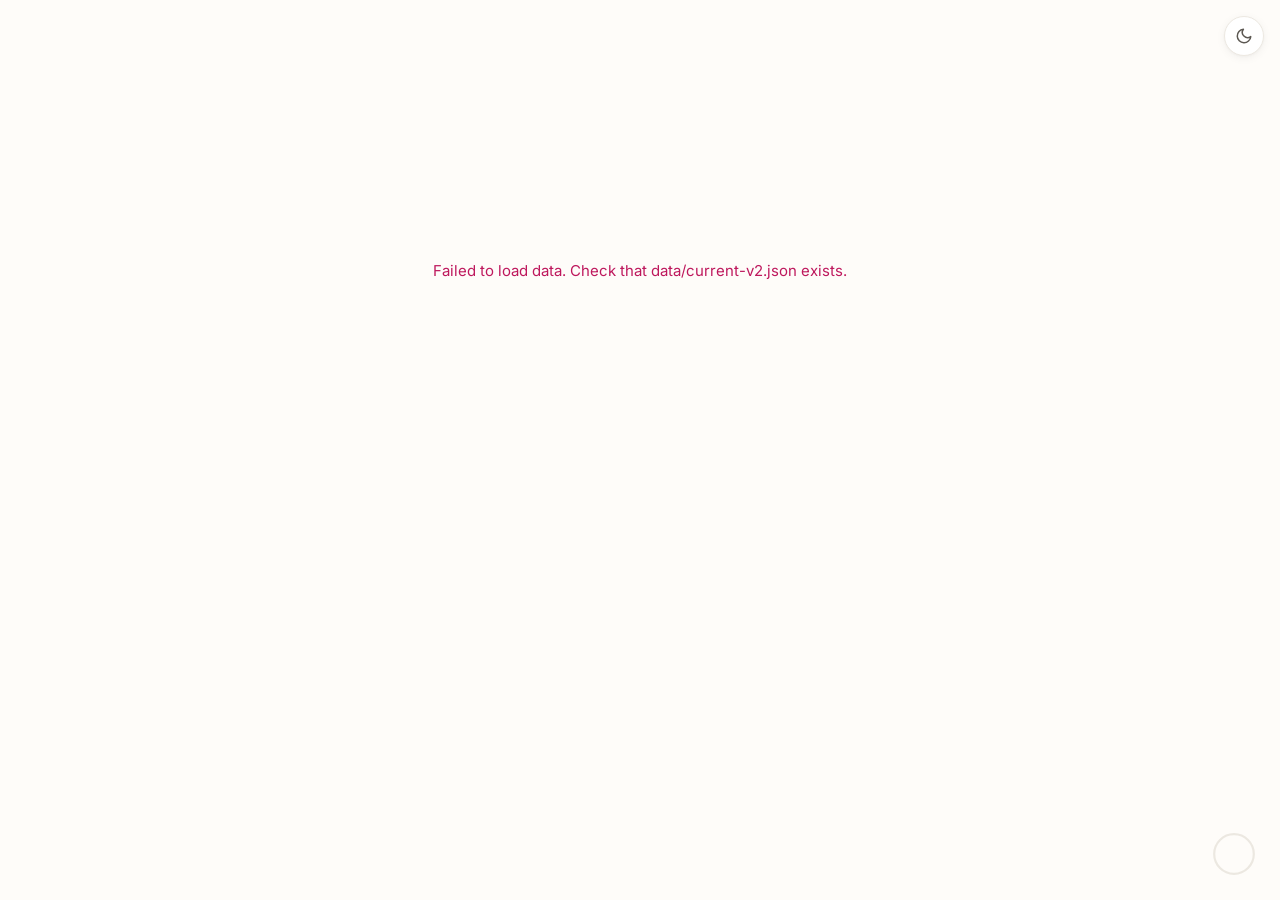
==== commit 600f7130: "March 27 – April 6: Google News, Salesloft, SFDC enrichment, blacklist, impact analysis New features" ====
--- a/site/index.html
+++ b/site/index.html
@@ -263,6 +263,7 @@
 .rank-label-intent_international { background: #ccfbf1; color: #0f766e; }
 .rank-label-intent_marketing { background: #ffedd5; color: #c2410c; }
 .rank-label-intent_b2b { background: #dbeafe; color: #1d4ed8; }
+.rank-label-g2_intent { background: #fef3c7; color: #b45309; }
 .rank-label-new_people { background: var(--accent2-light); color: var(--accent2); }
 .rank-label-activity { background: var(--warm-light); color: var(--warm); }
 .top-title { font-family: var(--font-serif); font-size: 17px; font-weight: 400; color: var(--text-1); margin-bottom: 4px; line-height: 1.3; }
@@ -279,6 +280,8 @@
 .team-lead { font-size: 13px; color: var(--text-3); font-weight: 500; }
 .team-summary { display: flex; gap: 8px; margin-left: auto; flex-wrap: wrap; }
 .team-pill { display: inline-block; padding: 2px 9px; border-radius: 10px; font-size: 11px; font-weight: 600; }
+.coach-link { cursor: pointer; color: var(--accent2); transition: opacity .15s; }
+.coach-link:hover { opacity: .75; text-decoration: underline; }
 
 /* ── Seller grid ── */
 .sellers-grid { display: grid; grid-template-columns: repeat(auto-fill, minmax(280px, 1fr)); gap: 14px; }
@@ -301,6 +304,7 @@
 .pill-intent_international { background: #ccfbf1; color: #0f766e; }
 .pill-intent_marketing { background: #ffedd5; color: #c2410c; }
 .pill-intent_b2b { background: #dbeafe; color: #1d4ed8; }
+.pill-g2_intent { background: #fef3c7; color: #b45309; }
 .pill-hvp { background: var(--rose-light); color: var(--rose); }
 .pill-hvp_all { background: var(--rose-light); color: var(--rose); }
 .pill-people,.pill-new_people { background: var(--accent2-light); color: var(--accent2); }
@@ -340,6 +344,8 @@
 .stat-pill-intent_marketing .stat-pill-num { color: var(--warm); }
 .stat-pill-intent_b2b { background: #dbeafe; border-color: #93c5fd; }
 .stat-pill-intent_b2b .stat-pill-num { color: #1d4ed8; }
+.stat-pill-g2_intent { background: #fef3c7; border-color: #fcd34d; }
+.stat-pill-g2_intent .stat-pill-num { color: #b45309; }
 .stat-pill-new_people,.stat-pill-activity { background: var(--accent2-light); border-color: var(--accent2-soft); }
 .stat-pill-new_people .stat-pill-num,.stat-pill-activity .stat-pill-num { color: var(--accent2); }
 .stat-pill-all_mqa { background: var(--slate-light); border-color: var(--slate-soft); }
@@ -386,6 +392,7 @@
 .badge-intent_international { background: #ccfbf1; color: #0f766e; }
 .badge-intent_marketing { background: #ffedd5; color: #c2410c; }
 .badge-intent_b2b { background: #dbeafe; color: #1d4ed8; }
+.badge-g2_intent { background: #fef3c7; color: #b45309; }
 .badge-hvp { background: var(--rose-light); color: var(--rose); }
 .badge-hvp_all { background: var(--rose-light); color: var(--rose); }
 .badge-people,.badge-new_people { background: var(--accent2-light); color: var(--accent2); }
@@ -802,9 +809,9 @@
   });
 }
 
-var TYPE_CLS = { mqa:'mqa', mqa_new:'mqa_new', hvp:'hvp', hvp_all:'hvp_all', new_people:'new_people', activity:'activity', all_mqa:'all_mqa', top_leads:'top_leads', anz_high_intent:'anz_high_intent', anz_new_people:'anz_new_people', anz_activity:'anz_activity', anz_website_visits:'anz_website_visits', intent_agentic:'intent_agentic', intent_compete:'intent_compete', intent_international:'intent_international', intent_marketing:'intent_marketing', intent_b2b:'intent_b2b' };
+var TYPE_CLS = { mqa:'mqa', mqa_new:'mqa_new', hvp:'hvp', hvp_all:'hvp_all', new_people:'new_people', activity:'activity', all_mqa:'all_mqa', top_leads:'top_leads', anz_high_intent:'anz_high_intent', anz_new_people:'anz_new_people', anz_activity:'anz_activity', anz_website_visits:'anz_website_visits', intent_agentic:'intent_agentic', intent_compete:'intent_compete', intent_international:'intent_international', intent_marketing:'intent_marketing', intent_b2b:'intent_b2b', g2_intent:'g2_intent' };
 var RANK_BG = ['rank-bg-1','rank-bg-2','rank-bg-3','rank-bg-4','rank-bg-5'];
-var STAT_VIBES = { mqa_new:'newly qualified this week', hvp:'reconsidering Shopify', hvp_all:'browsing enterprise pages', new_people:'fresh contacts this week', activity:'actions they took', all_mqa:'your full MQA pipeline', anz_high_intent:'high intent, no sales touches', anz_new_people:'newly engaged this week', anz_activity:'recent contact activity', anz_website_visits:'website visits this week', intent_agentic:'AI & agentic commerce interest', intent_compete:'evaluating competitors', intent_international:'cross-border & global interest', intent_marketing:'marketing & growth interest', intent_b2b:'B2B & POS interest' };
+var STAT_VIBES = { mqa_new:'newly qualified this week', hvp:'reconsidering Shopify', hvp_all:'browsing enterprise pages', new_people:'fresh contacts this week', activity:'actions they took', all_mqa:'your full MQA pipeline', anz_high_intent:'high intent, no sales touches', anz_new_people:'newly engaged this week', anz_activity:'recent contact activity', anz_website_visits:'website visits this week', intent_agentic:'AI & agentic commerce interest', intent_compete:'evaluating competitors', intent_international:'cross-border & global interest', intent_marketing:'marketing & growth interest', intent_b2b:'B2B & POS interest', g2_intent:'actively comparing vendors on G2' };
 
 function badgeCls(t) { return 'badge-' + (TYPE_CLS[t] || t); }
 function pillCls(t) { return 'pill-' + (TYPE_CLS[t] || t); }
@@ -835,7 +842,8 @@
   anz_high_intent: { q:'What are High Intent Accounts?', a:'Accounts showing strong engagement signals in the last 7 days that have not been contacted by sales yet. These are your warmest untouched accounts \u2014 prioritize outreach here.' },
   anz_new_people: { q:'Who are newly engaged people?', a:'Contacts who engaged with Shopify for the first time this week. Fresh inbound signals from people who weren\u2019t previously on your radar.' },
   anz_activity: { q:'What is Contact Activity?', a:'Specific activities (events, webinars, email clicks, campaigns) from contacts at your accounts. Use these details to personalize outreach based on what they actually interacted with.' },
-  anz_website_visits: { q:'What are Website Visits?', a:'Accounts visiting Shopify pages in the last 7 days, grouped by account to show which companies are actively researching Shopify right now.' }
+  anz_website_visits: { q:'What are Website Visits?', a:'Accounts visiting Shopify pages in the last 7 days, grouped by account to show which companies are actively researching Shopify right now.' },
+  g2_intent: { q:'What is G2 Research?', a:'G2 is a software review and comparison site where buyers research and evaluate vendors before making a decision. When an account appears here, it means someone at that company is actively on G2 comparing commerce platforms right now — not just passively browsing. This is one of the strongest buying intent signals available. Account Grade (A–D) is Demandbase\'s fit score for how well the account matches Shopify\'s ICP. Reach out while they\'re actively in evaluation mode.' }
 };
 
 function openModal(type) {
@@ -1088,7 +1096,7 @@
   var totalMqa = mqaReps.reduce(function(s, rid) { return s + (DATA.sellers[rid].summary.mqa_new || 0); }, 0);
   if (totalMqa > 0) {
     var names = mqaReps.map(function(rid) { return DATA.sellers[rid].name.split(' ')[0]; });
-    parts.push(totalMqa + ' new MQA account' + (totalMqa > 1 ? 's' : '') + ' this week \u2014 ' + names.join(' and ') + ' should be your first check-ins.');
+    parts.push(totalMqa + ' new MQA account' + (totalMqa > 1 ? 's' : '') + ' this week \u2014 check in with ' + names.join(' and ') + ' first.');
   }
 
   var topAccts = computeTeamTopAccounts(repIds, 1);
@@ -1227,6 +1235,23 @@
         html += '<div style="display:flex;gap:12px;flex-wrap:wrap;margin-top:4px;">';
         html += '<a href="' + esc(ad.sfdc_url) + '" target="_blank" rel="noopener" style="font-size:12px;color:var(--accent2);text-decoration:none;font-weight:500;">View in SFDC \u2197</a>';
         html += '</div>';
+      }
+      // Recent news (coach view)
+      var coachNews = (DATA.account_news || {})[acc.name.toLowerCase()] || [];
+      if (coachNews.length > 0) {
+        html += '<div style="margin-top:10px;padding:10px 12px;background:var(--bg);border-radius:8px;">';
+        html += '<div style="font-size:10px;font-weight:700;text-transform:uppercase;letter-spacing:.08em;color:var(--text-3);margin-bottom:6px;">\uD83D\uDCF0 Recent news</div>';
+        html += '<div style="display:flex;flex-direction:column;gap:6px;">';
+        coachNews.forEach(function(article) {
+          html += '<div style="font-size:12px;">';
+          html += '<a href="' + esc(article.url) + '" target="_blank" rel="noopener" style="color:var(--text-1);text-decoration:none;font-weight:500;line-height:1.5;">' + esc(article.title) + '</a>';
+          html += '<div style="font-size:11px;color:var(--text-3);margin-top:1px;">';
+          if (article.source) html += esc(article.source);
+          if (article.source && article.date) html += ' \u00B7 ';
+          if (article.date) html += esc(article.date);
+          html += '</div></div>';
+        });
+        html += '</div></div>';
       }
       html += '<div class="coach-rep-drill" data-seller="' + esc(acc.repId) + '">View ' + esc(acc.repName) + '\u2019s full report \u2192</div>';
       html += '</div></div>';
@@ -1488,15 +1513,35 @@
     if (!s || s.summary.total === 0) return '';
     var typesPresent = types.filter(function(t) { return s.summary[t] > 0; }).join(' ');
     var sellerRegion = s.region || 'NA';
+
+    // Compute the same 4 key stats as the seller page header
+    var mqaCount  = s.summary.mqa_new || 0;
+    var hvpCount  = s.summary.hvp || 0;
+    var peopleCount = (s.summary.activity || 0) + (s.summary.new_people || 0);
+    var intentCount = ['intent_agentic','intent_compete','intent_international','intent_marketing','intent_b2b']
+      .reduce(function(sum, t) { return sum + (s.summary[t] || 0); }, 0);
+
+    var stats = [];
+    if (mqaCount > 0)     stats.push({ n: mqaCount,     l: 'New MQA',   cls: 'mqa_new' });
+    if (hvpCount > 0)     stats.push({ n: hvpCount,     l: 'Prev. CL',  cls: 'hvp' });
+    if (peopleCount > 0)  stats.push({ n: peopleCount,  l: 'Engaged',   cls: 'new_people' });
+    if (intentCount > 0)  stats.push({ n: intentCount,  l: 'Intent',    cls: 'intent_compete' });
+
     var c = '';
     c += '<div class="seller-card reveal" data-seller="' + esc(sid) + '" data-name="' + esc(s.name.toLowerCase()) + '" data-types="' + typesPresent + '" data-region="' + esc(sellerRegion) + '" tabindex="0" role="button" aria-label="View ' + esc(s.name) + ' report">';
-    var mqaDot = (s.summary.mqa_new > 0 || s.summary.anz_high_intent > 0) ? '<span class="seller-mqa-indicator" title="Has hot accounts"></span>' : '';
-    c += '<div class="seller-head"><span class="seller-name">' + esc(s.name) + mqaDot + '</span><span class="seller-total">' + s.summary.total + ' signals</span></div>';
-    c += '<div class="seller-pills">';
-    types.forEach(function(t) {
-      if (s.summary[t] > 0) c += '<span class="pill ' + pillCls(t) + '">' + s.summary[t] + ' ' + DATA.signal_types[t].short_label + '</span>';
-    });
-    c += '</div></div>';
+    var mqaDot = (mqaCount > 0 || s.summary.anz_high_intent > 0) ? '<span class="seller-mqa-indicator" title="Has hot accounts"></span>' : '';
+    c += '<div class="seller-head"><span class="seller-name">' + esc(s.name) + mqaDot + '</span></div>';
+    if (stats.length > 0) {
+      c += '<div style="display:grid;grid-template-columns:repeat(' + Math.min(stats.length, 4) + ',1fr);gap:1px;background:var(--border);border:1px solid var(--border);border-radius:10px;overflow:hidden;margin-top:10px;">';
+      stats.forEach(function(st) {
+        c += '<div style="background:var(--bg-card);padding:7px 6px;text-align:center;">';
+        c += '<div style="font-family:var(--font-serif);font-size:16px;color:var(--text-1);line-height:1;">' + st.n + '</div>';
+        c += '<div style="font-size:10px;color:var(--text-3);margin-top:2px;line-height:1.2;">' + esc(st.l) + '</div>';
+        c += '</div>';
+      });
+      c += '</div>';
+    }
+    c += '</div>';
     return c;
   }
 
@@ -1509,16 +1554,34 @@
     var hasSignals = teamSellers.some(function(sid) { return sellers[sid] && sellers[sid].summary.total > 0; });
     if (!hasSignals) return;
 
+    // Team-level key stats
+    var tMqa     = team.summary.mqa_new || 0;
+    var tHvp     = team.summary.hvp || 0;
+    var tPeople  = (team.summary.activity || 0) + (team.summary.new_people || 0);
+    var tIntent  = ['intent_agentic','intent_compete','intent_international','intent_marketing','intent_b2b']
+      .reduce(function(sum, t) { return sum + (team.summary[t] || 0); }, 0);
+    var teamStats = [];
+    if (tMqa > 0)    teamStats.push(tMqa + ' New MQA');
+    if (tHvp > 0)    teamStats.push(tHvp + ' Prev. CL');
+    if (tPeople > 0) teamStats.push(tPeople + ' engaged');
+    if (tIntent > 0) teamStats.push(tIntent + ' intent');
+
+    var coachSlug = team.lead ? nameToSlug(team.lead) : null;
+
     html += '<div class="team-group reveal" data-team="' + esc(tn) + '" data-region="' + esc(teamRegion) + '">';
     html += '<div class="team-header">';
     html += '<span class="team-name">' + esc(tn) + (showRegionFilter ? '<span class="region-tag">' + esc(teamRegion) + '</span>' : '') + '</span>';
-    if (team.lead) html += '<span class="team-lead">' + esc(team.lead) + '</span>';
-    html += '<span class="team-summary">';
-    types.forEach(function(t) {
-      var count = team.summary[t] || 0;
-      if (count > 0) html += '<span class="team-pill ' + pillCls(t) + '">' + count + ' ' + DATA.signal_types[t].short_label + '</span>';
-    });
-    html += '</span></div>';
+    if (team.lead) {
+      if (coachSlug) {
+        html += '<span class="team-lead coach-link" data-coach="' + esc(coachSlug) + '" tabindex="0" role="link" title="View coach view">' + esc(team.lead) + ' \u2197</span>';
+      } else {
+        html += '<span class="team-lead">' + esc(team.lead) + '</span>';
+      }
+    }
+    if (teamStats.length > 0) {
+      html += '<span style="font-size:11px;color:var(--text-3);margin-left:auto;">' + teamStats.join(' \u00B7 ') + '</span>';
+    }
+    html += '</div>';
     html += '<div class="sellers-grid">';
     teamSellers.forEach(function(sid) { html += renderSellerCard(sid); });
     html += '</div></div>';
@@ -1573,7 +1636,7 @@
    Top Accounts — priority scoring + render
    ═══════════════════════════════════════════ */
 var SIGNAL_WEIGHTS = {
-  mqa_new:100, hvp:80, intent_compete:60, hvp_all:40,
+  mqa_new:100, hvp:80, intent_compete:60, g2_intent:55, hvp_all:40,
   intent_agentic:35, intent_international:30,
   intent_marketing:25, intent_b2b:25,
   new_people:20, activity:15, all_mqa:10
@@ -1789,135 +1852,167 @@
     buildAccountTags(acc).forEach(function(t) { html += '<span class="badge ' + t.c + '" style="font-size:11px;padding:2px 8px;">' + esc(t.l) + '</span>'; });
     html += '</div></div><div class="priority-expand">\u2304</div></div>';
 
-    // Expanded detail
-    var ad = (DATA.account_details || {})[acc.name.toLowerCase()] || {};
-    html += '<div class="priority-detail">';
-
-    // Account overview / brief — richest available source
-    var overview = ad.merchant_overview || ad.description;
-    if (overview) {
-      html += '<div style="font-size:12px;color:var(--text-2);line-height:1.7;margin-bottom:12px;padding:12px 16px;background:var(--bg);border-radius:8px;border-left:3px solid var(--accent-soft);">' + esc(overview) + '</div>';
-    } else {
-      var mqaRow = acc.details.mqa_new;
-      if (mqaRow && mqaRow.brief) html += '<div style="font-size:12px;color:var(--text-2);margin-bottom:12px;padding:12px 16px;background:var(--bg);border-radius:8px;">\uD83D\uDCA1 ' + esc(mqaRow.brief) + '</div>';
-    }
-
-    // Outreach angle
-    var acctSuggestion = suggestAccountOutreach(acc);
-    if (acctSuggestion.length > 0) {
-      html += '<div style="margin-bottom:14px;padding:12px 14px;background:var(--accent-light);border-radius:8px;border-left:3px solid var(--accent);">';
-      html += '<div style="font-size:10px;font-weight:700;text-transform:uppercase;letter-spacing:.08em;color:var(--accent);margin-bottom:6px;">Outreach angle</div>';
-      acctSuggestion.forEach(function(line) {
-        html += '<div style="font-size:12px;color:var(--text-2);line-height:1.65;padding-left:10px;position:relative;margin-bottom:4px;">';
-        html += '<span style="position:absolute;left:0;color:var(--accent);">\u203A</span>' + esc(line);
-        html += '</div>';
-      });
+    html += renderAccountCardExpanded(acc, peopleLookup);
+    html += '</div>';
+  });
+
+  html += '</div>';
+  return html;
+}
+
+/* ═══════════════════════════════════════════
+   Shared expanded card detail renderer
+   Used by Top Accounts and G2 Research sections
+   ═══════════════════════════════════════════ */
+function renderAccountCardExpanded(acc, peopleLookup) {
+  var html = '';
+  var ad = (DATA.account_details || {})[acc.name.toLowerCase()] || {};
+  html += '<div class="priority-detail">';
+
+  // Account overview / brief — richest available source
+  var overview = ad.merchant_overview || ad.description;
+  if (overview) {
+    html += '<div style="font-size:12px;color:var(--text-2);line-height:1.7;margin-bottom:12px;padding:12px 16px;background:var(--bg);border-radius:8px;border-left:3px solid var(--accent-soft);">' + esc(overview) + '</div>';
+  } else {
+    var mqaRow = acc.details && acc.details.mqa_new;
+    if (mqaRow && mqaRow.brief) html += '<div style="font-size:12px;color:var(--text-2);margin-bottom:12px;padding:12px 16px;background:var(--bg);border-radius:8px;">\uD83D\uDCA1 ' + esc(mqaRow.brief) + '</div>';
+  }
+
+  // Outreach angle
+  var acctSuggestion = suggestAccountOutreach(acc);
+  if (acctSuggestion.length > 0) {
+    html += '<div style="margin-bottom:14px;padding:12px 14px;background:var(--accent-light);border-radius:8px;border-left:3px solid var(--accent);">';
+    html += '<div style="font-size:10px;font-weight:700;text-transform:uppercase;letter-spacing:.08em;color:var(--accent);margin-bottom:6px;">Outreach angle</div>';
+    acctSuggestion.forEach(function(line) {
+      html += '<div style="font-size:12px;color:var(--text-2);line-height:1.65;padding-left:10px;position:relative;margin-bottom:4px;">';
+      html += '<span style="position:absolute;left:0;color:var(--accent);">\u203A</span>' + esc(line);
       html += '</div>';
-    }
-
-    // Account facts row
-    var facts = [];
-    if (ad.industry) facts.push(ad.industry);
-    if (ad.city && ad.country) facts.push(ad.city + ', ' + ad.country);
-    else if (ad.country) facts.push(ad.country);
-    if (ad.employees) facts.push(parseInt(ad.employees).toLocaleString() + ' employees');
-    if (ad.revenue_usd) {
-      var rev = parseFloat(ad.revenue_usd);
-      var revStr = rev >= 1e9 ? '$' + (rev/1e9).toFixed(1) + 'B' : rev >= 1e6 ? '$' + Math.round(rev/1e6) + 'M' : '$' + Math.round(rev).toLocaleString();
-      facts.push(revStr + ' revenue');
-    } else if (ad.annual_online_revenue) {
-      facts.push(ad.annual_online_revenue + ' online revenue');
-    }
-    if (facts.length > 0) {
-      html += '<div class="priority-detail-row"><span class="priority-detail-icon">\uD83C\uDFE2</span><span>' + esc(facts.join(' \u00B7 ')) + '</span></div>';
-    }
-
-    // Tech stack
-    var tech = [];
-    if (ad.ecomm_platform) tech.push('Ecomm: ' + ad.ecomm_platform);
-    if (ad.pos_solution) tech.push('POS: ' + ad.pos_solution);
-    var anyRow = acc.details.mqa_new || acc.details.hvp_all || acc.details.hvp || {};
-    if (!ad.ecomm_platform && anyRow.platform) tech.push('Platform: ' + anyRow.platform);
-    if (tech.length > 0) {
-      html += '<div class="priority-detail-row"><span class="priority-detail-icon">\uD83D\uDDA5</span><span>' + esc(tech.join(' \u00B7 ')) + '</span></div>';
-    }
-
-    // Competitor contract end date — timing signal
-    if (ad.competitor_contract_end) {
-      html += '<div class="priority-detail-row"><span class="priority-detail-icon">\uD83D\uDCC5</span><span><span class="priority-detail-label">Competitor contract ends</span>' + esc(ad.competitor_contract_end) + ' — good timing for outreach</span></div>';
-    }
-
-    // Pages visited from Demandbase
-    if (anyRow.pages_visited) {
-      html += '<div class="priority-detail-row"><span class="priority-detail-icon">\uD83D\uDCC4</span><span><span class="priority-detail-label">Pages researched</span>' + esc(anyRow.pages_visited) + '</span></div>';
-    }
-
-    // Intent keywords
-    if (acc.keywords.length > 0) {
-      html += '<div class="priority-detail-row"><span class="priority-detail-icon">\uD83C\uDFF7</span><span><span class="priority-detail-label">Intent keywords </span>';
-      acc.keywords.slice(0,10).forEach(function(k){ html += '<span class="kw-chip">' + esc(k) + '</span>'; });
-      html += '</span></div>';
-    }
-
-    // At-risk notes
-    if (ad.why_at_risk) {
-      html += '<div class="priority-detail-row"><span class="priority-detail-icon">\u26A0\uFE0F</span><span><span class="priority-detail-label">Risk note</span>' + esc(ad.why_at_risk) + '</span></div>';
-    }
-
-    // SFDC deal + activity
-    var sfdc = acc.sfdc;
-    if (sfdc) {
-      if (sfdc.open_opps && sfdc.open_opps[0]) {
-        var o = sfdc.open_opps[0];
-        var oppStr = (o.stage || 'Open Deal') + (o.acv_str ? ' \u00B7 ' + o.acv_str : '') + (o.close_date ? ' \u00B7 closes ' + o.close_date : '');
-        html += '<div class="priority-detail-row"><span class="priority-detail-icon">\uD83D\uDCCA</span><span><span class="priority-detail-label">Open deal</span>' + esc(oppStr) + '</span></div>';
-      }
-      if (sfdc.no_activity) {
-        html += '<div class="priority-detail-row"><span class="priority-detail-icon">\u23F1</span><span><span class="priority-detail-label">Last SFDC activity</span>No activity on record</span></div>';
-      } else if (sfdc.days_since_activity != null) {
-        html += '<div class="priority-detail-row"><span class="priority-detail-icon">\u23F1</span><span><span class="priority-detail-label">Last SFDC activity</span>' + esc(sfdc.days_since_activity === 0 ? 'Today' : sfdc.days_since_activity + ' days ago') + '</span></div>';
-      }
-      if (sfdc.engaged_contacts && sfdc.engaged_contacts.length > 0) {
-        html += '<div class="priority-detail-row" style="align-items:flex-start;"><span class="priority-detail-icon">\uD83D\uDC64</span><span style="flex:1;"><span class="priority-detail-label">SFDC contacts engaged (90d)</span>';
-        html += '<div style="margin-top:5px;display:flex;flex-direction:column;gap:4px;">';
-        sfdc.engaged_contacts.forEach(function(c) {
-          html += '<div style="font-size:12px;color:var(--text-2);">';
-          if (c.name) html += '<span style="color:var(--text-1);font-weight:500;">' + esc(c.name) + '</span>';
-          if (c.name && c.title) html += ' \u00B7 ';
-          if (c.title) html += esc(c.title);
-          html += '</div>';
-        });
-        html += '</div></span></div>';
-      } else if (sfdc.engaged_contact_titles && sfdc.engaged_contact_titles.length > 0) {
-        html += '<div class="priority-detail-row"><span class="priority-detail-icon">\uD83D\uDC64</span><span><span class="priority-detail-label">SFDC contacts engaged (90d)</span>' + esc(sfdc.engaged_contact_titles.slice(0,3).join(', ')) + '</span></div>';
-      }
-    }
-
-    // SFDC activity history for this account
-    var acctActivities = (DATA.account_activities || {})[acc.name.toLowerCase()] || [];
-    if (acctActivities.length > 0) {
-      html += '<div class="priority-detail-row" style="align-items:flex-start;"><span class="priority-detail-icon">\uD83D\uDCCB</span><span style="flex:1;">';
-      html += '<span class="priority-detail-label">Recent SFDC activity</span>';
-      html += '<div style="margin-top:6px;display:flex;flex-direction:column;gap:5px;">';
-      acctActivities.forEach(function(act) {
-        var typeLabel = act.type || 'Activity';
-        var typeColor = act.type === 'Email' ? 'var(--accent2)' : act.type === 'Call' ? 'var(--teal)' : 'var(--warm)';
-        html += '<div style="display:flex;align-items:flex-start;gap:8px;font-size:12px;">';
-        html += '<span style="font-weight:700;color:' + typeColor + ';white-space:nowrap;min-width:44px;">' + esc(typeLabel) + '</span>';
-        html += '<span style="color:var(--text-2);flex:1;">';
-        var contactLabel = act.contact_name || act.contact_title || '';
-        if (contactLabel) html += '<span style="color:var(--text-1);font-weight:500;">' + esc(contactLabel) + '</span>';
-        if (act.contact_name && act.contact_title) html += ' <span style="color:var(--text-3);">(' + esc(act.contact_title) + ')</span>';
-        if (contactLabel) html += ' \u00B7 ';
-        html += esc(act.subject || '');
-        html += '</span>';
-        if (act.date) html += '<span style="color:var(--text-3);white-space:nowrap;margin-left:6px;">' + esc(act.date) + '</span>';
+    });
+    html += '</div>';
+  }
+
+  // Account facts row
+  var facts = [];
+  if (ad.industry) facts.push(ad.industry);
+  if (ad.city && ad.country) facts.push(ad.city + ', ' + ad.country);
+  else if (ad.country) facts.push(ad.country);
+  if (ad.employees) facts.push(parseInt(ad.employees).toLocaleString() + ' employees');
+  if (ad.revenue_usd) {
+    var rev = parseFloat(ad.revenue_usd);
+    var revStr = rev >= 1e9 ? '$' + (rev/1e9).toFixed(1) + 'B' : rev >= 1e6 ? '$' + Math.round(rev/1e6) + 'M' : '$' + Math.round(rev).toLocaleString();
+    facts.push(revStr + ' revenue');
+  } else if (ad.annual_online_revenue) {
+    facts.push(ad.annual_online_revenue + ' online revenue');
+  }
+  if (facts.length > 0) {
+    html += '<div class="priority-detail-row"><span class="priority-detail-icon">\uD83C\uDFE2</span><span>' + esc(facts.join(' \u00B7 ')) + '</span></div>';
+  }
+
+  // Tech stack
+  var tech = [];
+  if (ad.ecomm_platform) tech.push('Ecomm: ' + ad.ecomm_platform);
+  if (ad.pos_solution) tech.push('POS: ' + ad.pos_solution);
+  var anyRow = (acc.details && (acc.details.mqa_new || acc.details.hvp_all || acc.details.hvp || acc.details.g2_intent)) || {};
+  if (!ad.ecomm_platform && anyRow.platform) tech.push('Platform: ' + anyRow.platform);
+  if (tech.length > 0) {
+    html += '<div class="priority-detail-row"><span class="priority-detail-icon">\uD83D\uDDA5</span><span>' + esc(tech.join(' \u00B7 ')) + '</span></div>';
+  }
+
+  // Competitor contract end date — timing signal
+  if (ad.competitor_contract_end) {
+    html += '<div class="priority-detail-row"><span class="priority-detail-icon">\uD83D\uDCC5</span><span><span class="priority-detail-label">Competitor contract ends</span>' + esc(ad.competitor_contract_end) + ' — good timing for outreach</span></div>';
+  }
+
+  // Pages visited from Demandbase
+  if (anyRow.pages_visited) {
+    html += '<div class="priority-detail-row"><span class="priority-detail-icon">\uD83D\uDCC4</span><span><span class="priority-detail-label">Pages researched</span>' + esc(anyRow.pages_visited) + '</span></div>';
+  }
+
+  // Intent keywords
+  if (acc.keywords && acc.keywords.length > 0) {
+    html += '<div class="priority-detail-row"><span class="priority-detail-icon">\uD83C\uDFF7</span><span><span class="priority-detail-label">Intent keywords </span>';
+    acc.keywords.slice(0,10).forEach(function(k){ html += '<span class="kw-chip">' + esc(k) + '</span>'; });
+    html += '</span></div>';
+  }
+
+  // At-risk notes
+  if (ad.why_at_risk) {
+    html += '<div class="priority-detail-row"><span class="priority-detail-icon">\u26A0\uFE0F</span><span><span class="priority-detail-label">Risk note</span>' + esc(ad.why_at_risk) + '</span></div>';
+  }
+
+  // SFDC deal + activity
+  var sfdc = acc.sfdc;
+  if (sfdc) {
+    if (sfdc.open_opps && sfdc.open_opps[0]) {
+      var o = sfdc.open_opps[0];
+      var oppStr = (o.stage || 'Open Deal') + (o.acv_str ? ' \u00B7 ' + o.acv_str : '') + (o.close_date ? ' \u00B7 closes ' + o.close_date : '');
+      html += '<div class="priority-detail-row"><span class="priority-detail-icon">\uD83D\uDCCA</span><span><span class="priority-detail-label">Open deal</span>' + esc(oppStr) + '</span></div>';
+    }
+    if (sfdc.no_activity) {
+      html += '<div class="priority-detail-row"><span class="priority-detail-icon">\u23F1</span><span><span class="priority-detail-label">Last SFDC activity</span>No activity on record</span></div>';
+    } else if (sfdc.days_since_activity != null) {
+      html += '<div class="priority-detail-row"><span class="priority-detail-icon">\u23F1</span><span><span class="priority-detail-label">Last SFDC activity</span>' + esc(sfdc.days_since_activity === 0 ? 'Today' : sfdc.days_since_activity + ' days ago') + '</span></div>';
+    }
+    if (sfdc.engaged_contacts && sfdc.engaged_contacts.length > 0) {
+      html += '<div class="priority-detail-row" style="align-items:flex-start;"><span class="priority-detail-icon">\uD83D\uDC64</span><span style="flex:1;"><span class="priority-detail-label">SFDC contacts engaged (90d)</span>';
+      html += '<div style="margin-top:5px;display:flex;flex-direction:column;gap:4px;">';
+      sfdc.engaged_contacts.forEach(function(c) {
+        html += '<div style="font-size:12px;color:var(--text-2);">';
+        if (c.name) html += '<span style="color:var(--text-1);font-weight:500;">' + esc(c.name) + '</span>';
+        if (c.name && c.title) html += ' \u00B7 ';
+        if (c.title) html += esc(c.title);
         html += '</div>';
       });
       html += '</div></span></div>';
-    }
-
-    // People who engaged at this account (from Demandbase activity/new_people)
+    } else if (sfdc.engaged_contact_titles && sfdc.engaged_contact_titles.length > 0) {
+      html += '<div class="priority-detail-row"><span class="priority-detail-icon">\uD83D\uDC64</span><span><span class="priority-detail-label">SFDC contacts engaged (90d)</span>' + esc(sfdc.engaged_contact_titles.slice(0,3).join(', ')) + '</span></div>';
+    }
+  }
+
+  // SFDC activity history for this account
+  var acctActivities = (DATA.account_activities || {})[acc.name.toLowerCase()] || [];
+  if (acctActivities.length > 0) {
+    html += '<div class="priority-detail-row" style="align-items:flex-start;"><span class="priority-detail-icon">\uD83D\uDCCB</span><span style="flex:1;">';
+    html += '<span class="priority-detail-label">Recent SFDC activity</span>';
+    html += '<div style="margin-top:6px;display:flex;flex-direction:column;gap:5px;">';
+    acctActivities.forEach(function(act) {
+      var typeLabel = act.type || 'Activity';
+      var typeColor = act.type === 'Email' ? 'var(--accent2)' : act.type === 'Call' ? 'var(--teal)' : 'var(--warm)';
+      html += '<div style="display:flex;align-items:flex-start;gap:8px;font-size:12px;">';
+      html += '<span style="font-weight:700;color:' + typeColor + ';white-space:nowrap;min-width:44px;">' + esc(typeLabel) + '</span>';
+      html += '<span style="color:var(--text-2);flex:1;">';
+      var contactLabel = act.contact_name || act.contact_title || '';
+      if (contactLabel) html += '<span style="color:var(--text-1);font-weight:500;">' + esc(contactLabel) + '</span>';
+      if (act.contact_name && act.contact_title) html += ' <span style="color:var(--text-3);">(' + esc(act.contact_title) + ')</span>';
+      if (contactLabel) html += ' \u00B7 ';
+      html += esc(act.subject || '');
+      html += '</span>';
+      if (act.date) html += '<span style="color:var(--text-3);white-space:nowrap;margin-left:6px;">' + esc(act.date) + '</span>';
+      html += '</div>';
+    });
+    html += '</div></span></div>';
+  }
+
+  // Recent news
+  var acctNews = (DATA.account_news || {})[acc.name.toLowerCase()] || [];
+  if (acctNews.length > 0) {
+    html += '<div class="priority-detail-row" style="align-items:flex-start;"><span class="priority-detail-icon">\uD83D\uDCF0</span><span style="flex:1;">';
+    html += '<span class="priority-detail-label">Recent news</span>';
+    html += '<div style="margin-top:6px;display:flex;flex-direction:column;gap:8px;">';
+    acctNews.forEach(function(article) {
+      html += '<div style="font-size:12px;">';
+      html += '<a href="' + esc(article.url) + '" target="_blank" rel="noopener" style="color:var(--text-1);text-decoration:none;font-weight:500;line-height:1.5;">' + esc(article.title) + '</a>';
+      html += '<div style="font-size:11px;color:var(--text-3);margin-top:2px;">';
+      if (article.source) html += esc(article.source);
+      if (article.source && article.date) html += ' \u00B7 ';
+      if (article.date) html += esc(article.date);
+      html += '</div></div>';
+    });
+    html += '</div></span></div>';
+  }
+
+  // People who engaged at this account (from Demandbase activity/new_people)
+  if (peopleLookup) {
     var acctPeople = peopleLookup[acc.name.toLowerCase()] || [];
     if (acctPeople.length > 0) {
       html += '<div class="priority-detail-row" style="align-items:flex-start;"><span class="priority-detail-icon">\uD83D\uDC65</span><span style="flex:1;">';
@@ -1928,7 +2023,6 @@
         html += '<div style="font-weight:600;font-size:13px;color:var(--text-1);">' + esc(p.full_name || '—') + '</div>';
         html += '<div style="font-size:12px;color:var(--text-2);margin-top:2px;">' + esc(p.title || '') + '</div>';
         if (p.details) html += '<div style="font-size:11px;color:var(--text-3);margin-top:3px;font-style:italic;">' + esc(p.details) + '</div>';
-        // SFDC last contact
         var sc = p.sfdc_contact || {};
         if (sc.in_sfdc && sc.days_since_contact != null) {
           var cls = sc.days_since_contact > 90 ? 'sfdc-cold' : sc.days_since_contact > 14 ? 'sfdc-warm' : 'sfdc-fresh';
@@ -1938,7 +2032,6 @@
         } else if (sc.in_sfdc === false) {
           html += '<div style="margin-top:5px;"><span class="sfdc-badge" style="font-size:10px;background:var(--bg-muted);color:var(--text-3);">Not in SFDC yet</span></div>';
         }
-        // Seniority
         if (p.seniority && p.seniority !== 'IC') {
           html += '<span style="float:right;margin-top:-28px;">' + renderSeniority(p.seniority) + '</span>';
         }
@@ -1946,17 +2039,15 @@
       });
       html += '</div></span></div>';
     }
-
-    // SFDC action links
-    var links = [];
-    if (ad.account_url) links.push('<a href="' + esc(ad.account_url) + '" target="_blank" rel="noopener" style="color:var(--accent);font-weight:600;font-size:12px;text-decoration:none;">View in SFDC \u2197</a>');
-    if (ad.new_opportunity_url) links.push('<a href="' + esc(ad.new_opportunity_url) + '" target="_blank" rel="noopener" style="color:var(--accent2);font-weight:600;font-size:12px;text-decoration:none;">+ Create Opportunity</a>');
-    if (links.length > 0) {
-      html += '<div class="priority-detail-row" style="margin-top:8px;"><span class="priority-detail-icon">\uD83D\uDD17</span><span style="display:flex;gap:16px;flex-wrap:wrap;">' + links.join('') + '</span></div>';
-    }
-
-    html += '</div></div>';
-  });
+  }
+
+  // SFDC action links
+  var links = [];
+  if (ad.account_url) links.push('<a href="' + esc(ad.account_url) + '" target="_blank" rel="noopener" style="color:var(--accent);font-weight:600;font-size:12px;text-decoration:none;">View in SFDC \u2197</a>');
+  if (ad.new_opportunity_url) links.push('<a href="' + esc(ad.new_opportunity_url) + '" target="_blank" rel="noopener" style="color:var(--accent2);font-weight:600;font-size:12px;text-decoration:none;">+ Create Opportunity</a>');
+  if (links.length > 0) {
+    html += '<div class="priority-detail-row" style="margin-top:8px;"><span class="priority-detail-icon">\uD83D\uDD17</span><span style="display:flex;gap:16px;flex-wrap:wrap;">' + links.join('') + '</span></div>';
+  }
 
   html += '</div>';
   return html;
@@ -1987,7 +2078,7 @@
         seen[key] = true;
         var accountName = (row.account || '').toLowerCase();
         var acctBoost = 0;
-        ['mqa_new','hvp','intent_compete','hvp_all','intent_agentic'].forEach(function(st) {
+        ['mqa_new','hvp','intent_compete','g2_intent','hvp_all','intent_agentic'].forEach(function(st) {
           if ((signals[st] || []).some(function(r2){ return (r2.account||'').toLowerCase() === accountName; })) {
             acctBoost += SIGNAL_WEIGHTS[st] || 0;
           }
@@ -2204,7 +2295,9 @@
       return (signals[st] || []).some(function(r) { return (r.account||'').toLowerCase() === accountLower; });
     });
   };
-  if (inSignal('intent_compete')) {
+  if (inSignal('g2_intent')) {
+    parts.push('Account is actively comparing vendors on G2 right now — they\'re in evaluation mode. Best time to reach out is this week, not next');
+  } else if (inSignal('intent_compete')) {
     parts.push('Account is actively evaluating competitors this week — ideal time to get in front of them');
   } else if (inSignal('intent_agentic')) {
     parts.push('Account is researching AI commerce — lead with Shopify\'s AI-native checkout and Sidekick');
@@ -2243,48 +2336,51 @@
 
   people.forEach(function(p, i) {
     var sc = p.sfdc_contact || {};
-    html += '<div class="person-card">';
-    html += '<div class="person-rank' + (i < 3 ? ' r'+(i+1) : '') + '">' + (i+1) + '</div>';
-    html += '<div class="person-body">';
-
-    // Name + title + company
-    html += '<div class="person-name">' + esc(p.name) + '</div>';
-    html += '<div class="person-meta">';
-    if (p.title) html += esc(p.title);
-    if (p.account) html += ' \u00B7 <strong>' + esc(p.account) + '</strong>';
-    html += '</div>';
-
-    // What they engaged with
-    if (p.engagements.length > 0) {
-      html += '<div style="font-size:12px;color:var(--text-3);margin-top:3px;font-style:italic;">';
-      html += esc(p.engagements.slice(0, 2).join(' · '));
-      html += '</div>';
-    }
-
-    // Tags row
-    html += '<div class="person-tags" style="margin-top:6px;">';
+    var cardId = 'person-card-' + i;
+    var rankCls = i < 3 ? ' r' + (i+1) : '';
+
+    html += '<div class="priority-card" id="' + cardId + '">';
+    // Collapsed header — rank + name + title + expand arrow
+    html += '<div class="priority-card-header" data-card="' + cardId + '">';
+    html += '<div class="priority-rank' + rankCls + '">' + (i+1) + '</div>';
+    html += '<div class="priority-body">';
+    html += '<div class="priority-name">' + esc(p.name) + '</div>';
+    var metaParts = [];
+    if (p.title) metaParts.push(esc(p.title));
+    if (p.account) metaParts.push('<strong>' + esc(p.account) + '</strong>');
+    if (metaParts.length) html += '<div class="priority-why">' + metaParts.join(' \u00B7 ') + '</div>';
+    // Compact tags row in header
+    html += '<div class="priority-tags">';
     if (p.seniority && p.seniority !== 'IC') html += renderSeniority(p.seniority);
     if (p.isHvpAccount) html += '<span class="badge badge-hvp" style="font-size:10px;padding:2px 7px;">\u21A9 Previously CL</span>';
     if (p.accountHot && !p.isHvpAccount) html += '<span class="badge badge-mqa_new" style="font-size:10px;padding:2px 7px;">\u2605 Hot account</span>';
-    // SFDC last contact
     if (sc.in_sfdc && sc.days_since_contact != null) {
       var dcls = sc.days_since_contact > 60 ? 'sfdc-cold' : sc.days_since_contact > 14 ? 'sfdc-warm' : 'sfdc-fresh';
-      var dlabel = sc.days_since_contact === 0 ? 'Contacted today' : sc.days_since_contact + ' days since contacted';
+      var dlabel = sc.days_since_contact === 0 ? 'Contacted today' : sc.days_since_contact + 'd since contact';
       html += '<span class="sfdc-badge ' + dcls + '" style="font-size:10px;">' + esc(dlabel) + '</span>';
-    } else if (sc.in_sfdc) {
-      html += '<span class="sfdc-badge sfdc-contacts" style="font-size:10px;">In SFDC</span>';
     } else if (sc.in_sfdc === false) {
       html += '<span class="sfdc-badge" style="font-size:10px;background:var(--bg-muted);color:var(--text-3);">Not in SFDC</span>';
     }
     html += '</div>';
-
-    // Outreach suggestion
+    html += '</div>'; // priority-body
+    html += '<div class="priority-expand">\u2304</div>';
+    html += '</div>'; // priority-card-header
+
+    // Expanded detail
+    html += '<div class="priority-detail">';
+
+    // What they engaged with
+    if (p.engagements.length > 0) {
+      html += '<div style="font-size:12px;color:var(--text-3);margin-bottom:10px;font-style:italic;line-height:1.6;">' + esc(p.engagements.slice(0,3).join(' \u00B7 ')) + '</div>';
+    }
+
+    // Outreach angle
     var suggestion = suggestOutreach(p, signals);
     if (suggestion.length > 0) {
-      html += '<div style="margin-top:8px;padding:10px 12px;background:var(--accent-light);border-radius:8px;border-left:3px solid var(--accent);">';
+      html += '<div style="margin-bottom:12px;padding:10px 12px;background:var(--accent-light);border-radius:8px;border-left:3px solid var(--accent);">';
       html += '<div style="font-size:10px;font-weight:700;text-transform:uppercase;letter-spacing:.08em;color:var(--accent);margin-bottom:5px;">Outreach angle</div>';
       suggestion.forEach(function(line) {
-        html += '<div style="font-size:12px;color:var(--text-2);line-height:1.6;padding-left:10px;position:relative;">';
+        html += '<div style="font-size:12px;color:var(--text-2);line-height:1.6;padding-left:10px;position:relative;margin-bottom:3px;">';
         html += '<span style="position:absolute;left:0;color:var(--accent);">\u203A</span>' + esc(line);
         html += '</div>';
       });
@@ -2296,13 +2392,125 @@
     if (sc.email) contactLinks.push('<a href="mailto:' + esc(sc.email) + '" style="font-size:12px;color:var(--accent);text-decoration:none;font-weight:500;">\u2709 ' + esc(sc.email) + '</a>');
     if (sc.contact_url) contactLinks.push('<a href="' + esc(sc.contact_url) + '" target="_blank" rel="noopener" style="font-size:12px;color:var(--accent2);text-decoration:none;font-weight:500;">View in SFDC \u2197</a>');
     if (contactLinks.length > 0) {
-      html += '<div style="margin-top:6px;display:flex;gap:14px;flex-wrap:wrap;">' + contactLinks.join('') + '</div>';
-    }
-
-    html += '</div></div>';
+      html += '<div style="display:flex;gap:14px;flex-wrap:wrap;">' + contactLinks.join('') + '</div>';
+    }
+
+    html += '</div>'; // priority-detail
+    html += '</div>'; // priority-card
   });
 
   html += '</div>';
+  return html;
+}
+
+function renderG2Section(signals) {
+  var rows = (signals.g2_intent || []);
+  if (!rows.length) return '';
+
+  // Build people lookup from activity/new_people (same as Top Accounts)
+  var peopleLookup = {};
+  ['activity', 'new_people'].forEach(function(st) {
+    (signals[st] || []).forEach(function(row) {
+      var key = (row.account || '').toLowerCase();
+      if (!key) return;
+      if (!peopleLookup[key]) peopleLookup[key] = [];
+      var already = peopleLookup[key].some(function(r) { return r.full_name === row.full_name; });
+      if (!already) peopleLookup[key].push(row);
+    });
+  });
+
+  // Sort: Grade A first, then by stage priority
+  var stageOrder = { 'MQA': 0, 'SAL Opportunity': 1, 'Intent': 2, 'Engaged': 3, 'Closed-Won': 4 };
+  var gradeOrder = { A: 0, B: 1, C: 2, D: 3 };
+  rows = rows.slice().sort(function(a, b) {
+    var ga = gradeOrder[a.grade] !== undefined ? gradeOrder[a.grade] : 9;
+    var gb = gradeOrder[b.grade] !== undefined ? gradeOrder[b.grade] : 9;
+    if (ga !== gb) return ga - gb;
+    var sa = stageOrder[a.journey_stage] !== undefined ? stageOrder[a.journey_stage] : 9;
+    var sb = stageOrder[b.journey_stage] !== undefined ? stageOrder[b.journey_stage] : 9;
+    return sa - sb;
+  });
+
+  var gradeBg    = { A: '#d1fae5', B: '#fef3c7', C: '#dbeafe', D: '#f3f4f6' };
+  var gradeColor = { A: '#065f46', B: '#92400e', C: '#1e3a5f', D: '#4b5563' };
+
+  var html = '<div class="top-section reveal" id="section-g2_intent">';
+  html += '<div class="top-section-label">🔍 Actively Researching on G2';
+  html += ' <button class="help-btn" data-help="g2_intent" aria-label="What is G2 Research?" style="margin-left:6px;">?</button>';
+  html += '</div>';
+
+  rows.forEach(function(row, i) {
+    var account  = row.account || '';
+    var grade    = row.grade || '';
+    var stage    = row.journey_stage || '';
+    var priority = row.priority || '';
+    var isCW     = (stage === 'Closed-Won');
+    var cardId   = 'g2-' + i;
+
+    // Build acc object in the same shape as computeTopAccounts outputs
+    var acc = {
+      name:        account,
+      signalTypes: ['g2_intent'],
+      sfdc:        row.sfdc || null,
+      keywords:    [],
+      details:     { g2_intent: row }
+    };
+
+    html += '<div class="priority-card" id="' + cardId + '">';
+    html += '<div class="priority-card-header" data-card="' + cardId + '">';
+
+    // Grade circle (replaces rank number)
+    html += '<div class="priority-rank" style="background:' + (gradeBg[grade]||'#f3f4f6') + ';color:' + (gradeColor[grade]||'#4b5563') + ';font-size:13px;font-weight:800;">' + (grade || '?') + '</div>';
+
+    html += '<div class="priority-body">';
+    html += '<div class="priority-name">' + esc(account) + '</div>';
+
+    // Why line — stage + G2 context
+    var whyParts = [];
+    if (isCW) {
+      whyParts.push('Existing customer — researching on G2');
+    } else if (stage === 'MQA') {
+      whyParts.push('MQA account actively comparing vendors on G2');
+    } else if (stage === 'SAL Opportunity') {
+      whyParts.push('Active opportunity — researching on G2 now');
+    } else if (stage === 'Intent') {
+      whyParts.push('Showing intent and comparing vendors on G2');
+    } else {
+      whyParts.push('Actively comparing vendors on G2');
+    }
+    html += '<div class="priority-why">' + esc(whyParts[0]) + '</div>';
+
+    // Tags — stage + priority fit segments
+    html += '<div class="priority-tags">';
+    if (isCW) {
+      html += '<span class="badge" style="background:#d1fae5;color:#065f46;font-size:11px;padding:2px 8px;">\u2713 Customer</span>';
+    } else if (stage) {
+      html += '<span class="badge badge-g2_intent" style="font-size:11px;padding:2px 8px;">' + esc(stage) + '</span>';
+    }
+    if (priority) {
+      priority.split(';').forEach(function(p) {
+        p = p.trim(); if (!p) return;
+        var isHigh = p.indexOf('High') !== -1;
+        html += '<span class="badge" style="font-size:11px;padding:2px 8px;background:' + (isHigh ? '#fef3c7' : 'var(--bg-muted)') + ';color:' + (isHigh ? '#b45309' : 'var(--text-3)') + ';">' + esc(p) + '</span>';
+      });
+    }
+    html += '</div>';
+    html += '</div>'; // priority-body
+    html += '<div class="priority-expand">\u2304</div>';
+    html += '</div>'; // priority-card-header
+
+    // SFDC badges inline (visible without expanding)
+    if (acc.sfdc) {
+      html += '<div style="padding:6px 16px 4px;">' + renderSfdcBadges(acc.sfdc) + '</div>';
+    }
+
+    // Expanded detail — same as Top Accounts
+    html += renderAccountCardExpanded(acc, peopleLookup);
+
+    html += '</div>'; // priority-card
+  });
+
+  html += '</div>'; // top-section
   return html;
 }
 
@@ -2449,11 +2657,14 @@
   html += renderTopAccounts(seller.signals);
   html += renderTopPeople(seller.signals);
 
+  // G2 Research section
+  html += renderG2Section(seller.signals);
+
   // Top Leads (Consumer team only)
   html += renderTopLeads(sellerId);
 
   // Signal sections — skip activity/new_people (Top People), hvp (merged into hvp_all), all intent + all_mqa (collapsed at bottom)
-  var SKIP_TYPES = ['activity', 'new_people', 'hvp', 'intent_agentic', 'intent_compete', 'intent_international', 'intent_marketing', 'intent_b2b', 'all_mqa'];
+  var SKIP_TYPES = ['activity', 'new_people', 'hvp', 'intent_agentic', 'intent_compete', 'intent_international', 'intent_marketing', 'intent_b2b', 'all_mqa', 'g2_intent'];
   var hasAnyData = false;
   types.forEach(function(t) {
     if (SKIP_TYPES.indexOf(t) !== -1) return;
@@ -2612,6 +2823,26 @@
           var what = (last.subject||'').replace(/^(Email:|Call:|Meeting:)\s*/i,'');
           html += '<div class="priority-detail-row"><span class="priority-detail-icon">\uD83D\uDCCB</span><span><span class="priority-detail-label">Last contact</span>' + esc([who,what,last.date].filter(Boolean).join(' \u00B7 ')) + '</span></div>';
         }
+
+        // HVP People — people from this account visiting high-value pages (2+ engagement pts)
+        var hvpPeople = (DATA.hvp_people_by_account || {})[(row.account||'').toLowerCase()] || [];
+        if (hvpPeople.length > 0) {
+          html += '<div class="priority-detail-row" style="align-items:flex-start;margin-top:10px;"><span class="priority-detail-icon">\uD83D\uDC65</span><span style="flex:1;">';
+          html += '<span class="priority-detail-label" style="display:block;margin-bottom:6px;">People visiting these pages</span>';
+          hvpPeople.forEach(function(p) {
+            var senBadge = p.seniority && p.seniority !== 'other' ? '<span style="font-size:10px;font-weight:700;text-transform:uppercase;letter-spacing:.05em;padding:1px 6px;border-radius:8px;margin-left:6px;background:var(--warm-light);color:var(--warm);">'+esc(p.seniority)+'</span>' : '';
+            html += '<div style="display:flex;justify-content:space-between;align-items:flex-start;padding:7px 10px;margin-bottom:5px;background:var(--bg);border-radius:8px;border:1px solid var(--border-soft);">';
+            html += '<div style="flex:1;min-width:0;">';
+            html += '<div style="font-size:12px;font-weight:600;color:var(--text-1);">' + esc(p.full_name||'Unknown') + senBadge + '</div>';
+            if (p.title) html += '<div style="font-size:11px;color:var(--text-3);margin-top:1px;">' + esc(p.title) + '</div>';
+            if (p.email) html += '<div style="margin-top:4px;"><a href="mailto:'+esc(p.email)+'" style="font-size:11px;color:var(--accent);text-decoration:none;">\u2709 '+esc(p.email)+'</a></div>';
+            html += '</div>';
+            html += '<div style="font-size:11px;color:var(--text-3);white-space:nowrap;margin-left:10px;padding-top:2px;">' + p.engagement_7d.toFixed(p.engagement_7d % 1 === 0 ? 0 : 2) + ' pts</div>';
+            html += '</div>';
+          });
+          html += '</span></div>';
+        }
+
         if (ad.account_url || ad.new_opportunity_url) {
           html += '<div class="priority-detail-row" style="margin-top:6px;"><span class="priority-detail-icon">\uD83D\uDD17</span><span style="display:flex;gap:14px;flex-wrap:wrap;">';
           if (ad.account_url) html += '<a href="'+esc(ad.account_url)+'" target="_blank" rel="noopener" style="font-size:12px;color:var(--accent);font-weight:600;text-decoration:none;">View in SFDC \u2197</a>';
@@ -2899,6 +3130,11 @@
     el.addEventListener('click', handler);
     activateOnKey(el, handler);
   });
+  $$('.coach-link').forEach(function(el) {
+    var handler = function() { var slug = this.dataset.coach; if (slug) showCoach(slug); };
+    el.addEventListener('click', handler);
+    activateOnKey(el, handler);
+  });
   $$('.archive-link').forEach(function(el) {
     var handler = function() { var w = this.dataset.week; if (w) loadWeek(w); };
     el.addEventListener('click', handler);
@@ -3007,7 +3243,7 @@
 
 function loadWeek(week, sellerId) {
   var isLatest = !week || week === LATEST_WEEK;
-  var url = isLatest ? 'data/current.json' : 'data/' + week + '.json';
+  var url = isLatest ? 'data/current-v2.json' : 'data/' + week + '.json';
 
   var activeView = sellerId ? '#personalView' : '#masterView';
   $(activeView).style.opacity = '0.4';
@@ -3101,7 +3337,7 @@
 function init() {
   var params = new URLSearchParams(location.search);
   var weekParam = params.get('week');
-  var dataUrl = weekParam ? 'data/' + weekParam + '.json' : 'data/current.json';
+  var dataUrl = weekParam ? 'data/' + weekParam + '.json' : 'data/current-v2.json';
   var bust = '?v=' + Date.now();
 
   Promise.all([
@@ -3133,7 +3369,7 @@
       else { showMaster(); }
     }
   }).catch(function(err) {
-    $('#loadingView').innerHTML = '<p style="color:var(--rose);">Failed to load data. Check that data/current.json exists.</p>';
+    $('#loadingView').innerHTML = '<p style="color:var(--rose);">Failed to load data. Check that data/current-v2.json exists.</p>';
     console.error(err);
   });
 }
